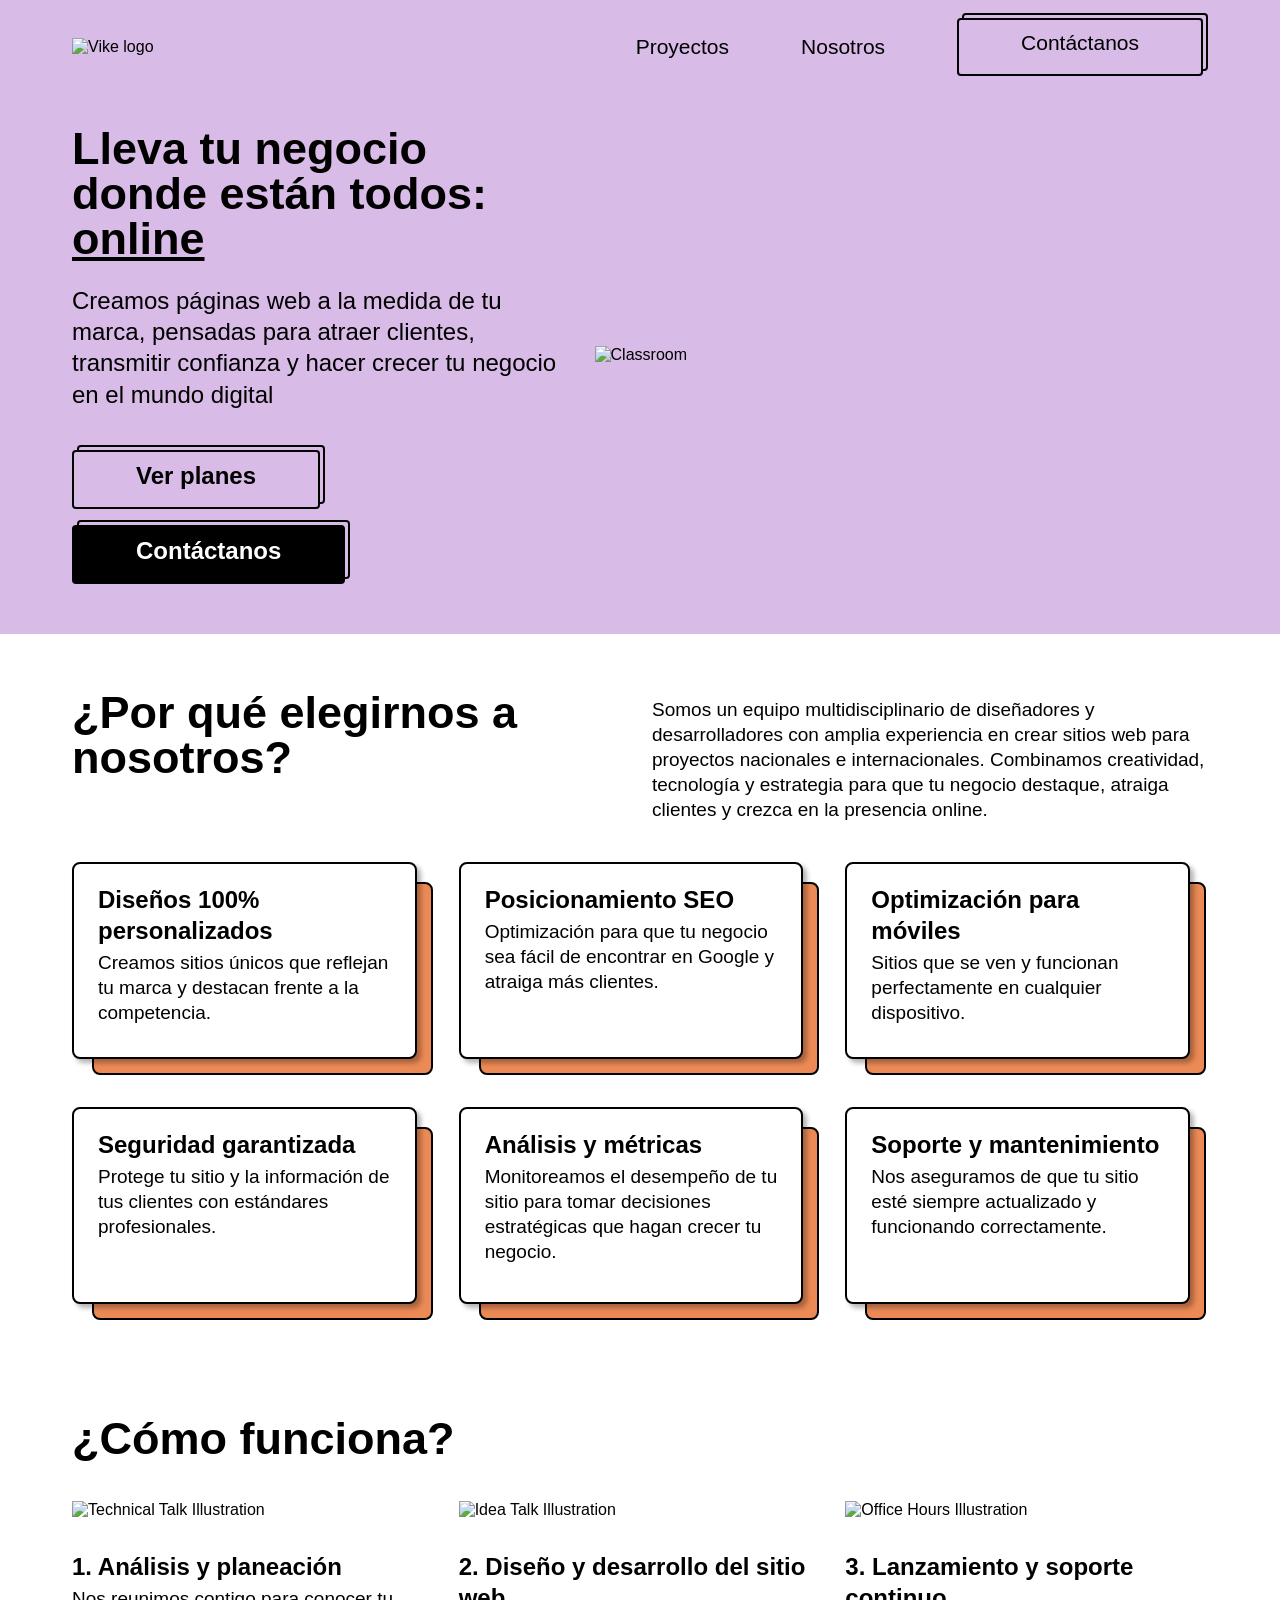
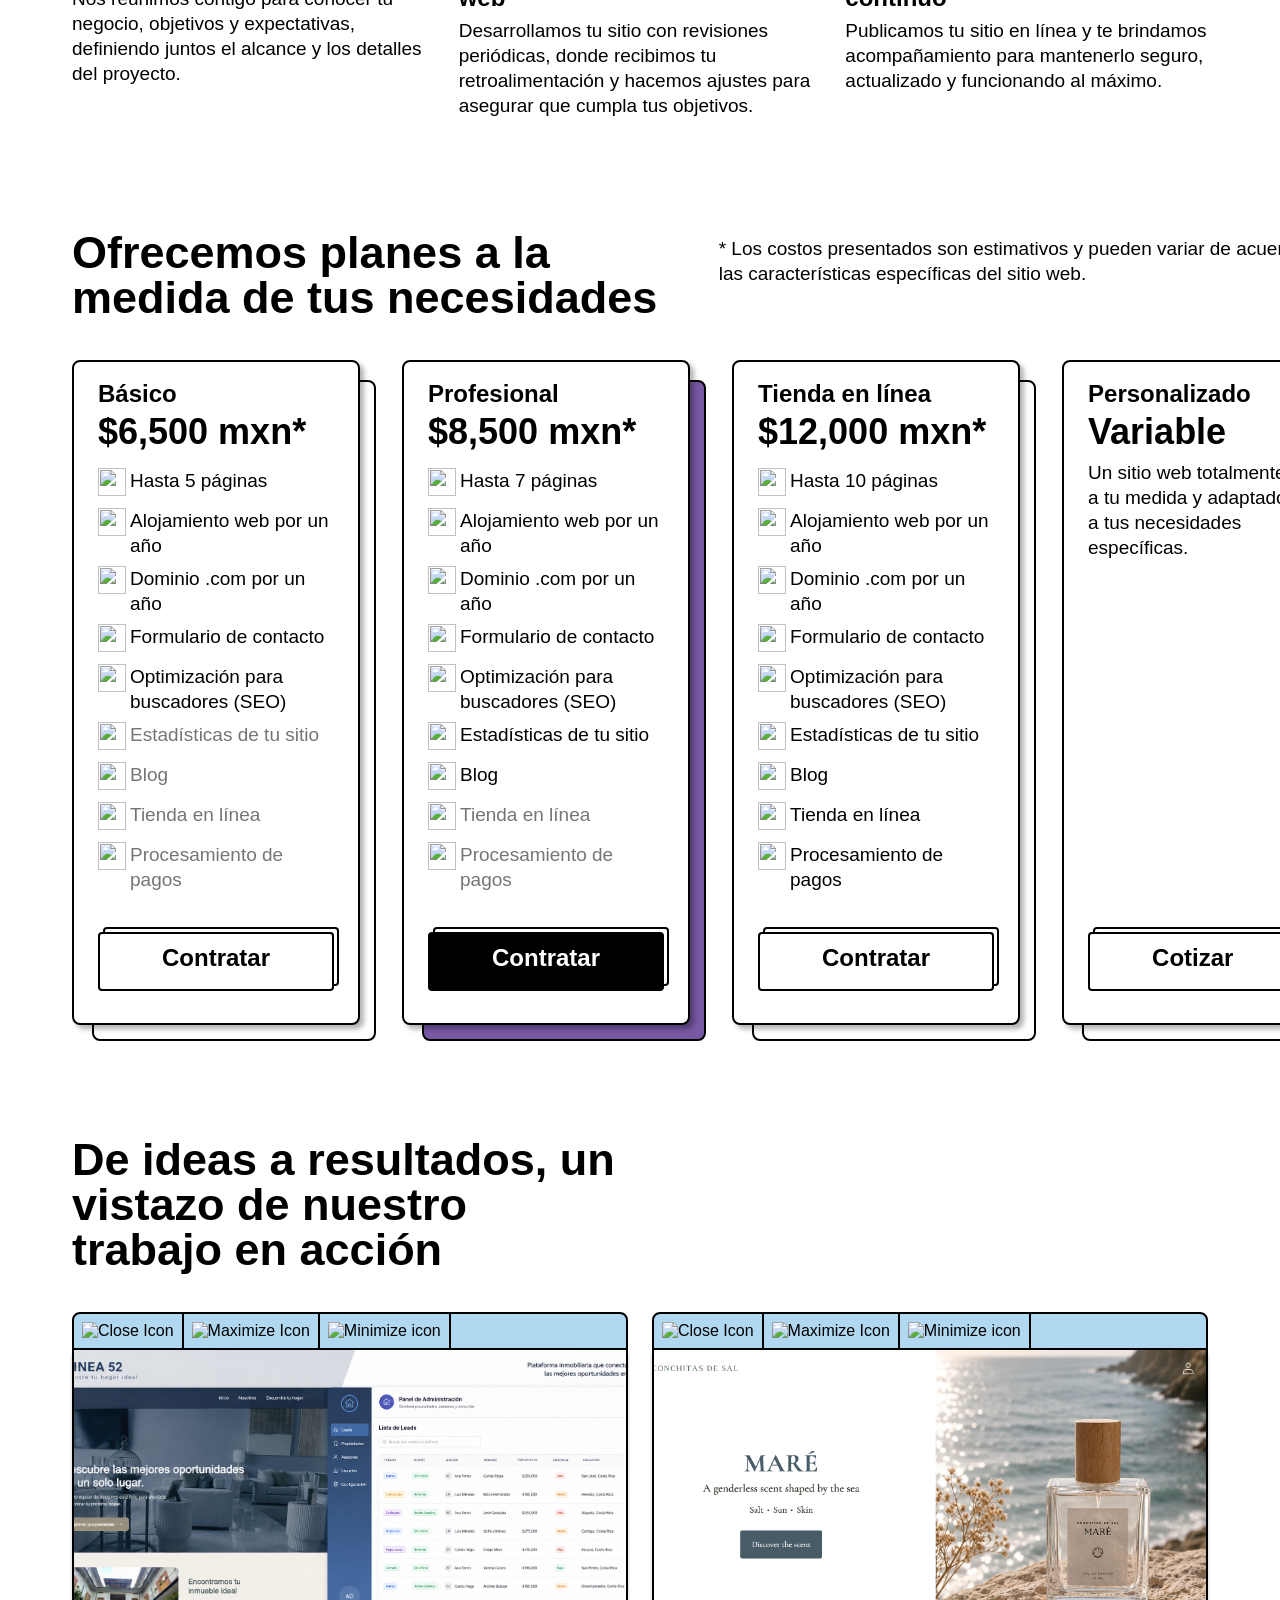
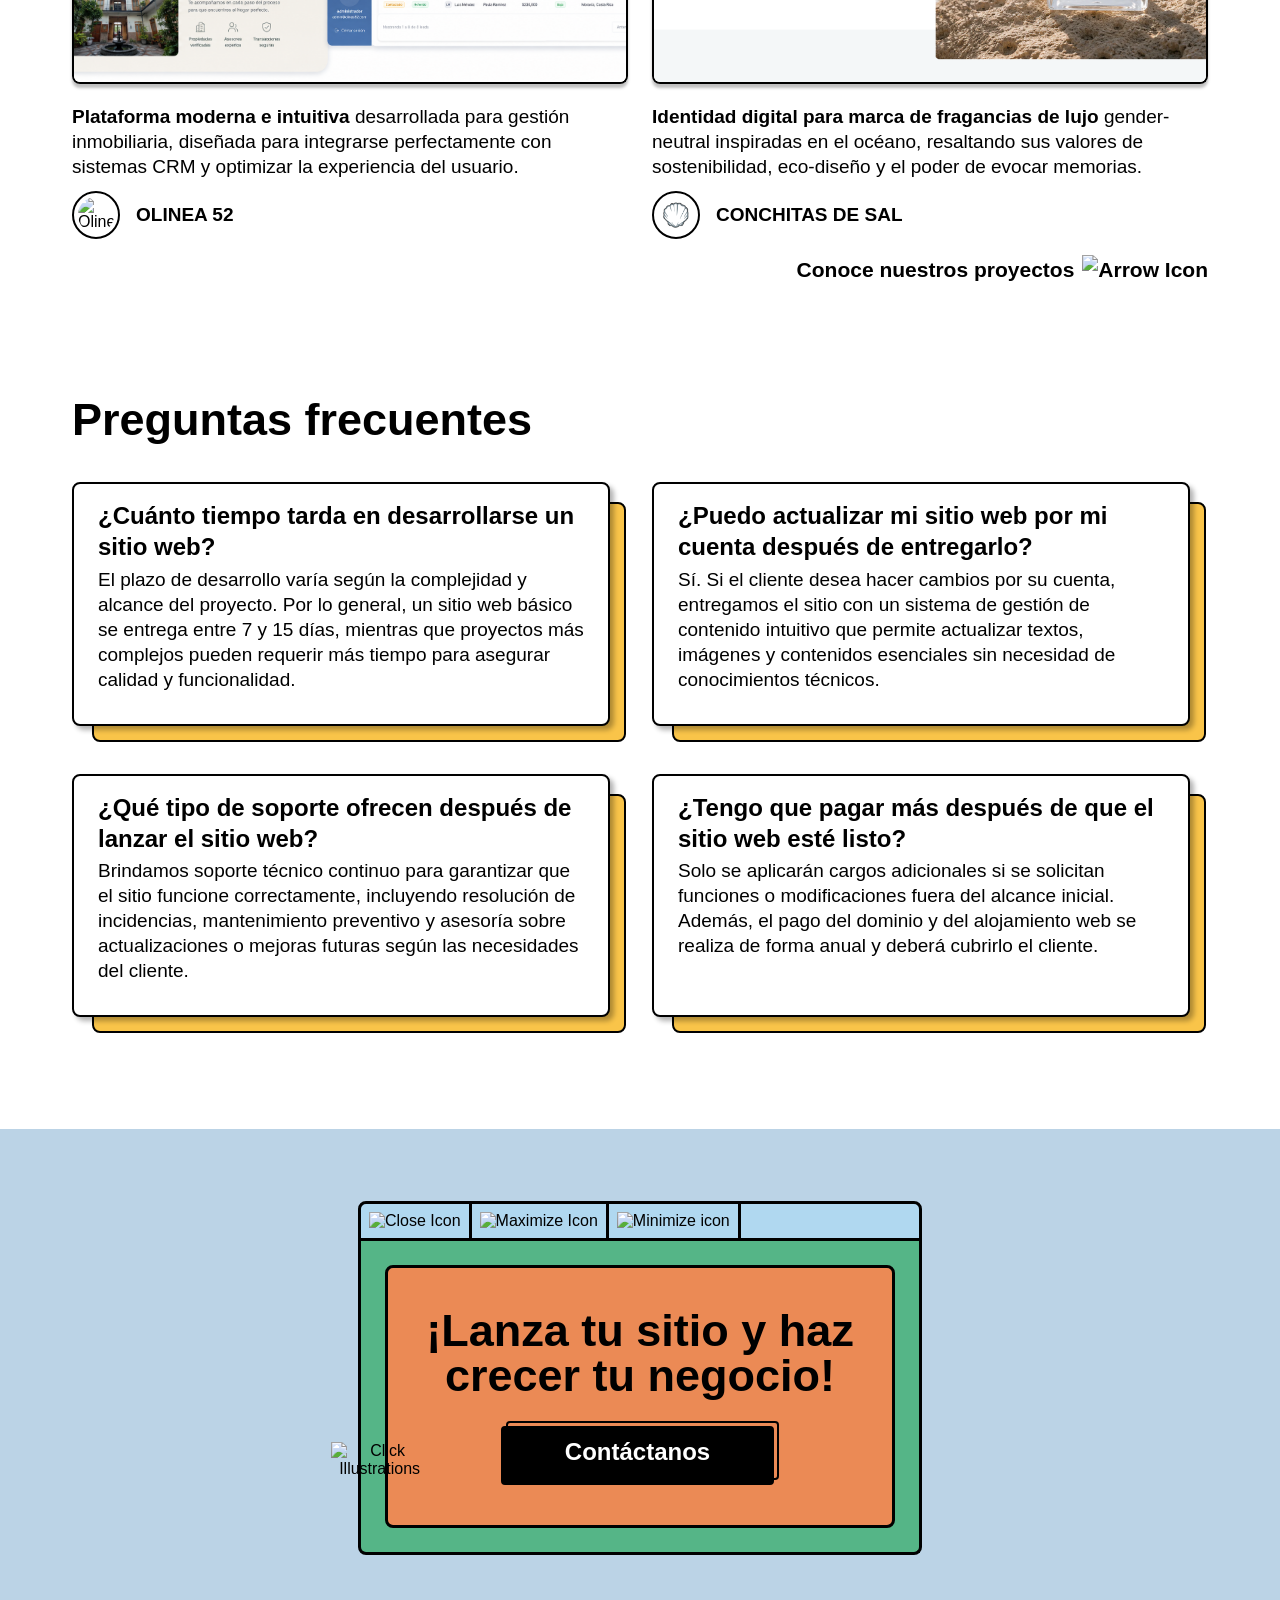
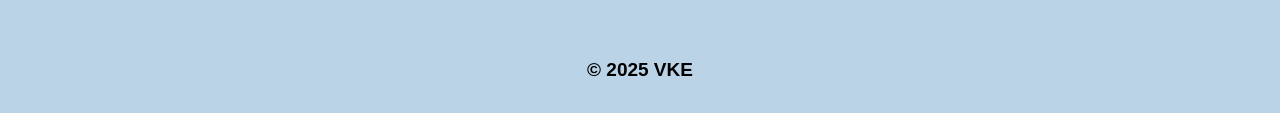
==== index.html @ 23499896 "Correccion landing" ====
<!DOCTYPE html>
<html lang="en">
<head>
    <meta charset="UTF-8">
    <meta http-equiv="X-UA-Compatible" content="IE=edge">
    <meta name="viewport" content="width=device-width, initial-scale=1.0">

        <!-- SEO -->
        <title>Inicio | VKE</title>
        <meta name="description" content="Sitios web personalizados que impulsan tu negocio y conectan con clientes potenciales."/>
        <meta name=" author" content="Victor Molina" />
        <meta name="robots" content="index,follow" />
        <meta name="keywords" content="diseño web a medida, desarrollo de sitios web, creación de páginas web, diseño web profesional, agencia de diseño web, diseño web para empresas, sitios web optimizados para SEO, desarrollo web responsive, mantenimiento de sitios web, soporte para sitios web, posicionamiento web, integración de ecommerce">        
        
        <!--  Social -->
        <meta property="og:title" content="VKE" />
        <meta property="og:description" content="Sitios web personalizados que impulsan tu negocio y conectan con clientes potenciales." />
        <meta property="og:image" content="/img/SN-Thumbnail/Thumbnail.png" />
        <meta property="og:url" content="https://www.vike.com.mx" />
        <meta property="og:type" content="website" />
        <meta property="twitter:title" content="VKE" />
        <meta property="twitter:description" content="Sitios web personalizados que impulsan tu negocio y conectan con clientes potenciales." />
        <meta property="twitter:creator" content="@victor_molina98" />
        <meta name="twitter:card" content="summary_large_image">
        <meta name="twitter:creator" content="@victor_molina98">
        <meta name="twitter:title" content="VKE">
        <meta name="twitter:description" content="Sitios web personalizados que impulsan tu negocio y conectan con clientes potenciales.">
        <meta name="twitter:image" content="/img/SN-Thumbnail/Thumbnail.png">

    <!--  Icon -->
    <link rel="icon" type="image/png" href="favicon/favicon-96x96.png" sizes="96x96" />
    <link rel="icon" type="image/svg+xml" href="favicon/favicon.svg" />
    <link rel="shortcut icon" href="favicon/favicon.ico" />
    <link rel="apple-touch-icon" sizes="180x180" href="favicon/apple-touch-icon.png" />
    <meta name="apple-mobile-web-app-title" content="VKE" />
    <link rel="manifest" href="favicon/site.webmanifest" />

    <!-- Stylesheet -->
    <link rel="stylesheet" href="https://use.typekit.net/waw2toq.css">
    <link rel="stylesheet" href="css/style.css">
</head>
<body>
    <header>
        <nav>
            <div class="navbar max-width-2000">
                <a href="/"><img src="img/Logos/Logo.svg" alt="Vike logo" class="logo"></a>
                <ul class="nav-links">
                    <li class="medium-21 link"><a href="Proyectos/">Proyectos</a></li>
                    <li class="medium-21 link"><a href="Nosotros/">Nosotros</a></li>
                    <li class="medium-21 link"><a href="Formulario/" class="secondary-btn bg-yellow">Contáctanos</a></li>
                </ul>
            </div>
        </nav>
    </header>
    <section class="bg-yellow">
        <div class="hero max-width-2000">
                <div class="hero-info">
                        <h1 class="semibold-45">Lleva tu negocio donde están todos: <span style="text-decoration: underline;">online</span></h1>
                        <h3 class="medium-24">Creamos páginas web a la medida de tu marca, pensadas para atraer clientes, transmitir confianza y hacer crecer tu negocio en el mundo digital</h3>
                        <div class="ctas" style="display: flex; flex-direction: row; flex-wrap: wrap; gap: 1rem;">
                            <div class="cta">
                            <a href="#planes" class="secondary-btn semibold-24  bg-yellow">Ver planes</a>
                        </div>
                        <div class="cta">
                                <a href="Formulario/" class="primary-btn semibold-24  bg-yellow">Contáctanos</a>
                        </div>
                        </div>
                </div>
                <div class="hero-img">
                        <img  src="img/Illustrations/Classroom.svg" alt="Classroom">
                </div>
        </div>
    </section>
    <section class=" max-width-2000 padding-88">
        <div class="grid-50 no-grid-mobile">
            <div class="title ">
                <h2 class="semibold-45">¿Por qué elegirnos a nosotros?</h2>
            </div>
            <div class="desc ">
                <p class="regular-19">
                    Somos un equipo multidisciplinario de diseñadores y desarrolladores con amplia experiencia en crear sitios web para proyectos nacionales e internacionales. Combinamos creatividad, tecnología y estrategia para que tu negocio destaque, atraiga clientes y crezca en la presencia online.
                </p>
            </div>
        </div>
        <div class="top-60">
                <div class="three-column-grid">
                    <!-- Proyectos Week Template -->
                    <!--
                        <div class="colored-cards">
                        <div class="card-background red"></div>
                        <div class="card-content">
                        <img src="img/Icons/design.svg" alt="Cube">
                        <h3 class="medium-24 card-title">Title</h3>
                        <p class="regular-19 card-description">Text</p>
                        </div>
                    </div>
                    -->
                    <div class="colored-cards">
                        <div class="card-background red"></div>
                        <div class="card-content">
                        <img src="img/Icons/design.svg" alt="">
                        <h3 class="semibold-24 card-title">Diseños 100% personalizados</h3>
                        <p class="regular-19 card-description">Creamos sitios únicos que reflejan tu marca y destacan frente a la competencia.</p>
                        </div>
                    </div>
                    <div class="colored-cards">
                        <div class="card-background red"></div>
                        <div class="card-content">
                        <img src="img/Icons/find.svg" alt="">
                        <h3 class="semibold-24 card-title">Posicionamiento SEO</h3>
                        <p class="regular-19 card-description">Optimización para que tu negocio sea fácil de encontrar en Google y atraiga más clientes.</p>
                        </div>
                    </div>
                    <div class="colored-cards">
                        <div class="card-background red"></div>
                        <div class="card-content">
                        <img src="img/Icons/devices.svg" alt="">
                        <h3 class="semibold-24 card-title">Optimización para móviles</h3>
                        <p class="regular-19 card-description">Sitios que se ven y funcionan perfectamente en cualquier dispositivo.</p>
                        </div>
                    </div>
                    <div class="colored-cards">
                        <div class="card-background red"></div>
                        <div class="card-content">
                        <img src="img/Icons/security.svg" alt="">
                        <h3 class="semibold-24 card-title">Seguridad garantizada</h3>
                        <p class="regular-19 card-description">Protege tu sitio y la información de tus clientes con estándares profesionales.</p>
                        </div>
                    </div>
                    <div class="colored-cards">
                        <div class="card-background red"></div>
                        <div class="card-content">
                        <img src="img/Icons/chart.svg" alt="">
                        <h3 class="semibold-24 card-title">Análisis y métricas</h3>
                        <p class="regular-19 card-description">Monitoreamos el desempeño de tu sitio para tomar decisiones estratégicas que hagan crecer tu negocio.</p>
                        </div>
                    </div>
                    <div class="colored-cards">
                        <div class="card-background red"></div>
                        <div class="card-content">
                        <img src="img/Icons/gear.svg" alt="">
                        <h3 class="semibold-24 card-title">Soporte y mantenimiento</h3>
                        <p class="regular-19 card-description">Nos aseguramos de que tu sitio esté siempre actualizado y funcionando correctamente.</p>
                        </div>
                    </div>
                </div>
        </div>
    </section>
    <section class="max-width-2000 padding-88">
        <div class="grid-50 no-grid-mobile">
            <div class="title">
                <h2 class="semibold-45">¿Cómo funciona?</h2>
            </div>
        </div>
        <div class="top-60">
            <div class="three-column-grid">
                <div class="step-container">
                    <div class="step-img">
                        <img src="img/Illustrations/IdeaTalk.svg" alt="Technical Talk Illustration">
                    </div>
                    <div class="step-desc">
                        <h3 class="semibold-24">1. Análisis y planeación</h3>
                        <p class="regular-19 step-text">Nos reunimos contigo para conocer tu negocio, objetivos y expectativas, definiendo juntos el alcance y los detalles del proyecto.</p>
                    </div>
                </div>
                <div class="step-container">
                    <div class="step-img">
                        <img src="img/Illustrations/OfficeHours.svg" alt="Idea Talk Illustration">
                    </div>
                    <div class="step-desc">
                        <h3 class="semibold-24">2. Diseño y desarrollo del sitio web</h3>
                        <p class="regular-19 step-text">Desarrollamos tu sitio con revisiones periódicas, donde recibimos tu retroalimentación y hacemos ajustes para asegurar que cumpla tus objetivos.</p>
                    </div>
                </div>
                <div class="step-container">
                    <div class="step-img">
                        <img src="img/Illustrations/TechnicalTalk.svg" alt="Office Hours Illustration">
                    </div>
                    <div class="step-desc">
                        <h3 class="semibold-24">3. Lanzamiento y soporte continuo</h3>
                        <p class="regular-19 step-text">Publicamos tu sitio en línea y te brindamos acompañamiento para mantenerlo seguro, actualizado y funcionando al máximo.</p>
                    </div>
                </div>
            </div>
        </div>
    </section>
    <section class=" max-width-2000 padding-88" id="planes">
        <div class="grid-50 no-grid-mobile">
            <div class="title ">
                <h2 class="semibold-45">Ofrecemos planes a la medida de tus necesidades</h2>
            </div>
            <div class="desc ">
                <p class="regular-19">
                    * Los costos presentados son estimativos y pueden variar de acuerdo con las características específicas del sitio web.                </p>
            </div>
        </div>
        <div class="top-60">
            <div class="four-column-grid">
                <div class="colored-cards">
                    <div class="card-background white"></div>
                    <div class="card-content">
                        <h3 class="semibold-24 card-title">Básico</h3>
                        <h4 class="semibold-36">$6,500 mxn*</h4>
                        <div class="regular-19 card-description"> 
                            <ul class="plan-list">
                                <li class="regular-19"><img src="img/Icons/check.svg" alt="" class="bullet">Hasta 5 páginas</li>
                                <li class="regular-19"><img src="img/Icons/check.svg" alt="" class="bullet">Alojamiento web por un año</li>
                                <li class="regular-19"><img src="img/Icons/check.svg" alt="" class="bullet">Dominio .com por un año</li>
                                <li class="regular-19"><img src="img/Icons/check.svg" alt="" class="bullet">Formulario de contacto</li>
                                <li class="regular-19"><img src="img/Icons/check.svg" alt="" class="bullet">Optimización para buscadores (SEO)</li>
                                <li class="regular-19 dot"><img src="img/Icons/dot.svg" alt="" class="bullet">Estadísticas de tu sitio</li>
                                <li class="regular-19 dot"><img src="img/Icons/dot.svg" alt="" class="bullet">Blog</li>
                                <li class="regular-19 dot"><img src="img/Icons/dot.svg" alt="" class="bullet">Tienda en línea</li>
                                <li class="regular-19 dot"><img src="img/Icons/dot.svg" alt="" class="bullet">Procesamiento de pagos</li>
                            </ul>
                        </div>
                        <a href="Formulario/" class="secondary-btn semibold-24">Contratar</a>
                    </div>
                </div>
                <div class="colored-cards">
                    <div class="card-background purple"></div>
                    <div class="card-content">
                        <h3 class="semibold-24 card-title">Profesional</h3>
                        <h4 class="semibold-36">$8,500 mxn*</h4>
                        <div class="regular-19 card-description"> 
                            <ul class="plan-list">
                                <li class="regular-19"><img src="img/Icons/check.svg" alt="" class="bullet">Hasta 7 páginas</li>
                                <li class="regular-19"><img src="img/Icons/check.svg" alt="" class="bullet">Alojamiento web por un año</li>
                                <li class="regular-19"><img src="img/Icons/check.svg" alt="" class="bullet">Dominio .com por un año</li>
                                <li class="regular-19"><img src="img/Icons/check.svg" alt="" class="bullet">Formulario de contacto</li>
                                <li class="regular-19"><img src="img/Icons/check.svg" alt="" class="bullet">Optimización para buscadores (SEO)</li>
                                <li class="regular-19"><img src="img/Icons/check.svg" alt="" class="bullet">Estadísticas de tu sitio</li>
                                <li class="regular-19"><img src="img/Icons/check.svg" alt="" class="bullet">Blog</li>
                                <li class="regular-19 dot"><img src="img/Icons/dot.svg" alt="" class="bullet">Tienda en línea</li>
                                <li class="regular-19 dot"><img src="img/Icons/dot.svg" alt="" class="bullet">Procesamiento de pagos</li>
                            </ul>
                        </div>
                        <a href="Formulario/" class="primary-btn semibold-24">Contratar</a>
                    </div>
                </div>
                <div class="colored-cards">
                    <div class="card-background white"></div>
                    <div class="card-content">
                        <h3 class="semibold-24 card-title">Tienda en línea</h3>
                        <h4 class="semibold-36">$12,000 mxn*</h4>
                        <div class="regular-19 card-description"> 
                            <ul class="plan-list">
                                <li class="regular-19"><img src="img/Icons/check.svg" alt="" class="bullet">Hasta 10 páginas</li>
                                <li class="regular-19"><img src="img/Icons/check.svg" alt="" class="bullet">Alojamiento web por un año</li>
                                <li class="regular-19"><img src="img/Icons/check.svg" alt="" class="bullet">Dominio .com por un año</li>
                                <li class="regular-19"><img src="img/Icons/check.svg" alt="" class="bullet">Formulario de contacto</li>
                                <li class="regular-19"><img src="img/Icons/check.svg" alt="" class="bullet">Optimización para buscadores (SEO)</li>
                                <li class="regular-19"><img src="img/Icons/check.svg" alt="" class="bullet">Estadísticas de tu sitio</li>
                                <li class="regular-19"><img src="img/Icons/check.svg" alt="" class="bullet">Blog</li>
                                <li class="regular-19"><img src="img/Icons/check.svg" alt="" class="bullet">Tienda en línea</li>
                                <li class="regular-19"><img src="img/Icons/check.svg" alt="" class="bullet">Procesamiento de pagos</li>
                            </ul>
                        </div>
                        <a href="Formulario/" class="secondary-btn semibold-24">Contratar</a>
                    </div>
                </div>
                <div class="colored-cards">
                    <div class="card-background white"></div>
                    <div class="card-content">
                        <h3 class="semibold-24 card-title">Personalizado</h3>
                        <h4 class="semibold-36">Variable</h4>
                        <p class="regular-19 card-description"> Un sitio web totalmente a tu medida y adaptado a tus necesidades específicas.</p>
                        <a href="Formulario/"  class="secondary-btn semibold-24">Cotizar</a>
                    </div>
                </div>              
        </div>
    </section>
        <section class=" max-width-2000 padding-88">
        <div class="grid-50 no-grid-mobile">
            <div class="title ">
                <h2 class="semibold-45">De ideas a resultados, un vistazo de nuestro trabajo en acción</h2>
            </div>
        </div>
         <div class="top-60">
            <div class="grid-50">
                <div class="case-study">
                    <a href="https://demo-registro.movicasa52.com.mx/" target="_blank" class="window">
                        <div class="window-actions light-blue">
                            <div class="window-icon-wrapper">
                                <img lazy="loading" src="img/Icons/Close-wide.svg" alt="Close Icon">
                            </div>
                            <div class="window-icon-wrapper">
                                <img lazy="loading" src="img/Icons/Max-wide.svg" alt="Maximize Icon" class="width-21">
                            </div>
                            <div class="window-icon-wrapper ">
                                <img lazy="loading" src="img/Icons/Min-wide.svg" alt="Minimize icon" class="width-21">
                            </div>
                        </div>
                        <img lazy="loading" src="img/CaseStudies/olinea52.png" alt="Página inicial del sitio Olinea 52" width="1905" height="1146" class="case-study-thumbnail">
                    </a>
                    <div class="testimonial">
                        <p class="regular-19"><strong class="semibold-19">Plataforma moderna e intuitiva</strong> desarrollada para gestión inmobiliaria, diseñada para integrarse perfectamente con sistemas CRM y optimizar la experiencia del usuario.</p>
                        <div class="graduate">
                            <img lazy="loading" src="img/CaseStudies/olinea52-logo.svg" alt="Olinea 52 logo">
                            <p class="semibold-19">OLINEA 52</p>
                        </div>
                    </div>
                </div>
                <div class="case-study">
                    <a href="https://conchitasdesal.com/" target="_blank" class="window">
                        <div class="window-actions light-blue">
                            <div class="window-icon-wrapper">
                                <img lazy="loading" src="img/Icons/Close-wide.svg" alt="Close Icon">
                            </div>
                            <div class="window-icon-wrapper">
                                <img lazy="loading" src="img/Icons/Max-wide.svg" alt="Maximize Icon" class="width-21">
                            </div>
                            <div class="window-icon-wrapper ">
                                <img lazy="loading" src="img/Icons/Min-wide.svg" alt="Minimize icon" class="width-21">
                            </div>
                        </div>
                        <img lazy="loading" src="img/CaseStudies/conchitas_sal.png" alt="Página inicial del sitio Conchitas de Sal" width="1905" height="1146" class="case-study-thumbnail">
                    </a>
                    <div class="testimonial">
                        <p class="regular-19"><strong class="semibold-19">Identidad digital para marca de fragancias de lujo</strong> gender-neutral inspiradas en el océano, resaltando sus valores de sostenibilidad, eco-diseño y el poder de evocar memorias.</p>
                        <div class="graduate">
                            <img lazy="loading" src="img/CaseStudies/concha.png" alt="Conchitas de Sal logo">
                            <p class="semibold-19">CONCHITAS DE SAL</p>
                        </div>
                    </div>
                </div>
            </div>
        </div>
        <div class="cta-container">
                <a href="Proyectos/" class="semibold-21 see-more-wrapper">
                    Conoce nuestros proyectos
                    <img src="img/Icons/Arrow.svg" alt="Arrow Icon">
                </a>    
            </div>
    </section>

    <section class=" max-width-2000 padding-88">
        <div class="grid-50">
            <div class="title ">
                <h2 class="semibold-45">Preguntas frecuentes</h2>
            </div>
        </div>
        <div class="top-60">
            <div class="grid-50">
                <!-- Question Card Template -->
                <!--
                    <div class="colored-cards">
                    <div class="card-background yellow"></div>
                    <div class="card-content">
                        <h3 class="semibold-24 faq card-title">Question</h3>
                        <p class="medium-19 card-description">Answer</p>
                    </div>
                </div>
                -->
                <div class="colored-cards">
                    <div class="card-background yellow"></div>
                    <div class="card-content">
                        <h3 class="semibold-24 faq card-title">¿Cuánto tiempo tarda en desarrollarse un sitio&nbsp;web?</h3>
                        <p class="medium-19 card-description"> El plazo de desarrollo varía según la complejidad y alcance del proyecto. Por lo general, un sitio web básico se entrega entre 7 y 15 días, mientras que proyectos más complejos pueden requerir más tiempo para asegurar calidad y funcionalidad.</p>
                    </div>
                </div>
                <div class="colored-cards">
                    <div class="card-background yellow"></div>
                    <div class="card-content">
                        <h3 class="semibold-24 faq card-title">¿Puedo actualizar mi sitio web por mi cuenta después de&nbsp;entregarlo?</h3>
                        <p class="medium-19 card-description"> Sí. Si el cliente desea hacer cambios por su cuenta, entregamos el sitio con un sistema de gestión de contenido intuitivo que permite actualizar textos, imágenes y contenidos esenciales sin necesidad de conocimientos técnicos. </p>
                    </div>
                </div>
                <div class="colored-cards">
                    <div class="card-background yellow"></div>
                    <div class="card-content">
                        <h3 class="semibold-24 faq card-title">¿Qué tipo de soporte ofrecen después de lanzar el sitio&nbsp;web?</h3>
                        <p class="medium-19 card-description"> Brindamos soporte técnico continuo para garantizar que el sitio funcione correctamente, incluyendo resolución de incidencias, mantenimiento preventivo y asesoría sobre actualizaciones o mejoras futuras según las necesidades del cliente. </p>
                    </div>
                </div>
                <div class="colored-cards">
                    <div class="card-background yellow"></div>
                    <div class="card-content">
                        <h3 class="semibold-24 faq card-title">¿Tengo que pagar más después de que el sitio web esté&nbsp;listo?</h3>
                        <p class="medium-19 card-description">Solo se aplicarán cargos adicionales si se solicitan funciones o modificaciones fuera del alcance inicial. Además, el pago del dominio y del alojamiento web se realiza de forma anual y deberá cubrirlo el cliente.</p>
                    </div>
                </div>
            <!--
            
            <div class="cta-container">
                <a href="FAQ/" class="bold-21 see-more-wrapper padding-top-18">
                    <img src="img/Icons/Arrow.svg" alt="Arrow Icon">
                    More Questions
                </a>    
            </div>
            -->
        </div>
    </section>
    <div class="padding-88 no-bottom-space full-width">
        <div class="final-cta blue ">
            <div class="window width-50 center">
                <div class="window-actions light-blue wide-line">
                    <div class="window-icon-wrapper">
                        <img src="img/Icons/Close-wide.svg" alt="Close Icon">
                    </div>
                    <div class="window-icon-wrapper">
                        <img src="img/Icons/Max-wide.svg" alt="Maximize Icon" class="width-21">
                    </div>
                    <div class="window-icon-wrapper ">
                        <img src="img/Icons/Min-wide.svg" alt="Minimize icon" class="width-21">
                    </div>
                </div>
                <div class="outer-container">
                    <div class="inner-container">
                        <h2 class="semibold-45">¡Lanza tu sitio y haz crecer tu&nbsp;negocio!</h2>
                        <div class="cta">
                            <a href="Formulario/" class="primary-btn semibold-24 bg-orange">Contáctanos</a>
                            <img src="img/Illustrations/Click.svg" alt="Click Illustrations" class="click">
                        </div>
                    </div>
                </div>
            </div>
        </div>
    </div>
    <div class="mobile-nav">
        <div class="mobile-nav-options" id="mobile-options">
            <ul class="options">
                <li><a href="Proyectos/" class="medium-19">Proyectos</a></li>
                <li><a href="Nosotros/" class="medium-19">Nosotros</a></li>
                <li><a href="Formulario/" class="medium-19">Contáctanos</a></li>
            </ul>
        </div>
        <div class="floating-btn-container" id="floating-menu">
            <img src="img/Icons/menu.svg" alt="Hamburger menu icon" class="min-logo">
        </div>
    </div>
    <footer>
        <div class="copyright">
            <p class="semibold-19">&copy; 2025 VKE</p>
        </div>
      </footer>
      <script src="js/mobilemenu.js"></script>
</body>
</html>
---- css/style.css ----
body{font-family:degular,sans-serif;color:#000}.bold-30{font-weight:700;font-size:1.875rem;line-height:54px}.bold-24{font-weight:700;font-size:1.5rem;line-height:30px}.bold-23{font-weight:700;font-size:1.4375rem}.bold-21{font-weight:700;font-size:1.3125rem}.semibold-45{font-weight:600;font-size:2.8125rem;line-height:1}.semibold-36{font-weight:600;font-size:2.25rem;line-height:1.3}.semibold-30{font-weight:600;font-size:1.875rem;line-height:1}.semibold-24{font-weight:600;font-size:1.5rem;line-height:1.3}.semibold-21{font-weight:600;font-size:1.3125rem;line-height:30px}.semibold-19{font-weight:600;font-size:1.1875rem}.semibold-16{font-weight:600;font-size:1rem}.semibold-italic-30{font-weight:600;font-style:italic;font-size:1.875rem;line-height:36px}.medium-30{font-weight:500;font-size:1.875rem;line-height:36px}.medium-24{font-weight:500;font-size:1.5rem;line-height:1.3}.medium-23{font-weight:500;font-size:1.4375rem}.medium-21{font-weight:500;font-size:1.3125rem;line-height:30px}.medium-19{font-weight:500;font-size:1.1875rem;line-height:25px}.regular-24{font-weight:400;font-size:1.5rem}.regular-21{font-weight:400;font-size:1.3125rem}.regular-19{font-weight:400;font-size:1.1875rem;line-height:25px}.regular-18{font-weight:400;font-size:1.125rem}.regular-16{font-weight:400;font-size:1rem}.space-2px{letter-spacing:.2px}.lecturer-card .semibold-30,.lecturer-card .medium-24{line-height:26px}@media screen and (max-width: 480px){.semibold-45{font-size:2.25rem}.semibold-36{line-height:42px}}*{padding:0;margin:0;box-sizing:border-box}body{min-height:100vh;display:flex;flex-direction:column;position:relative}ul{list-style:none}a{display:inline-block;text-decoration:none;color:#000}a.underlined{text-decoration:underline}section{padding:0 1rem}button{border:none;background:none;cursor:pointer;width:100%}span.nowrap{white-space:nowrap}.full-width{padding:0;margin:0}.width-100{width:100%}.width-66{width:66%}.grid-50{display:grid;grid-template-columns:repeat(1, 1fr);grid-auto-rows:auto;gap:3rem 1rem;align-items:stretch}.grid-50 .event-img{width:100%;height:auto}.three-column-grid,.four-column-grid{display:grid;grid-template-columns:repeat(1, minmax(0, 1fr));grid-auto-rows:1fr;gap:2rem 1rem}.three-column-grid .margin-top-3{margin-top:3rem}.three-column-grid .step-container{width:100%}.three-column-grid .step-container .step-desc{margin-top:2rem}.three-column-grid .step-container .step-desc p{margin-top:.25rem}.step-img{width:100%;align-items:flex-start}.step-img img{width:50%}.see-more-wrapper{display:inline-block;margin-top:1rem;display:flex;justify-content:flex-end;align-items:center;flex-direction:row}.see-more-wrapper :first-child{margin-left:.5rem}.cta{position:relative}.title{display:flex;justify-content:flex-start;align-items:flex-start;flex-direction:row}.cube-wrapper{margin-right:2rem}.max-width-2000{max-width:2000px;margin:auto}.bg-yellow{background:#d8bbe6}.padding-88{padding-top:3.5rem;padding-bottom:3.5rem}.top-60{margin-top:2.5rem}.top-44{margin-top:2.75rem}.top-48{margin-top:3rem}.top-24{margin-top:1.5rem}.bottom-44{margin-bottom:2.75rem}.bottom-18{margin-bottom:18px}.padding-top-18{padding-top:2rem}.no-bottom-space{margin-bottom:0;padding-bottom:0}.primary-btn{margin-right:5px;padding:.5rem 3.875rem 1rem 3.875rem;background-color:#000;color:#fff;border-radius:4px;box-shadow:#fff 5px -5px 0px -2px,#000 5px -5px;border:2px solid #000}.primary-btn.bg-yellow{box-shadow:#d8bbe6 5px -5px 0px -2px,#000 5px -5px}.primary-btn.bg-orange{box-shadow:#eb8a55 5px -5px 0px -2px,#000 5px -5px}.primary-btn.bg-white{box-shadow:#fff 5px -5px 0px -2px,#000 5px -5px}.secondary-btn{margin-right:5px;padding:.5rem 3.875rem 1rem 3.875rem;background-color:rgba(0,0,0,0);color:#000;border-radius:4px;box-shadow:#fff 5px -5px 0px -2px,#000 5px -5px;border:2px solid #000;box-sizing:border-box}.secondary-btn.bg-yellow{box-shadow:#d8bbe6 5px -5px 0px -2px,#000 5px -5px}.btn{margin:.5rem 0;padding:1rem 3.75rem;background-color:#000;color:#fff;border-radius:4px}.btn.secondary{color:#000;background-color:#fff;border:3px solid #000}.download-link{margin-top:1rem}.btn-container.center{margin-top:2rem;text-align:center}.btn-container.flex-row{display:flex;justify-content:center;align-items:center;flex-direction:column}.cta-container{margin-top:.5rem;display:flex;justify-content:flex-start;align-items:center;flex-direction:row}@media screen and (max-width: 340px){.cube-wrapper{margin-right:1rem}.three-column-grid .step-container{width:100%}.three-column-grid .step-container img{width:15rem;height:auto}}@media screen and (min-width: 760px){section{padding:0 2rem}.grid-50{gap:3rem 1.5rem}.three-column-grid,.four-column-grid{grid-template-columns:repeat(2, 1fr);gap:3rem 1.5rem}.see-more-wrapper.margin-right{margin-left:2rem}.btn{padding:1rem 4.75rem}.btn-container.flex-row{display:flex;justify-content:flex-end;align-items:center;flex-direction:row}.desc{margin-top:.4rem}}@media screen and (max-width: 960px){.no-grid-mobile{display:initial}.no-grid-mobile .desc,.no-grid-mobile .bottom-44,.no-grid-mobile .top-48{margin-top:1.5rem}.no-grid-mobile .event-img{margin-top:3.75rem}.no-grid-mobile .see-more-wrapper{align-self:flex-end}}@media screen and (min-width: 960px){.grid-50{grid-template-columns:repeat(2, 1fr)}.cube-wrapper{margin-right:3.75rem}.cta-container{margin-top:0rem;display:flex;justify-content:flex-end;align-items:center;flex-direction:row}}@media screen and (min-width: 970px){.three-column-grid .step-container .step-desc{margin-top:2rem}.three-column-grid .step-container .step-img{width:100%;align-items:flex-start}.three-column-grid .step-container .step-img img{width:50%}}@media screen and (min-width: 1200px){section{padding:0 4.5rem}.three-column-grid{grid-template-columns:repeat(3, 1fr)}.four-column-grid{grid-template-columns:repeat(4, 1fr)}}@media screen and (min-width: 1300px){.three-column-grid .margin-top-3{margin-top:0}}header{position:relative;background-color:#d8bbe6}header .white{background-color:#fff}.navbar{padding:1.125rem 1rem;display:flex;justify-content:center;align-items:center;flex-direction:row}.sticky{position:sticky;top:0;box-shadow:0px 4px 4px rgba(0,0,0,.25);z-index:2}.nav-links{display:none}.logo{width:64px;height:auto}.min-logo{width:40px;height:auto}@media screen and (min-width: 760px){.navbar{padding:1.125rem 2rem}.navbar.bg-yellow{background-color:#d8bbe6}}@media screen and (min-width: 1200px){.navbar{padding:1.125rem 4.5rem;display:flex;justify-content:space-between;align-items:center;flex-direction:row}.nav-links{display:flex;justify-content:space-between;align-items:center;flex-direction:row}.nav-links .link{margin:0 2.25rem}.nav-links .link:first-child{margin-left:0}.nav-links .link:last-child{margin-right:0}}footer{margin-top:auto}footer .footer-options-container{display:flex;justify-content:space-between;align-items:flex-start;flex-direction:row;flex-wrap:wrap;background-color:#d8bbe6}footer .footer-options-container .footer-option{margin-right:2rem;margin-top:2rem}footer .footer-options-container li{margin:.5rem 0;list-style-type:none}footer .copyright{padding:2rem 1rem;text-align:center;background-color:#bbd3e6;color:#000}footer .copyright.white{background-color:#fff}@media screen and (min-width: 760px){footer .footer-options-container{padding:2rem}footer .copyright{padding:2rem}}@media screen and (min-width: 1200px){footer .footer-options-container{padding:2rem 4.5rem 2rem 4.5rem}footer .copyright{padding:2rem 4.5rem}}.hero{padding-top:2rem;padding-bottom:3.125rem;display:flex;justify-content:flex-end;align-items:center;flex-direction:column;flex-wrap:wrap}.hero .hero-info{flex:1 1 46%}.hero .hero-info h3{margin:1.5rem 0 2.5rem 0}.hero .hero-info .opening-date{width:14.56rem;text-align:center}.hero .hero-img{flex:1 1 54%}.hero .hero-img img{width:100%;height:auto;margin-top:3.5rem}.hero .partenrs{display:flex;justify-content:space-between;align-items:center;flex-direction:row;margin-top:2.5rem}.hero .partenrs img{margin:0 .5rem;max-height:1.875rem;width:auto}.hero .partenrs :first-child{margin-right:1rem}.hero .partenrs :last-child{margin-right:0}.title-desc{display:flex;justify-content:flex-start;align-items:flex-start;flex-direction:column}@media screen and (min-width: 760px){.hero .hero-info{padding-right:2rem}.hero .hero-info .opening-date{width:16.56rem}}@media screen and (min-width: 960px){.hero{display:flex;justify-content:flex-end;align-items:center;flex-direction:row}.hero .hero-img{flex:1 1 54%}.hero .hero-img img{margin-top:0}}@media screen and (min-width: 2010px){.hero{padding:0 4.5rem}}.colored-cards{position:relative;display:flex;border:2px solid #000;border-radius:8px;margin-right:18px;background-color:#fff;box-shadow:4px 4px 5px rgba(0,0,0,.3)}.colored-cards .card-content{padding:1rem 1rem;display:flex;flex-direction:column}.colored-cards .card-content img{margin-bottom:.25rem;width:48px}.colored-cards .card-content a{margin:1.5rem 0 1rem 0;width:fit-content}.colored-cards .card-description{margin:.25rem 0 1rem 0;height:100%}.colored-cards .card-background{position:absolute;top:18px;left:18px;width:100%;height:100%;z-index:-1;border-radius:8px;border:2px solid #000}.colored-cards .card-background.red{background-color:#eb8a55}.colored-cards .card-background.purple{background-color:#7758a3}.colored-cards .card-background.white{background-color:#fff}.colored-cards .card-background.yellow{background-color:#f9c449}.colored-cards .week-flex{display:flex;justify-content:flex-start;align-items:flex-start;flex-direction:column}.colored-cards .week-flex .no-margin-top{margin-top:-0.75rem}.plan-list li{display:flex;margin-top:.5rem}.plan-list li .bullet{width:28px;height:28px;margin-right:.25rem}.plan-list li.dot{color:#757575}.case-study .window .window-actions,.final-cta .window .window-actions{display:flex;justify-content:flex-start;align-items:baseline;flex-direction:row;border-bottom:2px solid #000;border-radius:8px 8px 0 0;border:2px solid #000}.case-study .window .window-actions.blue,.final-cta .window .window-actions.blue{background-color:#5bbfeb}.case-study .window .window-actions.light-blue,.final-cta .window .window-actions.light-blue{background-color:#b0d8f0}.case-study .window .window-actions.wide-line,.final-cta .window .window-actions.wide-line{border:3px solid #000}.case-study .window .window-actions.wide-line .window-icon-wrapper,.final-cta .window .window-actions.wide-line .window-icon-wrapper{border-right:3px solid #000}.case-study .window .window-actions .window-icon-wrapper,.final-cta .window .window-actions .window-icon-wrapper{padding:.5rem;border-right:2px solid #000}.case-study .window .window-actions .window-icon-wrapper img,.final-cta .window .window-actions .window-icon-wrapper img{width:1rem;height:auto}.case-study .window .window-actions .window-icon-wrapper img.width-21,.final-cta .window .window-actions .window-icon-wrapper img.width-21{width:1.375rem}.case-study{display:flex;flex-direction:column;height:100%}.case-study .window{display:block;width:100%}.case-study .case-study-thumbnail{width:100%;height:auto;aspect-ratio:1905/1146;object-fit:cover;border-radius:0 0 8px 8px;border:2px solid #000;border-top:none;box-shadow:0px 4px 3px rgba(0,0,0,.25)}.case-study .testimonial{flex:1;display:flex;flex-direction:column;justify-content:space-between}.case-study .testimonial q{margin-right:.5rem}.case-study .testimonial{margin-top:1rem}.case-study .testimonial .graduate{display:flex;justify-content:flex-start;align-items:center;flex-direction:row;margin-top:auto;padding-top:.75rem}.case-study .testimonial .graduate img{width:3rem;height:3rem;margin-right:1rem;padding:.25rem;border-radius:50%;border:2px solid #000;object-fit:contain}.case-study .testimonial .graduate .project{display:flex;justify-content:flex-start;align-items:flex-start;flex-direction:column}.case-study .testimonial .graduate .project p{margin-top:-0.75rem}.lecturer-speaker-small .lecturer-picture-wrapper{position:relative;border-radius:100px;margin-right:8px}.lecturer-speaker-small .lecturer-picture-wrapper .picture-wrapper-background{width:100%;height:100%;position:absolute;top:8px;left:8px;border-radius:8px;border:2px solid #000;z-index:-1}.lecturer-speaker-small .lecturer-picture-wrapper img{width:100%;height:auto;border-radius:8px;border:2px solid #000;box-shadow:0px 4px 3px rgba(0,0,0,.25)}.lecturer-speaker-small .lecturer-short-desc,.member .lecturer-short-desc{display:flex;justify-content:center;align-items:center;flex-direction:column;margin-top:1.375rem}.lecturer-speaker-small .lecturer-short-desc h5,.lecturer-speaker-small .lecturer-short-desc p,.member .lecturer-short-desc h5,.member .lecturer-short-desc p{text-align:center}.member img{width:100%;height:auto;border-radius:50%;border:2px solid #000;box-shadow:0px 4px 3px rgba(0,0,0,.25)}.final-cta{position:relative;padding:4.5rem 1rem}.final-cta.blue{background-color:#bbd3e6}.final-cta.purple{background-color:#7758a3}.final-cta.pink{background-color:#ef91bf}.final-cta .width-50.center{position:relative;margin:auto}.final-cta .outer-container{padding:1.5rem 1.5rem;border-radius:0 0 8px 8px;border:3px solid #000;border-top:none;background-color:#55b587}.final-cta .inner-container{padding:2.5rem 1rem;border-radius:8px;border:3px solid #000;background-color:#eb8a55;text-align:center}.final-cta .inner-container h2{margin-bottom:1.75rem}.final-cta .card-cta-container{position:relative;text-align:center;background-color:#eb8a55;border-radius:4px;border:3px solid #000;border-top:none}.final-cta .card-cta-container .qm{position:absolute}.final-cta .card-cta-container .qm.red{top:-1.5rem;left:30%}.final-cta .card-cta-container .qm.purple{top:.8rem}.final-cta .card-cta-container .qm.green{top:25%;left:-1.25rem}.final-cta .card-cta-container .qm.yellow{bottom:-3rem;right:-1.25rem}.final-cta .card-cta-container .card-cover{width:100%;margin-top:3px}.final-cta .card-cta-container .card-cover img{width:100%;height:7.5rem;margin-top:-0.3px;object-fit:cover}.final-cta .card-cta-container h2{margin:0rem 1rem 1.75rem 1rem}.final-cta .card-cta-container .cta{margin-bottom:3.5rem}.final-cta .multiple-card-cta-container-back,.final-cta .multiple-card-cta-container-front{width:61%;margin:auto;padding:1.75rem 1rem 3.5rem 1rem;background-color:#d8bbe6;text-align:center;border-radius:4px;border:3px solid #000}.final-cta .multiple-card-cta-container-back img,.final-cta .multiple-card-cta-container-front img{width:100%;height:auto;padding-left:1.5rem;padding-right:1.5rem}.final-cta .multiple-card-cta-container-back h2,.final-cta .multiple-card-cta-container-front h2{padding:3rem 1rem 1.75rem 1rem}.final-cta .multiple-card-cta-container-front{position:absolute;top:50%;left:50%;transform:translate(-50%, -50%);z-index:1}.final-cta .second-layer{position:absolute;width:85%;height:90%;left:50%;top:50%;transform:translate(-50%, -50%);background-color:#5bbfeb;border-radius:4px;border:3px solid #000}.final-cta .third-layer{position:absolute;width:100%;height:80%;left:50%;top:50%;transform:translate(-50%, -50%);background-color:#eb8a55;border-radius:4px;border:3px solid #000}.final-cta .down-lines{position:absolute;bottom:20%;left:-15%}.final-cta .up-lines{position:absolute;top:30%;right:-15%}.final-cta .click{position:absolute;top:2.5rem;transform:translateX(-18rem)}.lecturer-card{position:relative;background-color:#fff;margin-right:18px;display:flex;justify-content:flex-start;align-items:flex-start;flex-direction:row;padding:2rem;border-radius:8px;border:2px solid #000;box-shadow:4px 4px 5px rgba(0,0,0,.3)}.lecturer-card img{width:10rem;height:10rem;margin-right:1.5rem;border-radius:50%;border:2px solid #000}.lecturer-card .info-container{display:flex;justify-content:space-between;align-items:flex-start;flex-direction:column;height:100%}.lecturer-card .info-container .main-info .category .categories{display:flex;justify-content:flex-start;align-items:flex-start;flex-direction:row;flex-wrap:wrap}.lecturer-card .info-container .main-info .category .categories li{padding:.5rem 1.5rem;color:#fff;border-radius:4px;width:7.5rem;text-align:center;margin-bottom:.5rem}.lecturer-card .info-container .main-info .category .categories li:not(:last-child){margin-right:.5rem}.lecturer-card .info-container .main-info .category .categories li.guest-critic{background-color:#eb8a55}.lecturer-card .info-container .main-info .category .categories li.lecturer{background-color:#bbd3e6}.lecturer-card .info-container .main-info .category .categories li.speaker{background-color:#55b587}.lecturer-card .info-container .main-info .name-company{margin:.5rem 0 1rem 0}.lecturer-card .info-container .main-info .name-company h3{margin-bottom:.5rem}.lecturer-card .info-container .lecturer-links .links{display:flex;justify-content:flex-start;align-items:flex-start;flex-direction:row}.lecturer-card .info-container .lecturer-links .links :not(:last-child){padding-right:.5rem;border-right:2px solid #000}.lecturer-card .info-container .lecturer-links .links :not(:first-child){padding-left:.5rem}.lecturer-card .card-background{position:absolute;top:18px;left:18px;width:100%;height:100%;z-index:-1;border-radius:8px;border:2px solid #000}.accordion{display:flex;justify-content:space-between;align-items:center;flex-direction:row}.accordion img{padding:.5rem 0 .5rem .5rem;width:3.25rem;height:auto;transition:.2s cubic-bezier(0.445, 0.05, 0.55, 0.95)}.accordion.active img{transform:rotate(-180deg)}.accordion-container{width:100%;border:2px solid #000;border-radius:8px;box-shadow:0px 4px 3px rgba(0,0,0,.25);padding:2rem 1rem}.accordion-container .accordion-desc{display:none}.accordion-container .accordion-desc .desc{padding:2rem 0}.accordion-container .accordion-desc .desc .accordion-field .bold-19{margin-bottom:.5rem}@media screen and (max-width: 480px){.final-cta .multiple-card-cta-container-back,.final-cta .multiple-card-cta-container-front{width:70%}.final-cta .multiple-card-cta-container-back .card-cover img,.final-cta .multiple-card-cta-container-front .card-cover img{padding:0}.final-cta .multiple-card-cta-container-back .btn,.final-cta .multiple-card-cta-container-front .btn{padding:1rem 2.75rem}}@media screen and (max-width: 600px){.lecturer-card{display:flex;justify-content:flex-start;align-items:flex-start;flex-direction:column}.lecturer-card img{margin-bottom:1.5rem;margin-right:0}}@media screen and (min-width: 500px){.final-cta .card-cta-container .card-cover{width:101%;margin-left:-0.5%}.final-cta .card-cta-container .card-cover img{width:100%;height:auto;margin-top:-1px}}@media screen and (min-width: 600px){.final-cta .width-50{width:80%}.final-cta .width-50.center{margin:auto}}@media screen and (min-width: 760px){.colored-cards{position:relative;border:2px solid #000;border-radius:8px;margin-right:18px;background-color:#fff;box-shadow:4px 4px 5px rgba(0,0,0,.3)}.colored-cards .card-content{padding:1rem 1.5rem}.final-cta .card-background{position:absolute;top:12px;left:12px;width:100%;height:100%;background:rgba(0,0,0,0);border-radius:4px;border:3px solid #000}.final-cta .card-cta-container{margin-bottom:12px}.final-cta .card-cta-container .qm{position:absolute;display:initial}.final-cta .card-cta-container .qm.red{top:-1.5rem;left:37%}.final-cta .card-cta-container .qm.green{top:22%;left:-2.5rem}.final-cta .card-cta-container .qm.yellow{bottom:15%;right:-2rem}.final-cta .click{top:1rem;transform:translateX(-28rem)}.accordion{display:flex;justify-content:space-between;align-items:center;flex-direction:row}.accordion img{padding:.5rem 0 .5rem .5rem;width:3.25rem;height:auto;transition:.2s cubic-bezier(0.445, 0.05, 0.55, 0.95)}.accordion.active img{transform:rotate(-180deg)}.accordion-container{width:100%;border:2px solid #000;border-radius:8px;box-shadow:0px 4px 3px rgba(0,0,0,.25);padding:2rem 3.5rem 2rem 5rem}.accordion-container .accordion-desc{display:none}.accordion-container .accordion-desc .desc{padding:2rem 3.375rem 2rem 0}}@media screen and (max-width: 599px){.down-lines,.up-lines{display:none}}@media screen and (min-width: 830px){.final-cta{padding:4.5rem 4.75rem}}@media screen and (min-width: 960px){.final-cta .width-50{width:60%}.final-cta .width-50.center{margin:auto}.accordion-container{padding:2rem 3.5rem 2rem 6.875rem}}@media screen and (min-width: 1200px){.final-cta .width-50{width:50%}.final-cta .width-50.center{margin:auto}.final-cta .card-cta-container .card-cover img{margin-top:-0.3px}.accordion-container{padding:2rem 3.5rem 2rem 6.875rem}}@media screen and (min-width: 1500px){.final-cta .width-50{width:40%}}@media screen and (min-width: 960px)and (max-width: 1150px){.lecturer-card{display:flex;justify-content:flex-start;align-items:flex-start;flex-direction:column}.lecturer-card img{margin-bottom:1.5rem;margin-right:0}}@media screen and (min-width: 1200px){.final-cta .card-cta-container .card-cover img{margin-top:-1.3px}}.mobile-nav{position:fixed;bottom:1rem;right:1rem;z-index:2;display:flex;justify-content:flex-end;align-items:flex-end;flex-direction:column}.mobile-nav .floating-btn-container{display:flex;justify-content:center;align-items:center;flex-direction:row;width:5rem;height:5rem;background-color:#d8bbe6;border-radius:50%;box-shadow:0px 4px 3px rgba(0,0,0,.25);cursor:pointer;border:2px solid #000}.mobile-nav .mobile-nav-options{text-align:left;padding:1.5rem;background-color:#fff;margin-bottom:-2.5rem;border-radius:8px;border:1.5px solid #000;box-shadow:0px 4px 3px rgba(0,0,0,.25);display:none}.mobile-nav .mobile-nav-options .options li{padding:.75rem 0}.mobile-nav .mobile-nav-options .options li ::before{color:#d8bbe6;content:"-";margin-right:.5rem}.mobile-nav .mobile-nav-options .options:last-child{margin-bottom:2rem}@media screen and (min-width: 760px){.mobile-nav{right:2rem}}@media screen and (min-width: 1200px){.mobile-nav{display:none}}.contact-section{background-color:#fff}.contact-section .contact-content{text-align:center}.contact-section .contact-content p{font-size:1rem;color:#000;line-height:1.6;max-width:600px;margin:0 auto}.contact-section .contact-form{padding:2rem;border-radius:8px;box-shadow:0 4px 6px rgba(0,0,0,.1)}.contact-section .contact-form .form-group{margin-bottom:20px}.contact-section .contact-form .form-group label{display:block;margin-bottom:8px;font-weight:500;color:#000}.contact-section .contact-form .form-group input,.contact-section .contact-form .form-group textarea{width:100%;padding:12px;border:2px solid #e0e0e0;border-radius:5px;font-size:1rem;transition:border-color .3s ease}.contact-section .contact-form .form-group input:focus,.contact-section .contact-form .form-group textarea:focus{outline:none;border-color:#b461a2}.contact-section .contact-form .form-group textarea{resize:vertical;min-height:120px}.contact-section .contact-form .submit-button{background-color:#b461a2;color:#fff;padding:12px 30px;border:none;border-radius:5px;font-size:1rem;font-weight:500;cursor:pointer;transition:background-color .3s ease}.contact-section .contact-form .submit-button:hover{background-color:rgb(153.2532188841,72.7467811159,135.7939914163)}@media(max-width: 768px){.contact-section .contact-content h1{font-size:2rem}.contact-section .contact-form{padding:30px 20px}}.contact-section{min-height:calc(100vh - 200px);display:flex;align-items:center}.contact-section .grid-50{display:grid;grid-template-columns:1fr 1fr;gap:8rem;align-items:start;width:100%}@media(max-width: 768px){.contact-section .grid-50{grid-template-columns:1fr;gap:60px}}.contact-section .contact-info h1{margin-bottom:24px}.contact-section .contact-info p{margin-bottom:48px;color:#000;max-width:480px;line-height:1.5}.contact-section .contact-info .contact-details ul{display:flex;flex-direction:column;gap:24px}.contact-section .contact-info .contact-details ul li{display:flex;align-items:center;gap:16px;color:#000}.contact-section .contact-info .contact-details ul li .icon{width:24px;height:24px;opacity:.8}.contact-section .form-content-wrapper .window{background:#fff;border-radius:12px;overflow:hidden;border:2px solid #000;box-shadow:0px 4px 3px rgba(0,0,0,.25)}.contact-section .form-content-wrapper .window .window-icon-wrapper{padding:.5rem;border-right:2px solid #000}.contact-section .form-content-wrapper .window .window-actions{display:flex;background:#b0d8f0;border-bottom:2px solid #000}.contact-section .form-content-wrapper .window .window-content form{display:flex;flex-direction:column;gap:1.5rem}.contact-section .form-content-wrapper .window .window-content form .input-container{display:flex;flex-direction:column;gap:8px}.contact-section .form-content-wrapper .window .window-content form .input-container label{color:#000}.contact-section .form-content-wrapper .window .window-content form .input-container input,.contact-section .form-content-wrapper .window .window-content form .input-container textarea{width:100%;padding:14px 16px;border:2px solid #000;border-radius:8px;background:#fff;color:#000;transition:all .2s ease}.contact-section .form-content-wrapper .window .window-content form .input-container input::placeholder,.contact-section .form-content-wrapper .window .window-content form .input-container textarea::placeholder{color:rgba(0,0,0,.4)}.contact-section .form-content-wrapper .window .window-content form .input-container input:focus,.contact-section .form-content-wrapper .window .window-content form .input-container textarea:focus{outline:none;border-color:#eb8a55;box-shadow:0 0 0 3px rgba(235,138,85,.2)}.contact-section .form-content-wrapper .window .window-content form .input-container textarea{resize:vertical;min-height:140px}.contact-section .form-content-wrapper .window .window-content form button{width:100%;padding:16px;font-size:16px;font-weight:600;border:none;border-radius:8px;background:#000;color:#fff;cursor:pointer;transition:all .3s ease}.contact-section .form-content-wrapper .window .window-content form button:hover{background:#eb8a55;transform:translateY(-2px)}.contact-section .form-content-wrapper .window .window-content select{width:100%;padding:16px 20px;border:2px solid #000;border-radius:8px;background:#fff;font-size:16px;color:#000;transition:all .3s ease;cursor:pointer;appearance:none;background-image:url("data:image/svg+xml,%3csvg xmlns='http://www.w3.org/2000/svg' fill='none' viewBox='0 0 20 20'%3e%3cpath stroke='%236b7280' stroke-linecap='round' stroke-linejoin='round' stroke-width='1.5' d='M6 8l4 4 4-4'/%3e%3c/svg%3e");background-position:right 16px center;background-repeat:no-repeat;background-size:16px}.contact-section .form-content-wrapper .window .window-content select:focus{outline:none;border-color:#5bbfeb;box-shadow:0 0 0 3px rgba(91,191,235,.1)}.contact-section .form-content-wrapper .window .window-content select option{padding:12px}.contact-section .form-content-wrapper .window .window-content #status-message{padding:16px 20px;border-radius:12px;font-weight:500;text-align:center;margin-top:20px}.contact-section .form-content-wrapper .window .window-content #status-message.success{background:rgba(34,197,94,.1);color:#22c55e;border:1px solid rgba(34,197,94,.2)}.contact-section .form-content-wrapper .window .window-content #status-message.error{background:rgba(239,68,68,.1);color:#ef4444;border:1px solid rgba(239,68,68,.2)}.contact-section .form-content-wrapper .window .window-content #status-message.loading{background:rgba(59,130,246,.1);color:#3b82f6;border:1px solid rgba(59,130,246,.2)}.contact-section .form-content-wrapper .window .window-content #appointment-section,.contact-section .form-content-wrapper .window .window-content #time-section{transition:all .3s ease}.contact-section .form-content-wrapper .window .window-content #appointment-section[style*="display: none"],.contact-section .form-content-wrapper .window .window-content #time-section[style*="display: none"]{opacity:0;max-height:0;overflow:hidden}.contact-section .form-content-wrapper .window .window-content #appointment-section[style*="display: block"],.contact-section .form-content-wrapper .window .window-content #time-section[style*="display: block"]{opacity:1;max-height:200px}.contact-section .form-content-wrapper .window .window-content input[type=date]{position:relative}.contact-section .form-content-wrapper .window .window-content input[type=date]::-webkit-calendar-picker-indicator{background:url("data:image/svg+xml,%3csvg xmlns='http://www.w3.org/2000/svg' fill='none' viewBox='0 0 24 24' stroke='%236b7280'%3e%3cpath stroke-linecap='round' stroke-linejoin='round' stroke-width='2' d='M8 7V3m8 4V3m-9 8h10M5 21h14a2 2 0 002-2V7a2 2 0 00-2-2H5a2 2 0 00-2 2v12a2 2 0 002 2z'%3e%3c/path%3e%3c/svg%3e") no-repeat;background-size:20px;cursor:pointer;width:20px;height:20px}/*# sourceMappingURL=style.css.map */
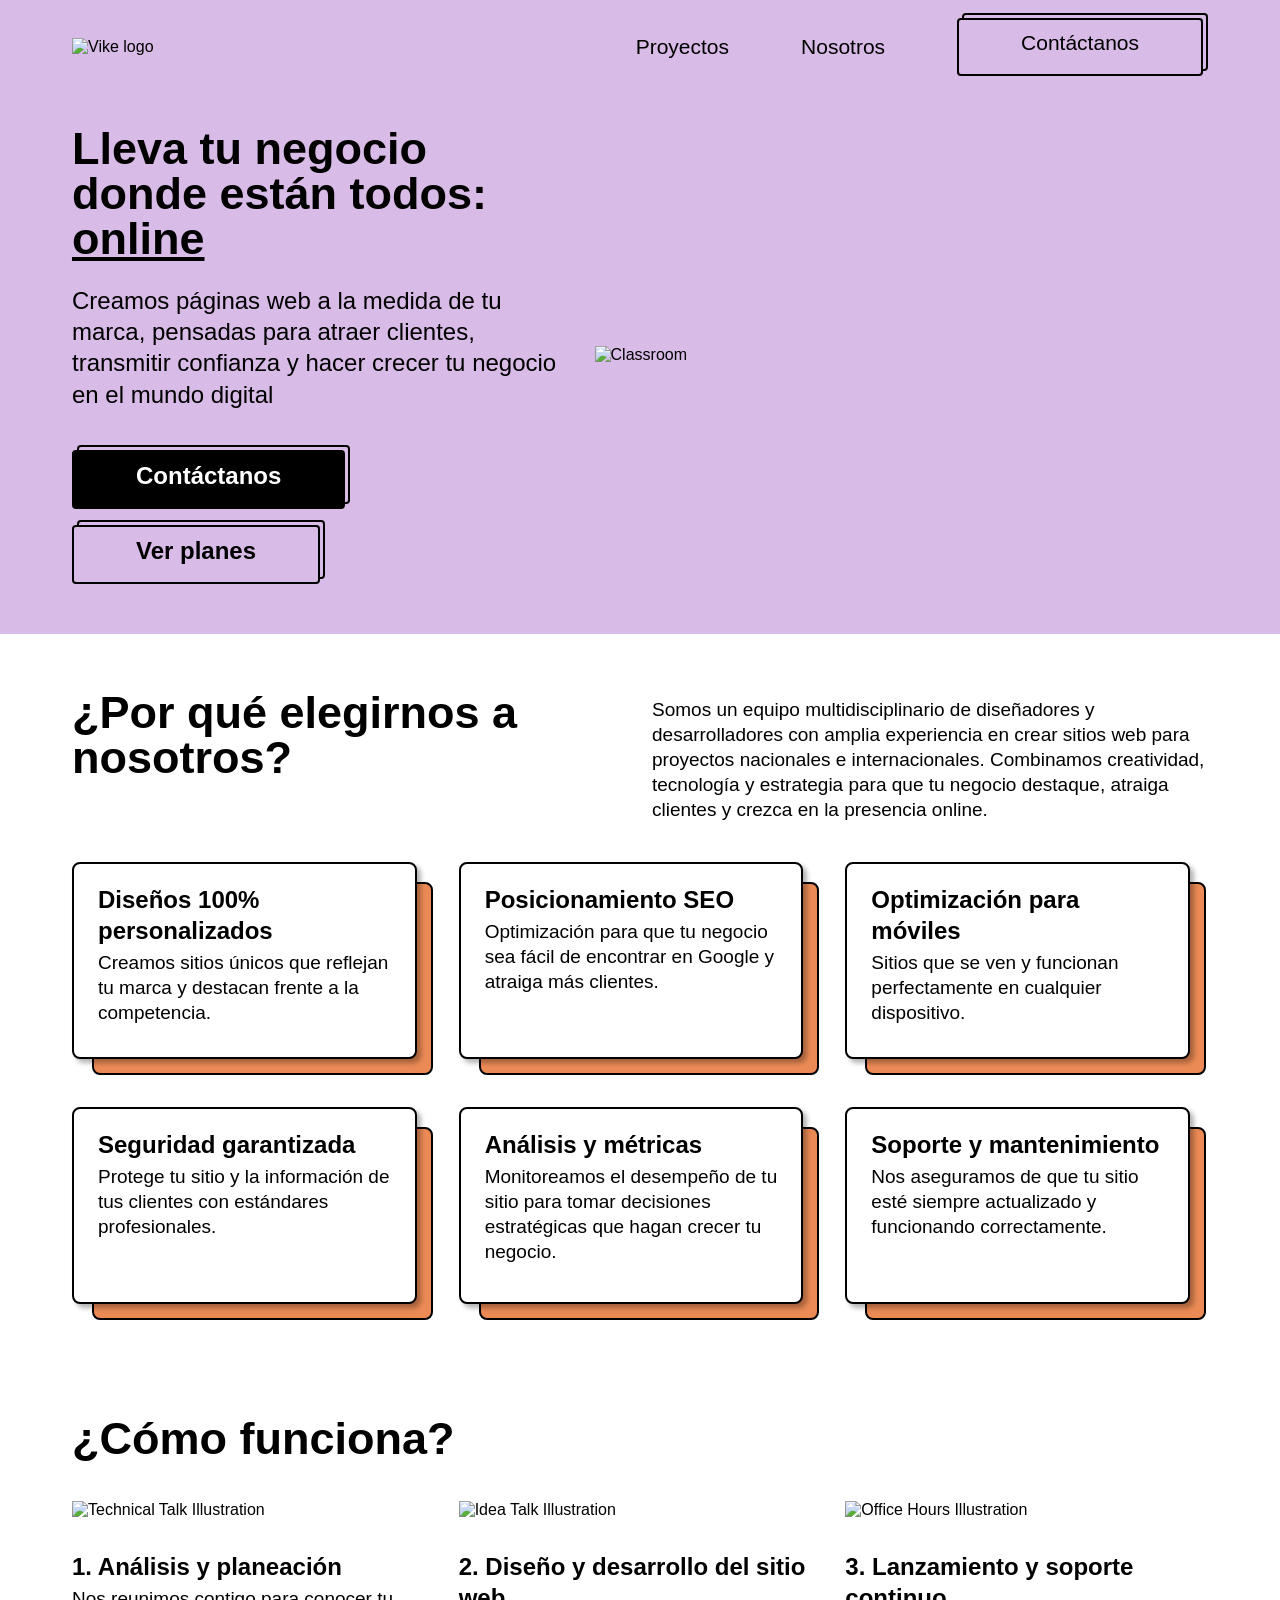
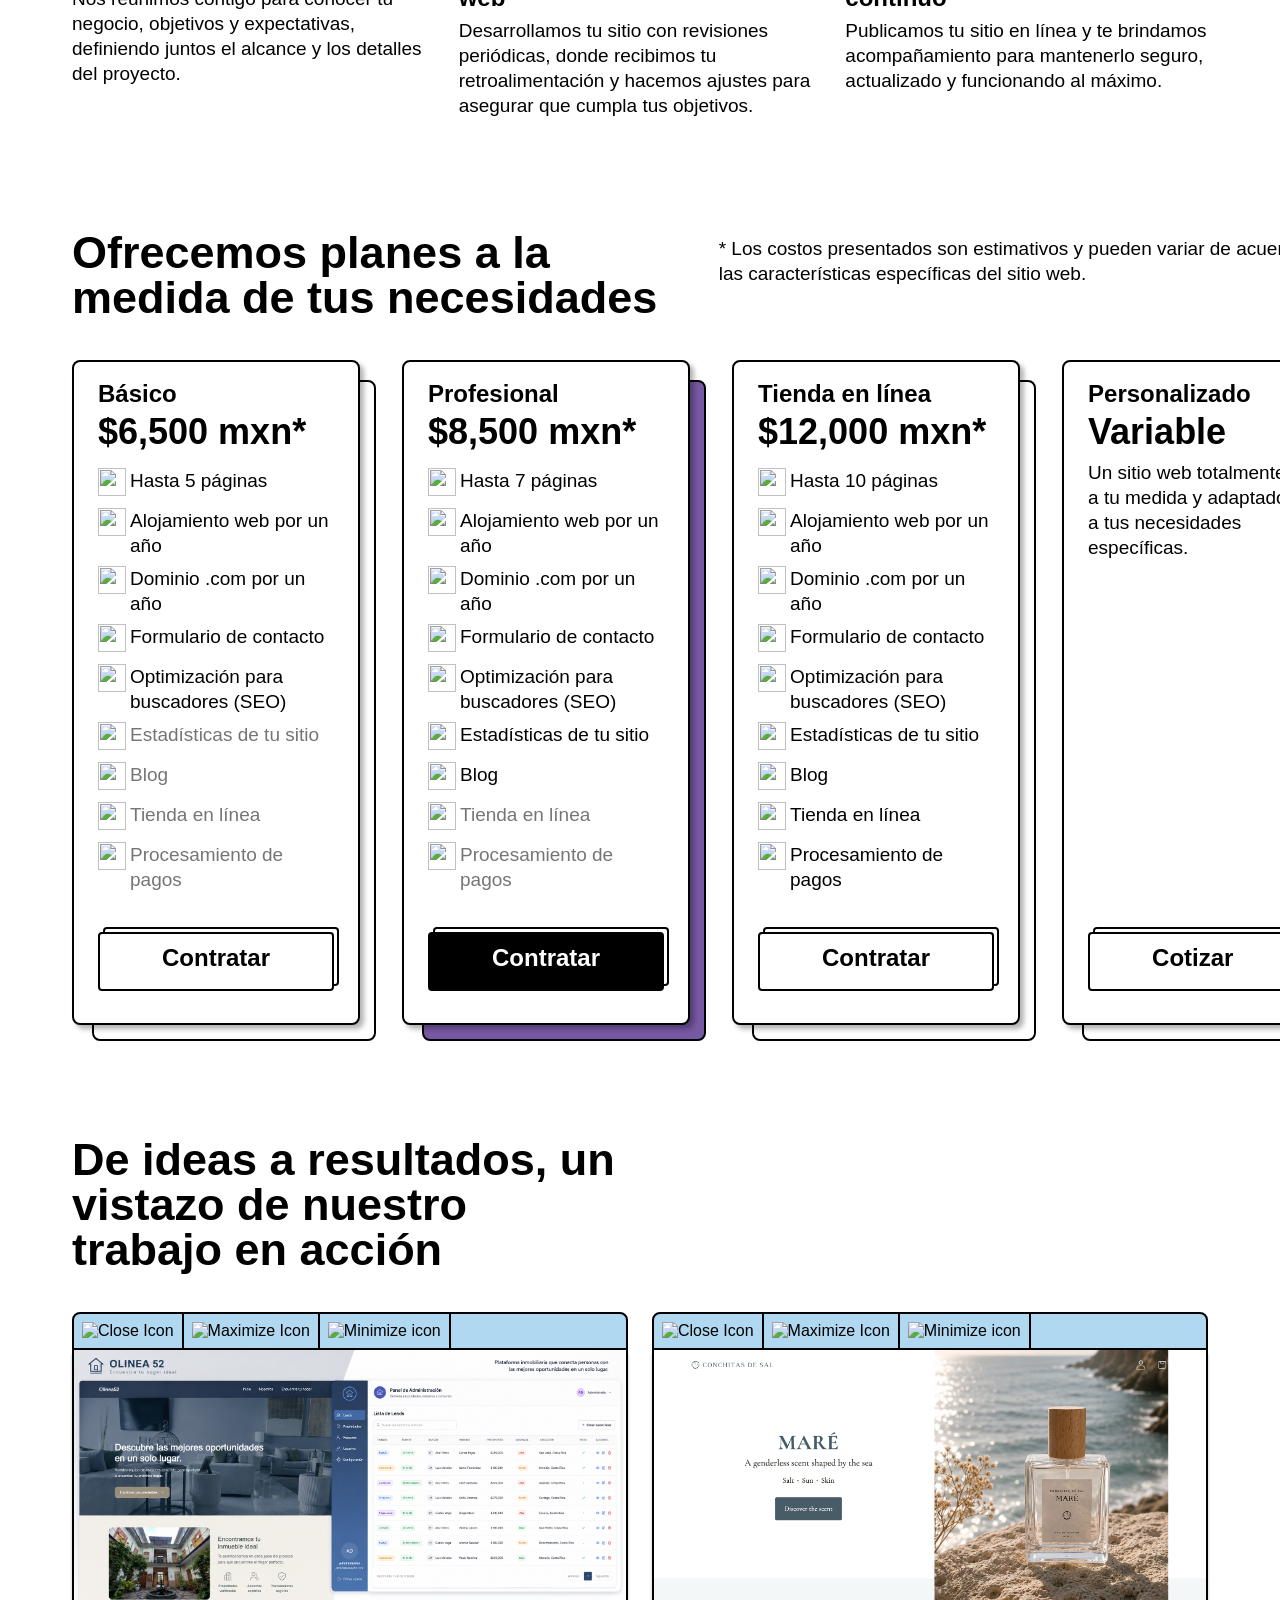
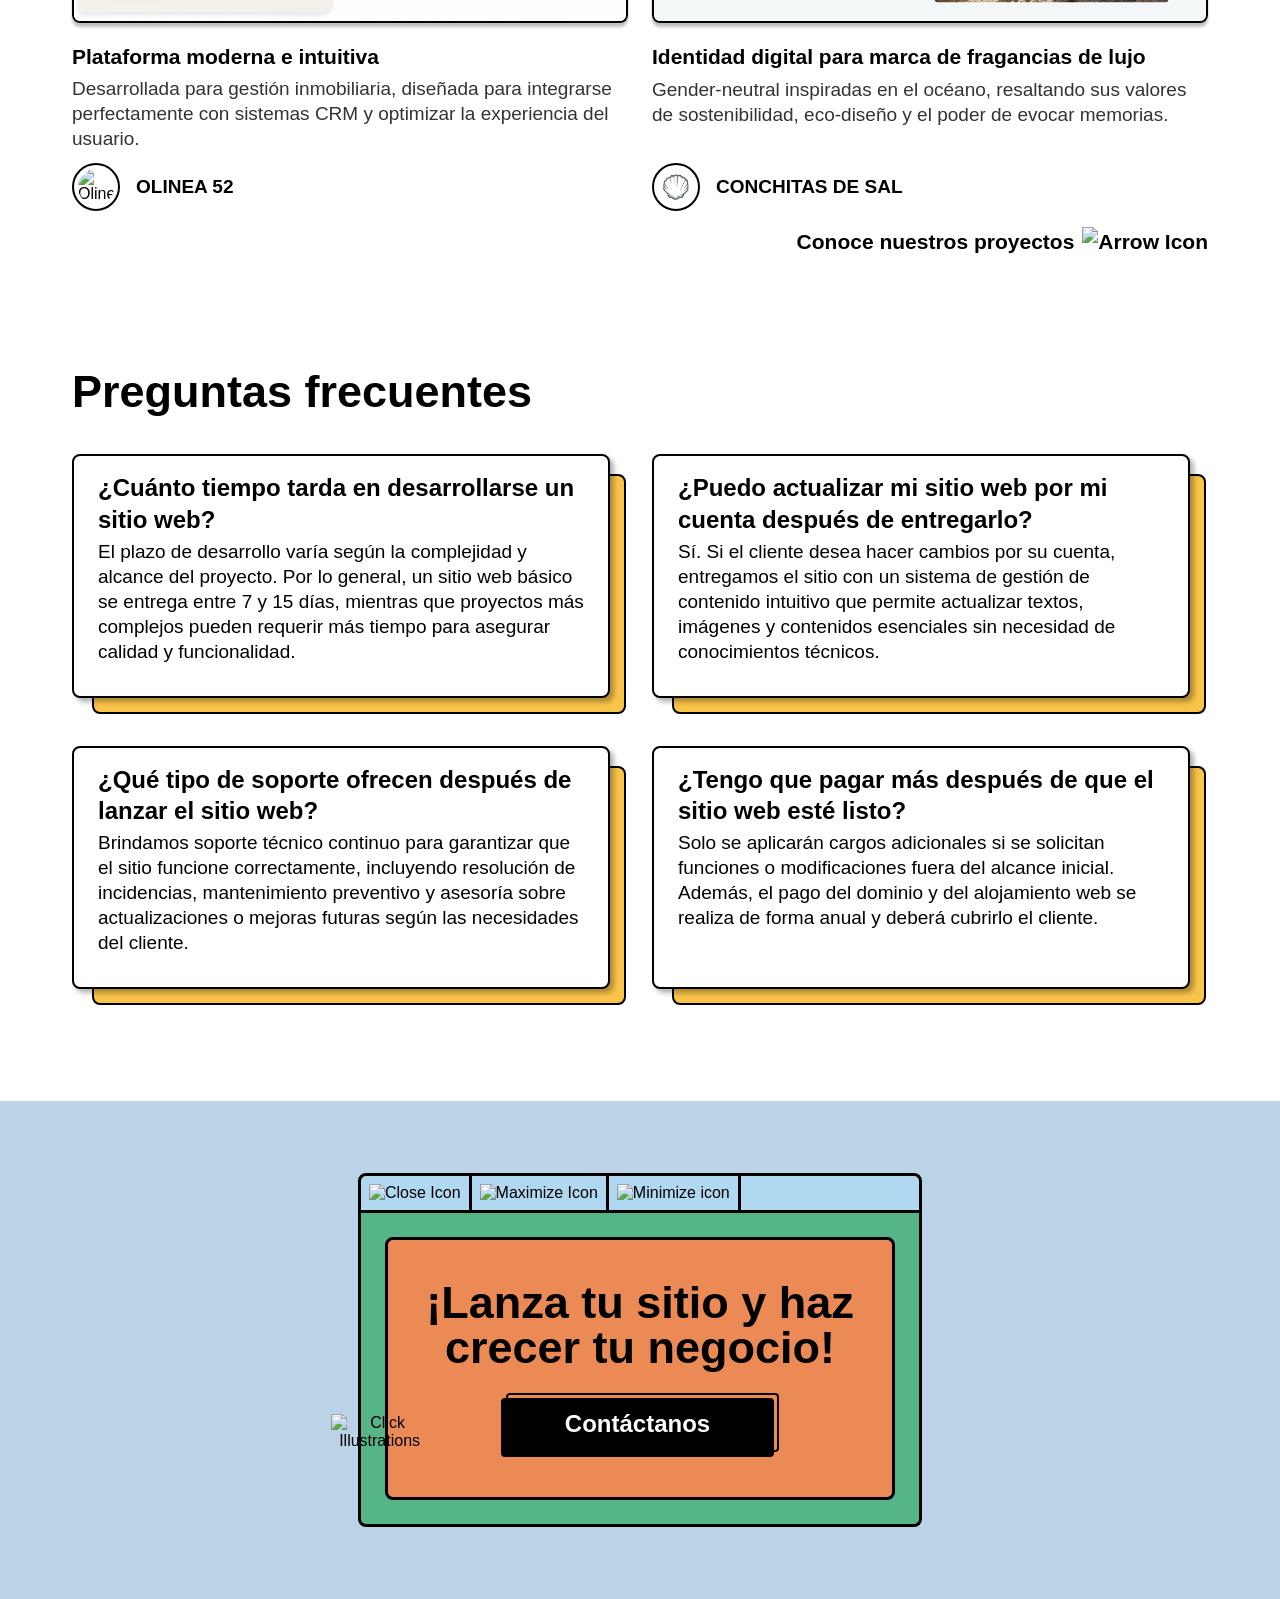
==== commit 2ac9c1c0: "Corrección estilos" ====
--- a/index.html
+++ b/index.html
@@ -59,11 +59,11 @@
                         <h3 class="medium-24">Creamos páginas web a la medida de tu marca, pensadas para atraer clientes, transmitir confianza y hacer crecer tu negocio en el mundo digital</h3>
                         <div class="ctas" style="display: flex; flex-direction: row; flex-wrap: wrap; gap: 1rem;">
                             <div class="cta">
-                            <a href="#planes" class="secondary-btn semibold-24  bg-yellow">Ver planes</a>
-                        </div>
-                        <div class="cta">
-                                <a href="Formulario/" class="primary-btn semibold-24  bg-yellow">Contáctanos</a>
-                        </div>
+                                <a href="Formulario/" class="primary-btn semibold-24 bg-yellow">Contáctanos</a>
+                            </div>
+                            <div class="cta">
+                                <a href="#planes" class="secondary-btn semibold-24 bg-yellow">Ver planes</a>
+                            </div>
                         </div>
                 </div>
                 <div class="hero-img">
@@ -282,21 +282,22 @@
                     <a href="https://demo-registro.movicasa52.com.mx/" target="_blank" class="window">
                         <div class="window-actions light-blue">
                             <div class="window-icon-wrapper">
-                                <img lazy="loading" src="img/Icons/Close-wide.svg" alt="Close Icon">
+                                <img loading="lazy" src="img/Icons/Close-wide.svg" alt="Close Icon">
                             </div>
                             <div class="window-icon-wrapper">
-                                <img lazy="loading" src="img/Icons/Max-wide.svg" alt="Maximize Icon" class="width-21">
+                                <img loading="lazy" src="img/Icons/Max-wide.svg" alt="Maximize Icon" class="width-21">
                             </div>
                             <div class="window-icon-wrapper ">
-                                <img lazy="loading" src="img/Icons/Min-wide.svg" alt="Minimize icon" class="width-21">
-                            </div>
-                        </div>
-                        <img lazy="loading" src="img/CaseStudies/olinea52.png" alt="Página inicial del sitio Olinea 52" width="1905" height="1146" class="case-study-thumbnail">
+                                <img loading="lazy" src="img/Icons/Min-wide.svg" alt="Minimize icon" class="width-21">
+                            </div>
+                        </div>
+                        <img loading="lazy" src="img/CaseStudies/olinea52.png" alt="Página inicial del sitio Olinea 52" width="1905" height="1146" class="case-study-thumbnail">
                     </a>
                     <div class="testimonial">
-                        <p class="regular-19"><strong class="semibold-19">Plataforma moderna e intuitiva</strong> desarrollada para gestión inmobiliaria, diseñada para integrarse perfectamente con sistemas CRM y optimizar la experiencia del usuario.</p>
+                        <p class="result">Plataforma moderna e intuitiva</p>
+                        <p class="regular-19 result-desc">Desarrollada para gestión inmobiliaria, diseñada para integrarse perfectamente con sistemas CRM y optimizar la experiencia del usuario.</p>
                         <div class="graduate">
-                            <img lazy="loading" src="img/CaseStudies/olinea52-logo.svg" alt="Olinea 52 logo">
+                            <img loading="lazy" src="img/CaseStudies/olinea52-logo.svg" alt="Olinea 52 logo">
                             <p class="semibold-19">OLINEA 52</p>
                         </div>
                     </div>
@@ -305,21 +306,22 @@
                     <a href="https://conchitasdesal.com/" target="_blank" class="window">
                         <div class="window-actions light-blue">
                             <div class="window-icon-wrapper">
-                                <img lazy="loading" src="img/Icons/Close-wide.svg" alt="Close Icon">
+                                <img loading="lazy" src="img/Icons/Close-wide.svg" alt="Close Icon">
                             </div>
                             <div class="window-icon-wrapper">
-                                <img lazy="loading" src="img/Icons/Max-wide.svg" alt="Maximize Icon" class="width-21">
+                                <img loading="lazy" src="img/Icons/Max-wide.svg" alt="Maximize Icon" class="width-21">
                             </div>
                             <div class="window-icon-wrapper ">
-                                <img lazy="loading" src="img/Icons/Min-wide.svg" alt="Minimize icon" class="width-21">
-                            </div>
-                        </div>
-                        <img lazy="loading" src="img/CaseStudies/conchitas_sal.png" alt="Página inicial del sitio Conchitas de Sal" width="1905" height="1146" class="case-study-thumbnail">
+                                <img loading="lazy" src="img/Icons/Min-wide.svg" alt="Minimize icon" class="width-21">
+                            </div>
+                        </div>
+                        <img loading="lazy" src="img/CaseStudies/conchitas_sal.png" alt="Página inicial del sitio Conchitas de Sal" width="1905" height="1146" class="case-study-thumbnail">
                     </a>
                     <div class="testimonial">
-                        <p class="regular-19"><strong class="semibold-19">Identidad digital para marca de fragancias de lujo</strong> gender-neutral inspiradas en el océano, resaltando sus valores de sostenibilidad, eco-diseño y el poder de evocar memorias.</p>
+                        <p class="result">Identidad digital para marca de fragancias de lujo</p>
+                        <p class="regular-19 result-desc">Gender-neutral inspiradas en el océano, resaltando sus valores de sostenibilidad, eco-diseño y el poder de evocar memorias.</p>
                         <div class="graduate">
-                            <img lazy="loading" src="img/CaseStudies/concha.png" alt="Conchitas de Sal logo">
+                            <img loading="lazy" src="img/CaseStudies/concha.png" alt="Conchitas de Sal logo">
                             <p class="semibold-19">CONCHITAS DE SAL</p>
                         </div>
                     </div>
@@ -429,11 +431,6 @@
             <img src="img/Icons/menu.svg" alt="Hamburger menu icon" class="min-logo">
         </div>
     </div>
-    <footer>
-        <div class="copyright">
-            <p class="semibold-19">&copy; 2025 VKE</p>
-        </div>
-      </footer>
       <script src="js/mobilemenu.js"></script>
 </body>
 </html>
--- a/css/style.css
+++ b/css/style.css
@@ -1 +1 @@
-body{font-family:degular,sans-serif;color:#000}.bold-30{font-weight:700;font-size:1.875rem;line-height:54px}.bold-24{font-weight:700;font-size:1.5rem;line-height:30px}.bold-23{font-weight:700;font-size:1.4375rem}.bold-21{font-weight:700;font-size:1.3125rem}.semibold-45{font-weight:600;font-size:2.8125rem;line-height:1}.semibold-36{font-weight:600;font-size:2.25rem;line-height:1.3}.semibold-30{font-weight:600;font-size:1.875rem;line-height:1}.semibold-24{font-weight:600;font-size:1.5rem;line-height:1.3}.semibold-21{font-weight:600;font-size:1.3125rem;line-height:30px}.semibold-19{font-weight:600;font-size:1.1875rem}.semibold-16{font-weight:600;font-size:1rem}.semibold-italic-30{font-weight:600;font-style:italic;font-size:1.875rem;line-height:36px}.medium-30{font-weight:500;font-size:1.875rem;line-height:36px}.medium-24{font-weight:500;font-size:1.5rem;line-height:1.3}.medium-23{font-weight:500;font-size:1.4375rem}.medium-21{font-weight:500;font-size:1.3125rem;line-height:30px}.medium-19{font-weight:500;font-size:1.1875rem;line-height:25px}.regular-24{font-weight:400;font-size:1.5rem}.regular-21{font-weight:400;font-size:1.3125rem}.regular-19{font-weight:400;font-size:1.1875rem;line-height:25px}.regular-18{font-weight:400;font-size:1.125rem}.regular-16{font-weight:400;font-size:1rem}.space-2px{letter-spacing:.2px}.lecturer-card .semibold-30,.lecturer-card .medium-24{line-height:26px}@media screen and (max-width: 480px){.semibold-45{font-size:2.25rem}.semibold-36{line-height:42px}}*{padding:0;margin:0;box-sizing:border-box}body{min-height:100vh;display:flex;flex-direction:column;position:relative}ul{list-style:none}a{display:inline-block;text-decoration:none;color:#000}a.underlined{text-decoration:underline}section{padding:0 1rem}button{border:none;background:none;cursor:pointer;width:100%}span.nowrap{white-space:nowrap}.full-width{padding:0;margin:0}.width-100{width:100%}.width-66{width:66%}.grid-50{display:grid;grid-template-columns:repeat(1, 1fr);grid-auto-rows:auto;gap:3rem 1rem;align-items:stretch}.grid-50 .event-img{width:100%;height:auto}.three-column-grid,.four-column-grid{display:grid;grid-template-columns:repeat(1, minmax(0, 1fr));grid-auto-rows:1fr;gap:2rem 1rem}.three-column-grid .margin-top-3{margin-top:3rem}.three-column-grid .step-container{width:100%}.three-column-grid .step-container .step-desc{margin-top:2rem}.three-column-grid .step-container .step-desc p{margin-top:.25rem}.step-img{width:100%;align-items:flex-start}.step-img img{width:50%}.see-more-wrapper{display:inline-block;margin-top:1rem;display:flex;justify-content:flex-end;align-items:center;flex-direction:row}.see-more-wrapper :first-child{margin-left:.5rem}.cta{position:relative}.title{display:flex;justify-content:flex-start;align-items:flex-start;flex-direction:row}.cube-wrapper{margin-right:2rem}.max-width-2000{max-width:2000px;margin:auto}.bg-yellow{background:#d8bbe6}.padding-88{padding-top:3.5rem;padding-bottom:3.5rem}.top-60{margin-top:2.5rem}.top-44{margin-top:2.75rem}.top-48{margin-top:3rem}.top-24{margin-top:1.5rem}.bottom-44{margin-bottom:2.75rem}.bottom-18{margin-bottom:18px}.padding-top-18{padding-top:2rem}.no-bottom-space{margin-bottom:0;padding-bottom:0}.primary-btn{margin-right:5px;padding:.5rem 3.875rem 1rem 3.875rem;background-color:#000;color:#fff;border-radius:4px;box-shadow:#fff 5px -5px 0px -2px,#000 5px -5px;border:2px solid #000}.primary-btn.bg-yellow{box-shadow:#d8bbe6 5px -5px 0px -2px,#000 5px -5px}.primary-btn.bg-orange{box-shadow:#eb8a55 5px -5px 0px -2px,#000 5px -5px}.primary-btn.bg-white{box-shadow:#fff 5px -5px 0px -2px,#000 5px -5px}.secondary-btn{margin-right:5px;padding:.5rem 3.875rem 1rem 3.875rem;background-color:rgba(0,0,0,0);color:#000;border-radius:4px;box-shadow:#fff 5px -5px 0px -2px,#000 5px -5px;border:2px solid #000;box-sizing:border-box}.secondary-btn.bg-yellow{box-shadow:#d8bbe6 5px -5px 0px -2px,#000 5px -5px}.btn{margin:.5rem 0;padding:1rem 3.75rem;background-color:#000;color:#fff;border-radius:4px}.btn.secondary{color:#000;background-color:#fff;border:3px solid #000}.download-link{margin-top:1rem}.btn-container.center{margin-top:2rem;text-align:center}.btn-container.flex-row{display:flex;justify-content:center;align-items:center;flex-direction:column}.cta-container{margin-top:.5rem;display:flex;justify-content:flex-start;align-items:center;flex-direction:row}@media screen and (max-width: 340px){.cube-wrapper{margin-right:1rem}.three-column-grid .step-container{width:100%}.three-column-grid .step-container img{width:15rem;height:auto}}@media screen and (min-width: 760px){section{padding:0 2rem}.grid-50{gap:3rem 1.5rem}.three-column-grid,.four-column-grid{grid-template-columns:repeat(2, 1fr);gap:3rem 1.5rem}.see-more-wrapper.margin-right{margin-left:2rem}.btn{padding:1rem 4.75rem}.btn-container.flex-row{display:flex;justify-content:flex-end;align-items:center;flex-direction:row}.desc{margin-top:.4rem}}@media screen and (max-width: 960px){.no-grid-mobile{display:initial}.no-grid-mobile .desc,.no-grid-mobile .bottom-44,.no-grid-mobile .top-48{margin-top:1.5rem}.no-grid-mobile .event-img{margin-top:3.75rem}.no-grid-mobile .see-more-wrapper{align-self:flex-end}}@media screen and (min-width: 960px){.grid-50{grid-template-columns:repeat(2, 1fr)}.cube-wrapper{margin-right:3.75rem}.cta-container{margin-top:0rem;display:flex;justify-content:flex-end;align-items:center;flex-direction:row}}@media screen and (min-width: 970px){.three-column-grid .step-container .step-desc{margin-top:2rem}.three-column-grid .step-container .step-img{width:100%;align-items:flex-start}.three-column-grid .step-container .step-img img{width:50%}}@media screen and (min-width: 1200px){section{padding:0 4.5rem}.three-column-grid{grid-template-columns:repeat(3, 1fr)}.four-column-grid{grid-template-columns:repeat(4, 1fr)}}@media screen and (min-width: 1300px){.three-column-grid .margin-top-3{margin-top:0}}header{position:relative;background-color:#d8bbe6}header .white{background-color:#fff}.navbar{padding:1.125rem 1rem;display:flex;justify-content:center;align-items:center;flex-direction:row}.sticky{position:sticky;top:0;box-shadow:0px 4px 4px rgba(0,0,0,.25);z-index:2}.nav-links{display:none}.logo{width:64px;height:auto}.min-logo{width:40px;height:auto}@media screen and (min-width: 760px){.navbar{padding:1.125rem 2rem}.navbar.bg-yellow{background-color:#d8bbe6}}@media screen and (min-width: 1200px){.navbar{padding:1.125rem 4.5rem;display:flex;justify-content:space-between;align-items:center;flex-direction:row}.nav-links{display:flex;justify-content:space-between;align-items:center;flex-direction:row}.nav-links .link{margin:0 2.25rem}.nav-links .link:first-child{margin-left:0}.nav-links .link:last-child{margin-right:0}}footer{margin-top:auto}footer .footer-options-container{display:flex;justify-content:space-between;align-items:flex-start;flex-direction:row;flex-wrap:wrap;background-color:#d8bbe6}footer .footer-options-container .footer-option{margin-right:2rem;margin-top:2rem}footer .footer-options-container li{margin:.5rem 0;list-style-type:none}footer .copyright{padding:2rem 1rem;text-align:center;background-color:#bbd3e6;color:#000}footer .copyright.white{background-color:#fff}@media screen and (min-width: 760px){footer .footer-options-container{padding:2rem}footer .copyright{padding:2rem}}@media screen and (min-width: 1200px){footer .footer-options-container{padding:2rem 4.5rem 2rem 4.5rem}footer .copyright{padding:2rem 4.5rem}}.hero{padding-top:2rem;padding-bottom:3.125rem;display:flex;justify-content:flex-end;align-items:center;flex-direction:column;flex-wrap:wrap}.hero .hero-info{flex:1 1 46%}.hero .hero-info h3{margin:1.5rem 0 2.5rem 0}.hero .hero-info .opening-date{width:14.56rem;text-align:center}.hero .hero-img{flex:1 1 54%}.hero .hero-img img{width:100%;height:auto;margin-top:3.5rem}.hero .partenrs{display:flex;justify-content:space-between;align-items:center;flex-direction:row;margin-top:2.5rem}.hero .partenrs img{margin:0 .5rem;max-height:1.875rem;width:auto}.hero .partenrs :first-child{margin-right:1rem}.hero .partenrs :last-child{margin-right:0}.title-desc{display:flex;justify-content:flex-start;align-items:flex-start;flex-direction:column}@media screen and (min-width: 760px){.hero .hero-info{padding-right:2rem}.hero .hero-info .opening-date{width:16.56rem}}@media screen and (min-width: 960px){.hero{display:flex;justify-content:flex-end;align-items:center;flex-direction:row}.hero .hero-img{flex:1 1 54%}.hero .hero-img img{margin-top:0}}@media screen and (min-width: 2010px){.hero{padding:0 4.5rem}}.colored-cards{position:relative;display:flex;border:2px solid #000;border-radius:8px;margin-right:18px;background-color:#fff;box-shadow:4px 4px 5px rgba(0,0,0,.3)}.colored-cards .card-content{padding:1rem 1rem;display:flex;flex-direction:column}.colored-cards .card-content img{margin-bottom:.25rem;width:48px}.colored-cards .card-content a{margin:1.5rem 0 1rem 0;width:fit-content}.colored-cards .card-description{margin:.25rem 0 1rem 0;height:100%}.colored-cards .card-background{position:absolute;top:18px;left:18px;width:100%;height:100%;z-index:-1;border-radius:8px;border:2px solid #000}.colored-cards .card-background.red{background-color:#eb8a55}.colored-cards .card-background.purple{background-color:#7758a3}.colored-cards .card-background.white{background-color:#fff}.colored-cards .card-background.yellow{background-color:#f9c449}.colored-cards .week-flex{display:flex;justify-content:flex-start;align-items:flex-start;flex-direction:column}.colored-cards .week-flex .no-margin-top{margin-top:-0.75rem}.plan-list li{display:flex;margin-top:.5rem}.plan-list li .bullet{width:28px;height:28px;margin-right:.25rem}.plan-list li.dot{color:#757575}.case-study .window .window-actions,.final-cta .window .window-actions{display:flex;justify-content:flex-start;align-items:baseline;flex-direction:row;border-bottom:2px solid #000;border-radius:8px 8px 0 0;border:2px solid #000}.case-study .window .window-actions.blue,.final-cta .window .window-actions.blue{background-color:#5bbfeb}.case-study .window .window-actions.light-blue,.final-cta .window .window-actions.light-blue{background-color:#b0d8f0}.case-study .window .window-actions.wide-line,.final-cta .window .window-actions.wide-line{border:3px solid #000}.case-study .window .window-actions.wide-line .window-icon-wrapper,.final-cta .window .window-actions.wide-line .window-icon-wrapper{border-right:3px solid #000}.case-study .window .window-actions .window-icon-wrapper,.final-cta .window .window-actions .window-icon-wrapper{padding:.5rem;border-right:2px solid #000}.case-study .window .window-actions .window-icon-wrapper img,.final-cta .window .window-actions .window-icon-wrapper img{width:1rem;height:auto}.case-study .window .window-actions .window-icon-wrapper img.width-21,.final-cta .window .window-actions .window-icon-wrapper img.width-21{width:1.375rem}.case-study{display:flex;flex-direction:column;height:100%}.case-study .window{display:block;width:100%}.case-study .case-study-thumbnail{width:100%;height:auto;aspect-ratio:1905/1146;object-fit:cover;border-radius:0 0 8px 8px;border:2px solid #000;border-top:none;box-shadow:0px 4px 3px rgba(0,0,0,.25)}.case-study .testimonial{flex:1;display:flex;flex-direction:column;justify-content:space-between}.case-study .testimonial q{margin-right:.5rem}.case-study .testimonial{margin-top:1rem}.case-study .testimonial .graduate{display:flex;justify-content:flex-start;align-items:center;flex-direction:row;margin-top:auto;padding-top:.75rem}.case-study .testimonial .graduate img{width:3rem;height:3rem;margin-right:1rem;padding:.25rem;border-radius:50%;border:2px solid #000;object-fit:contain}.case-study .testimonial .graduate .project{display:flex;justify-content:flex-start;align-items:flex-start;flex-direction:column}.case-study .testimonial .graduate .project p{margin-top:-0.75rem}.lecturer-speaker-small .lecturer-picture-wrapper{position:relative;border-radius:100px;margin-right:8px}.lecturer-speaker-small .lecturer-picture-wrapper .picture-wrapper-background{width:100%;height:100%;position:absolute;top:8px;left:8px;border-radius:8px;border:2px solid #000;z-index:-1}.lecturer-speaker-small .lecturer-picture-wrapper img{width:100%;height:auto;border-radius:8px;border:2px solid #000;box-shadow:0px 4px 3px rgba(0,0,0,.25)}.lecturer-speaker-small .lecturer-short-desc,.member .lecturer-short-desc{display:flex;justify-content:center;align-items:center;flex-direction:column;margin-top:1.375rem}.lecturer-speaker-small .lecturer-short-desc h5,.lecturer-speaker-small .lecturer-short-desc p,.member .lecturer-short-desc h5,.member .lecturer-short-desc p{text-align:center}.member img{width:100%;height:auto;border-radius:50%;border:2px solid #000;box-shadow:0px 4px 3px rgba(0,0,0,.25)}.final-cta{position:relative;padding:4.5rem 1rem}.final-cta.blue{background-color:#bbd3e6}.final-cta.purple{background-color:#7758a3}.final-cta.pink{background-color:#ef91bf}.final-cta .width-50.center{position:relative;margin:auto}.final-cta .outer-container{padding:1.5rem 1.5rem;border-radius:0 0 8px 8px;border:3px solid #000;border-top:none;background-color:#55b587}.final-cta .inner-container{padding:2.5rem 1rem;border-radius:8px;border:3px solid #000;background-color:#eb8a55;text-align:center}.final-cta .inner-container h2{margin-bottom:1.75rem}.final-cta .card-cta-container{position:relative;text-align:center;background-color:#eb8a55;border-radius:4px;border:3px solid #000;border-top:none}.final-cta .card-cta-container .qm{position:absolute}.final-cta .card-cta-container .qm.red{top:-1.5rem;left:30%}.final-cta .card-cta-container .qm.purple{top:.8rem}.final-cta .card-cta-container .qm.green{top:25%;left:-1.25rem}.final-cta .card-cta-container .qm.yellow{bottom:-3rem;right:-1.25rem}.final-cta .card-cta-container .card-cover{width:100%;margin-top:3px}.final-cta .card-cta-container .card-cover img{width:100%;height:7.5rem;margin-top:-0.3px;object-fit:cover}.final-cta .card-cta-container h2{margin:0rem 1rem 1.75rem 1rem}.final-cta .card-cta-container .cta{margin-bottom:3.5rem}.final-cta .multiple-card-cta-container-back,.final-cta .multiple-card-cta-container-front{width:61%;margin:auto;padding:1.75rem 1rem 3.5rem 1rem;background-color:#d8bbe6;text-align:center;border-radius:4px;border:3px solid #000}.final-cta .multiple-card-cta-container-back img,.final-cta .multiple-card-cta-container-front img{width:100%;height:auto;padding-left:1.5rem;padding-right:1.5rem}.final-cta .multiple-card-cta-container-back h2,.final-cta .multiple-card-cta-container-front h2{padding:3rem 1rem 1.75rem 1rem}.final-cta .multiple-card-cta-container-front{position:absolute;top:50%;left:50%;transform:translate(-50%, -50%);z-index:1}.final-cta .second-layer{position:absolute;width:85%;height:90%;left:50%;top:50%;transform:translate(-50%, -50%);background-color:#5bbfeb;border-radius:4px;border:3px solid #000}.final-cta .third-layer{position:absolute;width:100%;height:80%;left:50%;top:50%;transform:translate(-50%, -50%);background-color:#eb8a55;border-radius:4px;border:3px solid #000}.final-cta .down-lines{position:absolute;bottom:20%;left:-15%}.final-cta .up-lines{position:absolute;top:30%;right:-15%}.final-cta .click{position:absolute;top:2.5rem;transform:translateX(-18rem)}.lecturer-card{position:relative;background-color:#fff;margin-right:18px;display:flex;justify-content:flex-start;align-items:flex-start;flex-direction:row;padding:2rem;border-radius:8px;border:2px solid #000;box-shadow:4px 4px 5px rgba(0,0,0,.3)}.lecturer-card img{width:10rem;height:10rem;margin-right:1.5rem;border-radius:50%;border:2px solid #000}.lecturer-card .info-container{display:flex;justify-content:space-between;align-items:flex-start;flex-direction:column;height:100%}.lecturer-card .info-container .main-info .category .categories{display:flex;justify-content:flex-start;align-items:flex-start;flex-direction:row;flex-wrap:wrap}.lecturer-card .info-container .main-info .category .categories li{padding:.5rem 1.5rem;color:#fff;border-radius:4px;width:7.5rem;text-align:center;margin-bottom:.5rem}.lecturer-card .info-container .main-info .category .categories li:not(:last-child){margin-right:.5rem}.lecturer-card .info-container .main-info .category .categories li.guest-critic{background-color:#eb8a55}.lecturer-card .info-container .main-info .category .categories li.lecturer{background-color:#bbd3e6}.lecturer-card .info-container .main-info .category .categories li.speaker{background-color:#55b587}.lecturer-card .info-container .main-info .name-company{margin:.5rem 0 1rem 0}.lecturer-card .info-container .main-info .name-company h3{margin-bottom:.5rem}.lecturer-card .info-container .lecturer-links .links{display:flex;justify-content:flex-start;align-items:flex-start;flex-direction:row}.lecturer-card .info-container .lecturer-links .links :not(:last-child){padding-right:.5rem;border-right:2px solid #000}.lecturer-card .info-container .lecturer-links .links :not(:first-child){padding-left:.5rem}.lecturer-card .card-background{position:absolute;top:18px;left:18px;width:100%;height:100%;z-index:-1;border-radius:8px;border:2px solid #000}.accordion{display:flex;justify-content:space-between;align-items:center;flex-direction:row}.accordion img{padding:.5rem 0 .5rem .5rem;width:3.25rem;height:auto;transition:.2s cubic-bezier(0.445, 0.05, 0.55, 0.95)}.accordion.active img{transform:rotate(-180deg)}.accordion-container{width:100%;border:2px solid #000;border-radius:8px;box-shadow:0px 4px 3px rgba(0,0,0,.25);padding:2rem 1rem}.accordion-container .accordion-desc{display:none}.accordion-container .accordion-desc .desc{padding:2rem 0}.accordion-container .accordion-desc .desc .accordion-field .bold-19{margin-bottom:.5rem}@media screen and (max-width: 480px){.final-cta .multiple-card-cta-container-back,.final-cta .multiple-card-cta-container-front{width:70%}.final-cta .multiple-card-cta-container-back .card-cover img,.final-cta .multiple-card-cta-container-front .card-cover img{padding:0}.final-cta .multiple-card-cta-container-back .btn,.final-cta .multiple-card-cta-container-front .btn{padding:1rem 2.75rem}}@media screen and (max-width: 600px){.lecturer-card{display:flex;justify-content:flex-start;align-items:flex-start;flex-direction:column}.lecturer-card img{margin-bottom:1.5rem;margin-right:0}}@media screen and (min-width: 500px){.final-cta .card-cta-container .card-cover{width:101%;margin-left:-0.5%}.final-cta .card-cta-container .card-cover img{width:100%;height:auto;margin-top:-1px}}@media screen and (min-width: 600px){.final-cta .width-50{width:80%}.final-cta .width-50.center{margin:auto}}@media screen and (min-width: 760px){.colored-cards{position:relative;border:2px solid #000;border-radius:8px;margin-right:18px;background-color:#fff;box-shadow:4px 4px 5px rgba(0,0,0,.3)}.colored-cards .card-content{padding:1rem 1.5rem}.final-cta .card-background{position:absolute;top:12px;left:12px;width:100%;height:100%;background:rgba(0,0,0,0);border-radius:4px;border:3px solid #000}.final-cta .card-cta-container{margin-bottom:12px}.final-cta .card-cta-container .qm{position:absolute;display:initial}.final-cta .card-cta-container .qm.red{top:-1.5rem;left:37%}.final-cta .card-cta-container .qm.green{top:22%;left:-2.5rem}.final-cta .card-cta-container .qm.yellow{bottom:15%;right:-2rem}.final-cta .click{top:1rem;transform:translateX(-28rem)}.accordion{display:flex;justify-content:space-between;align-items:center;flex-direction:row}.accordion img{padding:.5rem 0 .5rem .5rem;width:3.25rem;height:auto;transition:.2s cubic-bezier(0.445, 0.05, 0.55, 0.95)}.accordion.active img{transform:rotate(-180deg)}.accordion-container{width:100%;border:2px solid #000;border-radius:8px;box-shadow:0px 4px 3px rgba(0,0,0,.25);padding:2rem 3.5rem 2rem 5rem}.accordion-container .accordion-desc{display:none}.accordion-container .accordion-desc .desc{padding:2rem 3.375rem 2rem 0}}@media screen and (max-width: 599px){.down-lines,.up-lines{display:none}}@media screen and (min-width: 830px){.final-cta{padding:4.5rem 4.75rem}}@media screen and (min-width: 960px){.final-cta .width-50{width:60%}.final-cta .width-50.center{margin:auto}.accordion-container{padding:2rem 3.5rem 2rem 6.875rem}}@media screen and (min-width: 1200px){.final-cta .width-50{width:50%}.final-cta .width-50.center{margin:auto}.final-cta .card-cta-container .card-cover img{margin-top:-0.3px}.accordion-container{padding:2rem 3.5rem 2rem 6.875rem}}@media screen and (min-width: 1500px){.final-cta .width-50{width:40%}}@media screen and (min-width: 960px)and (max-width: 1150px){.lecturer-card{display:flex;justify-content:flex-start;align-items:flex-start;flex-direction:column}.lecturer-card img{margin-bottom:1.5rem;margin-right:0}}@media screen and (min-width: 1200px){.final-cta .card-cta-container .card-cover img{margin-top:-1.3px}}.mobile-nav{position:fixed;bottom:1rem;right:1rem;z-index:2;display:flex;justify-content:flex-end;align-items:flex-end;flex-direction:column}.mobile-nav .floating-btn-container{display:flex;justify-content:center;align-items:center;flex-direction:row;width:5rem;height:5rem;background-color:#d8bbe6;border-radius:50%;box-shadow:0px 4px 3px rgba(0,0,0,.25);cursor:pointer;border:2px solid #000}.mobile-nav .mobile-nav-options{text-align:left;padding:1.5rem;background-color:#fff;margin-bottom:-2.5rem;border-radius:8px;border:1.5px solid #000;box-shadow:0px 4px 3px rgba(0,0,0,.25);display:none}.mobile-nav .mobile-nav-options .options li{padding:.75rem 0}.mobile-nav .mobile-nav-options .options li ::before{color:#d8bbe6;content:"-";margin-right:.5rem}.mobile-nav .mobile-nav-options .options:last-child{margin-bottom:2rem}@media screen and (min-width: 760px){.mobile-nav{right:2rem}}@media screen and (min-width: 1200px){.mobile-nav{display:none}}.contact-section{background-color:#fff}.contact-section .contact-content{text-align:center}.contact-section .contact-content p{font-size:1rem;color:#000;line-height:1.6;max-width:600px;margin:0 auto}.contact-section .contact-form{padding:2rem;border-radius:8px;box-shadow:0 4px 6px rgba(0,0,0,.1)}.contact-section .contact-form .form-group{margin-bottom:20px}.contact-section .contact-form .form-group label{display:block;margin-bottom:8px;font-weight:500;color:#000}.contact-section .contact-form .form-group input,.contact-section .contact-form .form-group textarea{width:100%;padding:12px;border:2px solid #e0e0e0;border-radius:5px;font-size:1rem;transition:border-color .3s ease}.contact-section .contact-form .form-group input:focus,.contact-section .contact-form .form-group textarea:focus{outline:none;border-color:#b461a2}.contact-section .contact-form .form-group textarea{resize:vertical;min-height:120px}.contact-section .contact-form .submit-button{background-color:#b461a2;color:#fff;padding:12px 30px;border:none;border-radius:5px;font-size:1rem;font-weight:500;cursor:pointer;transition:background-color .3s ease}.contact-section .contact-form .submit-button:hover{background-color:rgb(153.2532188841,72.7467811159,135.7939914163)}@media(max-width: 768px){.contact-section .contact-content h1{font-size:2rem}.contact-section .contact-form{padding:30px 20px}}.contact-section{min-height:calc(100vh - 200px);display:flex;align-items:center}.contact-section .grid-50{display:grid;grid-template-columns:1fr 1fr;gap:8rem;align-items:start;width:100%}@media(max-width: 768px){.contact-section .grid-50{grid-template-columns:1fr;gap:60px}}.contact-section .contact-info h1{margin-bottom:24px}.contact-section .contact-info p{margin-bottom:48px;color:#000;max-width:480px;line-height:1.5}.contact-section .contact-info .contact-details ul{display:flex;flex-direction:column;gap:24px}.contact-section .contact-info .contact-details ul li{display:flex;align-items:center;gap:16px;color:#000}.contact-section .contact-info .contact-details ul li .icon{width:24px;height:24px;opacity:.8}.contact-section .form-content-wrapper .window{background:#fff;border-radius:12px;overflow:hidden;border:2px solid #000;box-shadow:0px 4px 3px rgba(0,0,0,.25)}.contact-section .form-content-wrapper .window .window-icon-wrapper{padding:.5rem;border-right:2px solid #000}.contact-section .form-content-wrapper .window .window-actions{display:flex;background:#b0d8f0;border-bottom:2px solid #000}.contact-section .form-content-wrapper .window .window-content form{display:flex;flex-direction:column;gap:1.5rem}.contact-section .form-content-wrapper .window .window-content form .input-container{display:flex;flex-direction:column;gap:8px}.contact-section .form-content-wrapper .window .window-content form .input-container label{color:#000}.contact-section .form-content-wrapper .window .window-content form .input-container input,.contact-section .form-content-wrapper .window .window-content form .input-container textarea{width:100%;padding:14px 16px;border:2px solid #000;border-radius:8px;background:#fff;color:#000;transition:all .2s ease}.contact-section .form-content-wrapper .window .window-content form .input-container input::placeholder,.contact-section .form-content-wrapper .window .window-content form .input-container textarea::placeholder{color:rgba(0,0,0,.4)}.contact-section .form-content-wrapper .window .window-content form .input-container input:focus,.contact-section .form-content-wrapper .window .window-content form .input-container textarea:focus{outline:none;border-color:#eb8a55;box-shadow:0 0 0 3px rgba(235,138,85,.2)}.contact-section .form-content-wrapper .window .window-content form .input-container textarea{resize:vertical;min-height:140px}.contact-section .form-content-wrapper .window .window-content form button{width:100%;padding:16px;font-size:16px;font-weight:600;border:none;border-radius:8px;background:#000;color:#fff;cursor:pointer;transition:all .3s ease}.contact-section .form-content-wrapper .window .window-content form button:hover{background:#eb8a55;transform:translateY(-2px)}.contact-section .form-content-wrapper .window .window-content select{width:100%;padding:16px 20px;border:2px solid #000;border-radius:8px;background:#fff;font-size:16px;color:#000;transition:all .3s ease;cursor:pointer;appearance:none;background-image:url("data:image/svg+xml,%3csvg xmlns='http://www.w3.org/2000/svg' fill='none' viewBox='0 0 20 20'%3e%3cpath stroke='%236b7280' stroke-linecap='round' stroke-linejoin='round' stroke-width='1.5' d='M6 8l4 4 4-4'/%3e%3c/svg%3e");background-position:right 16px center;background-repeat:no-repeat;background-size:16px}.contact-section .form-content-wrapper .window .window-content select:focus{outline:none;border-color:#5bbfeb;box-shadow:0 0 0 3px rgba(91,191,235,.1)}.contact-section .form-content-wrapper .window .window-content select option{padding:12px}.contact-section .form-content-wrapper .window .window-content #status-message{padding:16px 20px;border-radius:12px;font-weight:500;text-align:center;margin-top:20px}.contact-section .form-content-wrapper .window .window-content #status-message.success{background:rgba(34,197,94,.1);color:#22c55e;border:1px solid rgba(34,197,94,.2)}.contact-section .form-content-wrapper .window .window-content #status-message.error{background:rgba(239,68,68,.1);color:#ef4444;border:1px solid rgba(239,68,68,.2)}.contact-section .form-content-wrapper .window .window-content #status-message.loading{background:rgba(59,130,246,.1);color:#3b82f6;border:1px solid rgba(59,130,246,.2)}.contact-section .form-content-wrapper .window .window-content #appointment-section,.contact-section .form-content-wrapper .window .window-content #time-section{transition:all .3s ease}.contact-section .form-content-wrapper .window .window-content #appointment-section[style*="display: none"],.contact-section .form-content-wrapper .window .window-content #time-section[style*="display: none"]{opacity:0;max-height:0;overflow:hidden}.contact-section .form-content-wrapper .window .window-content #appointment-section[style*="display: block"],.contact-section .form-content-wrapper .window .window-content #time-section[style*="display: block"]{opacity:1;max-height:200px}.contact-section .form-content-wrapper .window .window-content input[type=date]{position:relative}.contact-section .form-content-wrapper .window .window-content input[type=date]::-webkit-calendar-picker-indicator{background:url("data:image/svg+xml,%3csvg xmlns='http://www.w3.org/2000/svg' fill='none' viewBox='0 0 24 24' stroke='%236b7280'%3e%3cpath stroke-linecap='round' stroke-linejoin='round' stroke-width='2' d='M8 7V3m8 4V3m-9 8h10M5 21h14a2 2 0 002-2V7a2 2 0 00-2-2H5a2 2 0 00-2 2v12a2 2 0 002 2z'%3e%3c/path%3e%3c/svg%3e") no-repeat;background-size:20px;cursor:pointer;width:20px;height:20px}/*# sourceMappingURL=style.css.map */
+body{font-family:degular,sans-serif;color:#000}.bold-30{font-weight:700;font-size:1.875rem;line-height:54px}.bold-24{font-weight:700;font-size:1.5rem;line-height:30px}.bold-23{font-weight:700;font-size:1.4375rem}.bold-21{font-weight:700;font-size:1.3125rem}.semibold-45{font-weight:600;font-size:2.8125rem;line-height:1}.semibold-36{font-weight:600;font-size:2.25rem;line-height:1.3}.semibold-30{font-weight:600;font-size:1.875rem;line-height:1}.semibold-24{font-weight:600;font-size:1.5rem;line-height:1.3}.semibold-21{font-weight:600;font-size:1.3125rem;line-height:30px}.semibold-19{font-weight:600;font-size:1.1875rem}.semibold-16{font-weight:600;font-size:1rem}.semibold-italic-30{font-weight:600;font-style:italic;font-size:1.875rem;line-height:36px}.medium-30{font-weight:500;font-size:1.875rem;line-height:36px}.medium-24{font-weight:500;font-size:1.5rem;line-height:1.3}.medium-23{font-weight:500;font-size:1.4375rem}.medium-21{font-weight:500;font-size:1.3125rem;line-height:30px}.medium-19{font-weight:500;font-size:1.1875rem;line-height:25px}.regular-24{font-weight:400;font-size:1.5rem}.regular-21{font-weight:400;font-size:1.3125rem}.regular-19{font-weight:400;font-size:1.1875rem;line-height:25px}.regular-18{font-weight:400;font-size:1.125rem}.regular-16{font-weight:400;font-size:1rem}.space-2px{letter-spacing:.2px}.lecturer-card .semibold-30,.lecturer-card .medium-24{line-height:26px}@media screen and (max-width: 480px){.semibold-45{font-size:2.25rem}.semibold-36{line-height:42px}}*{padding:0;margin:0;box-sizing:border-box}html{scroll-behavior:smooth}body{min-height:100vh;display:flex;flex-direction:column;position:relative}ul{list-style:none}a{display:inline-block;text-decoration:none;color:#000}a.underlined{text-decoration:underline}section{padding:0 1rem}button{border:none;background:none;cursor:pointer;width:100%}span.nowrap{white-space:nowrap}.full-width{padding:0;margin:0}.width-100{width:100%}.width-66{width:66%}.grid-50{display:grid;grid-template-columns:repeat(1, 1fr);grid-auto-rows:auto;gap:3rem 1rem;align-items:stretch}.grid-50 .event-img{width:100%;height:auto}.three-column-grid,.four-column-grid{display:grid;grid-template-columns:repeat(1, minmax(0, 1fr));grid-auto-rows:1fr;gap:2rem 1rem}.three-column-grid .margin-top-3{margin-top:3rem}.three-column-grid .step-container{width:100%}.three-column-grid .step-container .step-desc{margin-top:2rem}.three-column-grid .step-container .step-desc p{margin-top:.25rem}.step-img{width:100%;align-items:flex-start}.step-img img{width:50%}.see-more-wrapper{display:inline-block;margin-top:1rem;display:flex;justify-content:flex-end;align-items:center;flex-direction:row}.see-more-wrapper :first-child{margin-left:.5rem}.cta{position:relative}.title{display:flex;justify-content:flex-start;align-items:flex-start;flex-direction:row}.cube-wrapper{margin-right:2rem}.max-width-2000{max-width:2000px;margin:auto}.bg-yellow{background:#d8bbe6}.padding-88{padding-top:3.5rem;padding-bottom:3.5rem}.top-60{margin-top:2.5rem}.top-44{margin-top:2.75rem}.top-48{margin-top:3rem}.top-24{margin-top:1.5rem}.bottom-44{margin-bottom:2.75rem}.bottom-18{margin-bottom:18px}.padding-top-18{padding-top:2rem}.no-bottom-space{margin-bottom:0;padding-bottom:0}.primary-btn{margin-right:5px;padding:.5rem 3.875rem 1rem 3.875rem;background-color:#000;color:#fff;border-radius:4px;box-shadow:#fff 5px -5px 0px -2px,#000 5px -5px;border:2px solid #000}.primary-btn.bg-yellow{box-shadow:#d8bbe6 5px -5px 0px -2px,#000 5px -5px}.primary-btn.bg-orange{box-shadow:#eb8a55 5px -5px 0px -2px,#000 5px -5px}.primary-btn.bg-white{box-shadow:#fff 5px -5px 0px -2px,#000 5px -5px}.secondary-btn{margin-right:5px;padding:.5rem 3.875rem 1rem 3.875rem;background-color:rgba(0,0,0,0);color:#000;border-radius:4px;box-shadow:#fff 5px -5px 0px -2px,#000 5px -5px;border:2px solid #000;box-sizing:border-box}.secondary-btn.bg-yellow{box-shadow:#d8bbe6 5px -5px 0px -2px,#000 5px -5px}.btn{margin:.5rem 0;padding:1rem 3.75rem;background-color:#000;color:#fff;border-radius:4px}.btn.secondary{color:#000;background-color:#fff;border:3px solid #000}.download-link{margin-top:1rem}.btn-container.center{margin-top:2rem;text-align:center}.btn-container.flex-row{display:flex;justify-content:center;align-items:center;flex-direction:column}.cta-container{margin-top:.5rem;display:flex;justify-content:flex-start;align-items:center;flex-direction:row}@media screen and (max-width: 340px){.cube-wrapper{margin-right:1rem}.three-column-grid .step-container{width:100%}.three-column-grid .step-container img{width:15rem;height:auto}}@media screen and (min-width: 760px){section{padding:0 2rem}.grid-50{gap:3rem 1.5rem}.three-column-grid,.four-column-grid{grid-template-columns:repeat(2, 1fr);gap:3rem 1.5rem}.see-more-wrapper.margin-right{margin-left:2rem}.btn{padding:1rem 4.75rem}.btn-container.flex-row{display:flex;justify-content:flex-end;align-items:center;flex-direction:row}.desc{margin-top:.4rem}}@media screen and (max-width: 960px){.no-grid-mobile{display:initial}.no-grid-mobile .desc,.no-grid-mobile .bottom-44,.no-grid-mobile .top-48{margin-top:1.5rem}.no-grid-mobile .event-img{margin-top:3.75rem}.no-grid-mobile .see-more-wrapper{align-self:flex-end}}@media screen and (min-width: 960px){.grid-50{grid-template-columns:repeat(2, 1fr)}.cube-wrapper{margin-right:3.75rem}.cta-container{margin-top:0rem;display:flex;justify-content:flex-end;align-items:center;flex-direction:row}}@media screen and (min-width: 970px){.three-column-grid .step-container .step-desc{margin-top:2rem}.three-column-grid .step-container .step-img{width:100%;align-items:flex-start}.three-column-grid .step-container .step-img img{width:50%}}@media screen and (min-width: 1200px){section{padding:0 4.5rem}.three-column-grid{grid-template-columns:repeat(3, 1fr)}.four-column-grid{grid-template-columns:repeat(4, 1fr)}}@media screen and (min-width: 1300px){.three-column-grid .margin-top-3{margin-top:0}}header{position:relative;background-color:#d8bbe6}header .white{background-color:#fff}.navbar{padding:1.125rem 1rem;display:flex;justify-content:center;align-items:center;flex-direction:row}.sticky{position:sticky;top:0;box-shadow:0px 4px 4px rgba(0,0,0,.25);z-index:2}.nav-links{display:none}.logo{width:64px;height:auto}.min-logo{width:40px;height:auto}@media screen and (min-width: 760px){.navbar{padding:1.125rem 2rem}.navbar.bg-yellow{background-color:#d8bbe6}}@media screen and (min-width: 1200px){.navbar{padding:1.125rem 4.5rem;display:flex;justify-content:space-between;align-items:center;flex-direction:row}.nav-links{display:flex;justify-content:space-between;align-items:center;flex-direction:row}.nav-links .link{margin:0 2.25rem}.nav-links .link:first-child{margin-left:0}.nav-links .link:last-child{margin-right:0}}footer{margin-top:auto}footer .footer-options-container{display:flex;justify-content:space-between;align-items:flex-start;flex-direction:row;flex-wrap:wrap;background-color:#d8bbe6}footer .footer-options-container .footer-option{margin-right:2rem;margin-top:2rem}footer .footer-options-container li{margin:.5rem 0;list-style-type:none}footer .copyright{padding:2rem 1rem;text-align:center;background-color:#bbd3e6;color:#000}footer .copyright.white{background-color:#fff}@media screen and (min-width: 760px){footer .footer-options-container{padding:2rem}footer .copyright{padding:2rem}}@media screen and (min-width: 1200px){footer .footer-options-container{padding:2rem 4.5rem 2rem 4.5rem}footer .copyright{padding:2rem 4.5rem}}.hero{padding-top:2rem;padding-bottom:3.125rem;display:flex;justify-content:flex-end;align-items:center;flex-direction:column;flex-wrap:wrap}.hero .hero-info{flex:1 1 46%}.hero .hero-info h3{margin:1.5rem 0 2.5rem 0}.hero .hero-info .opening-date{width:14.56rem;text-align:center}.hero .hero-img{flex:1 1 54%}.hero .hero-img img{width:100%;height:auto;margin-top:3.5rem}.hero .partenrs{display:flex;justify-content:space-between;align-items:center;flex-direction:row;margin-top:2.5rem}.hero .partenrs img{margin:0 .5rem;max-height:1.875rem;width:auto}.hero .partenrs :first-child{margin-right:1rem}.hero .partenrs :last-child{margin-right:0}.title-desc{display:flex;justify-content:flex-start;align-items:flex-start;flex-direction:column}@media screen and (min-width: 760px){.hero .hero-info{padding-right:2rem}.hero .hero-info .opening-date{width:16.56rem}}@media screen and (min-width: 960px){.hero{display:flex;justify-content:flex-end;align-items:center;flex-direction:row}.hero .hero-img{flex:1 1 54%}.hero .hero-img img{margin-top:0}}@media screen and (min-width: 2010px){.hero{padding:0 4.5rem}}.colored-cards{position:relative;display:flex;border:2px solid #000;border-radius:8px;margin-right:18px;background-color:#fff;box-shadow:4px 4px 5px rgba(0,0,0,.3);transition:transform .2s ease,box-shadow .2s ease}.colored-cards:hover{transform:translateY(-4px);box-shadow:6px 10px 16px rgba(0,0,0,.18)}.colored-cards .card-content{padding:1rem 1rem;display:flex;flex-direction:column}.colored-cards .card-content img{margin-bottom:.25rem;width:48px}.colored-cards .card-content a{margin:1.5rem 0 1rem 0;width:fit-content}.colored-cards .card-description{margin:.25rem 0 1rem 0;height:100%}.colored-cards .card-background{position:absolute;top:18px;left:18px;width:100%;height:100%;z-index:-1;border-radius:8px;border:2px solid #000}.colored-cards .card-background.red{background-color:#eb8a55}.colored-cards .card-background.purple{background-color:#7758a3}.colored-cards .card-background.white{background-color:#fff}.colored-cards .card-background.yellow{background-color:#f9c449}.colored-cards .week-flex{display:flex;justify-content:flex-start;align-items:flex-start;flex-direction:column}.colored-cards .week-flex .no-margin-top{margin-top:-0.75rem}.plan-list li{display:flex;margin-top:.5rem}.plan-list li .bullet{width:28px;height:28px;margin-right:.25rem}.plan-list li.dot{color:#757575}.case-study .window .window-actions,.final-cta .window .window-actions{display:flex;justify-content:flex-start;align-items:baseline;flex-direction:row;border-bottom:2px solid #000;border-radius:8px 8px 0 0;border:2px solid #000}.case-study .window .window-actions.blue,.final-cta .window .window-actions.blue{background-color:#5bbfeb}.case-study .window .window-actions.light-blue,.final-cta .window .window-actions.light-blue{background-color:#b0d8f0}.case-study .window .window-actions.wide-line,.final-cta .window .window-actions.wide-line{border:3px solid #000}.case-study .window .window-actions.wide-line .window-icon-wrapper,.final-cta .window .window-actions.wide-line .window-icon-wrapper{border-right:3px solid #000}.case-study .window .window-actions .window-icon-wrapper,.final-cta .window .window-actions .window-icon-wrapper{padding:.5rem;border-right:2px solid #000}.case-study .window .window-actions .window-icon-wrapper img,.final-cta .window .window-actions .window-icon-wrapper img{width:1rem;height:auto}.case-study .window .window-actions .window-icon-wrapper img.width-21,.final-cta .window .window-actions .window-icon-wrapper img.width-21{width:1.375rem}.case-study{display:flex;flex-direction:column;height:100%}.case-study .window{display:block;width:100%;border-radius:8px;transition:transform .25s ease,box-shadow .25s ease}.case-study .window:hover{transform:translateY(-5px);box-shadow:0px 12px 24px rgba(0,0,0,.14)}.case-study .case-study-thumbnail{width:100%;height:auto;object-fit:contain;border-radius:0 0 8px 8px;border:2px solid #000;border-top:none;box-shadow:0px 4px 3px rgba(0,0,0,.25)}.case-study .testimonial{flex:1;display:flex;flex-direction:column;justify-content:space-between}.case-study .testimonial q{margin-right:.5rem}.case-study .testimonial{margin-top:1rem}.case-study .testimonial .result{font-weight:600;font-size:1.3125rem;line-height:1.3;margin-bottom:.375rem}.case-study .testimonial .result-desc{color:#333}.case-study .testimonial .graduate{display:flex;justify-content:flex-start;align-items:center;flex-direction:row;margin-top:auto;padding-top:.75rem}.case-study .testimonial .graduate img{width:3rem;height:3rem;margin-right:1rem;padding:.25rem;border-radius:50%;border:2px solid #000;object-fit:contain}.case-study .testimonial .graduate .project{display:flex;justify-content:flex-start;align-items:flex-start;flex-direction:column}.case-study .testimonial .graduate .project p{margin-top:-0.75rem}.lecturer-speaker-small .lecturer-picture-wrapper{position:relative;border-radius:100px;margin-right:8px}.lecturer-speaker-small .lecturer-picture-wrapper .picture-wrapper-background{width:100%;height:100%;position:absolute;top:8px;left:8px;border-radius:8px;border:2px solid #000;z-index:-1}.lecturer-speaker-small .lecturer-picture-wrapper img{width:100%;height:auto;border-radius:8px;border:2px solid #000;box-shadow:0px 4px 3px rgba(0,0,0,.25)}.lecturer-speaker-small .lecturer-short-desc,.member .lecturer-short-desc{display:flex;justify-content:center;align-items:center;flex-direction:column;margin-top:1.375rem}.lecturer-speaker-small .lecturer-short-desc h5,.lecturer-speaker-small .lecturer-short-desc p,.member .lecturer-short-desc h5,.member .lecturer-short-desc p{text-align:center}.member img{width:100%;height:auto;border-radius:50%;border:2px solid #000;box-shadow:0px 4px 3px rgba(0,0,0,.25)}.final-cta{position:relative;padding:4.5rem 1rem}.final-cta.blue{background-color:#bbd3e6}.final-cta.purple{background-color:#7758a3}.final-cta.pink{background-color:#ef91bf}.final-cta .width-50.center{position:relative;margin:auto}.final-cta .outer-container{padding:1.5rem 1.5rem;border-radius:0 0 8px 8px;border:3px solid #000;border-top:none;background-color:#55b587}.final-cta .inner-container{padding:2.5rem 1rem;border-radius:8px;border:3px solid #000;background-color:#eb8a55;text-align:center}.final-cta .inner-container h2{margin-bottom:1.75rem}.final-cta .card-cta-container{position:relative;text-align:center;background-color:#eb8a55;border-radius:4px;border:3px solid #000;border-top:none}.final-cta .card-cta-container .qm{position:absolute}.final-cta .card-cta-container .qm.red{top:-1.5rem;left:30%}.final-cta .card-cta-container .qm.purple{top:.8rem}.final-cta .card-cta-container .qm.green{top:25%;left:-1.25rem}.final-cta .card-cta-container .qm.yellow{bottom:-3rem;right:-1.25rem}.final-cta .card-cta-container .card-cover{width:100%;margin-top:3px}.final-cta .card-cta-container .card-cover img{width:100%;height:7.5rem;margin-top:-0.3px;object-fit:cover}.final-cta .card-cta-container h2{margin:0rem 1rem 1.75rem 1rem}.final-cta .card-cta-container .cta{margin-bottom:3.5rem}.final-cta .multiple-card-cta-container-back,.final-cta .multiple-card-cta-container-front{width:61%;margin:auto;padding:1.75rem 1rem 3.5rem 1rem;background-color:#d8bbe6;text-align:center;border-radius:4px;border:3px solid #000}.final-cta .multiple-card-cta-container-back img,.final-cta .multiple-card-cta-container-front img{width:100%;height:auto;padding-left:1.5rem;padding-right:1.5rem}.final-cta .multiple-card-cta-container-back h2,.final-cta .multiple-card-cta-container-front h2{padding:3rem 1rem 1.75rem 1rem}.final-cta .multiple-card-cta-container-front{position:absolute;top:50%;left:50%;transform:translate(-50%, -50%);z-index:1}.final-cta .second-layer{position:absolute;width:85%;height:90%;left:50%;top:50%;transform:translate(-50%, -50%);background-color:#5bbfeb;border-radius:4px;border:3px solid #000}.final-cta .third-layer{position:absolute;width:100%;height:80%;left:50%;top:50%;transform:translate(-50%, -50%);background-color:#eb8a55;border-radius:4px;border:3px solid #000}.final-cta .down-lines{position:absolute;bottom:20%;left:-15%}.final-cta .up-lines{position:absolute;top:30%;right:-15%}.final-cta .click{position:absolute;top:2.5rem;transform:translateX(-18rem)}.lecturer-card{position:relative;background-color:#fff;margin-right:18px;display:flex;justify-content:flex-start;align-items:flex-start;flex-direction:row;padding:2rem;border-radius:8px;border:2px solid #000;box-shadow:4px 4px 5px rgba(0,0,0,.3)}.lecturer-card img{width:10rem;height:10rem;margin-right:1.5rem;border-radius:50%;border:2px solid #000}.lecturer-card .info-container{display:flex;justify-content:space-between;align-items:flex-start;flex-direction:column;height:100%}.lecturer-card .info-container .main-info .category .categories{display:flex;justify-content:flex-start;align-items:flex-start;flex-direction:row;flex-wrap:wrap}.lecturer-card .info-container .main-info .category .categories li{padding:.5rem 1.5rem;color:#fff;border-radius:4px;width:7.5rem;text-align:center;margin-bottom:.5rem}.lecturer-card .info-container .main-info .category .categories li:not(:last-child){margin-right:.5rem}.lecturer-card .info-container .main-info .category .categories li.guest-critic{background-color:#eb8a55}.lecturer-card .info-container .main-info .category .categories li.lecturer{background-color:#bbd3e6}.lecturer-card .info-container .main-info .category .categories li.speaker{background-color:#55b587}.lecturer-card .info-container .main-info .name-company{margin:.5rem 0 1rem 0}.lecturer-card .info-container .main-info .name-company h3{margin-bottom:.5rem}.lecturer-card .info-container .lecturer-links .links{display:flex;justify-content:flex-start;align-items:flex-start;flex-direction:row}.lecturer-card .info-container .lecturer-links .links :not(:last-child){padding-right:.5rem;border-right:2px solid #000}.lecturer-card .info-container .lecturer-links .links :not(:first-child){padding-left:.5rem}.lecturer-card .card-background{position:absolute;top:18px;left:18px;width:100%;height:100%;z-index:-1;border-radius:8px;border:2px solid #000}.accordion{display:flex;justify-content:space-between;align-items:center;flex-direction:row}.accordion img{padding:.5rem 0 .5rem .5rem;width:3.25rem;height:auto;transition:.2s cubic-bezier(0.445, 0.05, 0.55, 0.95)}.accordion.active img{transform:rotate(-180deg)}.accordion-container{width:100%;border:2px solid #000;border-radius:8px;box-shadow:0px 4px 3px rgba(0,0,0,.25);padding:2rem 1rem}.accordion-container .accordion-desc{display:none}.accordion-container .accordion-desc .desc{padding:2rem 0}.accordion-container .accordion-desc .desc .accordion-field .bold-19{margin-bottom:.5rem}@media screen and (max-width: 480px){.final-cta .multiple-card-cta-container-back,.final-cta .multiple-card-cta-container-front{width:70%}.final-cta .multiple-card-cta-container-back .card-cover img,.final-cta .multiple-card-cta-container-front .card-cover img{padding:0}.final-cta .multiple-card-cta-container-back .btn,.final-cta .multiple-card-cta-container-front .btn{padding:1rem 2.75rem}}@media screen and (max-width: 600px){.lecturer-card{display:flex;justify-content:flex-start;align-items:flex-start;flex-direction:column}.lecturer-card img{margin-bottom:1.5rem;margin-right:0}}@media screen and (min-width: 500px){.final-cta .card-cta-container .card-cover{width:101%;margin-left:-0.5%}.final-cta .card-cta-container .card-cover img{width:100%;height:auto;margin-top:-1px}}@media screen and (min-width: 600px){.final-cta .width-50{width:80%}.final-cta .width-50.center{margin:auto}}@media screen and (min-width: 760px){.colored-cards{position:relative;border:2px solid #000;border-radius:8px;margin-right:18px;background-color:#fff;box-shadow:4px 4px 5px rgba(0,0,0,.3)}.colored-cards .card-content{padding:1rem 1.5rem}.final-cta .card-background{position:absolute;top:12px;left:12px;width:100%;height:100%;background:rgba(0,0,0,0);border-radius:4px;border:3px solid #000}.final-cta .card-cta-container{margin-bottom:12px}.final-cta .card-cta-container .qm{position:absolute;display:initial}.final-cta .card-cta-container .qm.red{top:-1.5rem;left:37%}.final-cta .card-cta-container .qm.green{top:22%;left:-2.5rem}.final-cta .card-cta-container .qm.yellow{bottom:15%;right:-2rem}.final-cta .click{top:1rem;transform:translateX(-28rem)}.accordion{display:flex;justify-content:space-between;align-items:center;flex-direction:row}.accordion img{padding:.5rem 0 .5rem .5rem;width:3.25rem;height:auto;transition:.2s cubic-bezier(0.445, 0.05, 0.55, 0.95)}.accordion.active img{transform:rotate(-180deg)}.accordion-container{width:100%;border:2px solid #000;border-radius:8px;box-shadow:0px 4px 3px rgba(0,0,0,.25);padding:2rem 3.5rem 2rem 5rem}.accordion-container .accordion-desc{display:none}.accordion-container .accordion-desc .desc{padding:2rem 3.375rem 2rem 0}}@media screen and (max-width: 599px){.down-lines,.up-lines{display:none}}@media screen and (min-width: 830px){.final-cta{padding:4.5rem 4.75rem}}@media screen and (min-width: 960px){.final-cta .width-50{width:60%}.final-cta .width-50.center{margin:auto}.accordion-container{padding:2rem 3.5rem 2rem 6.875rem}}@media screen and (min-width: 1200px){.final-cta .width-50{width:50%}.final-cta .width-50.center{margin:auto}.final-cta .card-cta-container .card-cover img{margin-top:-0.3px}.accordion-container{padding:2rem 3.5rem 2rem 6.875rem}}@media screen and (min-width: 1500px){.final-cta .width-50{width:40%}}@media screen and (min-width: 960px)and (max-width: 1150px){.lecturer-card{display:flex;justify-content:flex-start;align-items:flex-start;flex-direction:column}.lecturer-card img{margin-bottom:1.5rem;margin-right:0}}@media screen and (min-width: 1200px){.final-cta .card-cta-container .card-cover img{margin-top:-1.3px}}.mobile-nav{position:fixed;bottom:1rem;right:1rem;z-index:2;display:flex;justify-content:flex-end;align-items:flex-end;flex-direction:column}.mobile-nav .floating-btn-container{display:flex;justify-content:center;align-items:center;flex-direction:row;width:5rem;height:5rem;background-color:#d8bbe6;border-radius:50%;box-shadow:0px 4px 3px rgba(0,0,0,.25);cursor:pointer;border:2px solid #000}.mobile-nav .mobile-nav-options{text-align:left;padding:1.5rem;background-color:#fff;margin-bottom:-2.5rem;border-radius:8px;border:1.5px solid #000;box-shadow:0px 4px 3px rgba(0,0,0,.25);display:none}.mobile-nav .mobile-nav-options .options li{padding:.75rem 0}.mobile-nav .mobile-nav-options .options li ::before{color:#d8bbe6;content:"-";margin-right:.5rem}.mobile-nav .mobile-nav-options .options:last-child{margin-bottom:2rem}@media screen and (min-width: 760px){.mobile-nav{right:2rem}}@media screen and (min-width: 1200px){.mobile-nav{display:none}}.contact-section{background-color:#fff}.contact-section .contact-content{text-align:center}.contact-section .contact-content p{font-size:1rem;color:#000;line-height:1.6;max-width:600px;margin:0 auto}.contact-section .contact-form{padding:2rem;border-radius:8px;box-shadow:0 4px 6px rgba(0,0,0,.1)}.contact-section .contact-form .form-group{margin-bottom:20px}.contact-section .contact-form .form-group label{display:block;margin-bottom:8px;font-weight:500;color:#000}.contact-section .contact-form .form-group input,.contact-section .contact-form .form-group textarea{width:100%;padding:12px;border:2px solid #e0e0e0;border-radius:5px;font-size:1rem;transition:border-color .3s ease}.contact-section .contact-form .form-group input:focus,.contact-section .contact-form .form-group textarea:focus{outline:none;border-color:#b461a2}.contact-section .contact-form .form-group textarea{resize:vertical;min-height:120px}.contact-section .contact-form .submit-button{background-color:#b461a2;color:#fff;padding:12px 30px;border:none;border-radius:5px;font-size:1rem;font-weight:500;cursor:pointer;transition:background-color .3s ease}.contact-section .contact-form .submit-button:hover{background-color:rgb(153.2532188841,72.7467811159,135.7939914163)}@media(max-width: 768px){.contact-section .contact-content h1{font-size:2rem}.contact-section .contact-form{padding:30px 20px}}.contact-section{min-height:calc(100vh - 200px);display:flex;align-items:center}.contact-section .grid-50{display:grid;grid-template-columns:1fr 1fr;gap:8rem;align-items:start;width:100%}@media(max-width: 768px){.contact-section .grid-50{grid-template-columns:1fr;gap:60px}}.contact-section .contact-info h1{margin-bottom:24px}.contact-section .contact-info p{margin-bottom:48px;color:#000;max-width:480px;line-height:1.5}.contact-section .contact-info .contact-details ul{display:flex;flex-direction:column;gap:24px}.contact-section .contact-info .contact-details ul li{display:flex;align-items:center;gap:16px;color:#000}.contact-section .contact-info .contact-details ul li .icon{width:24px;height:24px;opacity:.8}.contact-section .form-content-wrapper .window{background:#fff;border-radius:12px;overflow:hidden;border:2px solid #000;box-shadow:0px 4px 3px rgba(0,0,0,.25)}.contact-section .form-content-wrapper .window .window-icon-wrapper{padding:.5rem;border-right:2px solid #000}.contact-section .form-content-wrapper .window .window-actions{display:flex;background:#b0d8f0;border-bottom:2px solid #000}.contact-section .form-content-wrapper .window .window-content form{display:flex;flex-direction:column;gap:1.5rem}.contact-section .form-content-wrapper .window .window-content form .input-container{display:flex;flex-direction:column;gap:8px}.contact-section .form-content-wrapper .window .window-content form .input-container label{color:#000}.contact-section .form-content-wrapper .window .window-content form .input-container input,.contact-section .form-content-wrapper .window .window-content form .input-container textarea{width:100%;padding:14px 16px;border:2px solid #000;border-radius:8px;background:#fff;color:#000;transition:all .2s ease}.contact-section .form-content-wrapper .window .window-content form .input-container input::placeholder,.contact-section .form-content-wrapper .window .window-content form .input-container textarea::placeholder{color:rgba(0,0,0,.4)}.contact-section .form-content-wrapper .window .window-content form .input-container input:focus,.contact-section .form-content-wrapper .window .window-content form .input-container textarea:focus{outline:none;border-color:#eb8a55;box-shadow:0 0 0 3px rgba(235,138,85,.2)}.contact-section .form-content-wrapper .window .window-content form .input-container textarea{resize:vertical;min-height:140px}.contact-section .form-content-wrapper .window .window-content form button{width:100%;padding:16px;font-size:16px;font-weight:600;border:none;border-radius:8px;background:#000;color:#fff;cursor:pointer;transition:all .3s ease}.contact-section .form-content-wrapper .window .window-content form button:hover{background:#eb8a55;transform:translateY(-2px)}.contact-section .form-content-wrapper .window .window-content select{width:100%;padding:16px 20px;border:2px solid #000;border-radius:8px;background:#fff;font-size:16px;color:#000;transition:all .3s ease;cursor:pointer;appearance:none;background-image:url("data:image/svg+xml,%3csvg xmlns='http://www.w3.org/2000/svg' fill='none' viewBox='0 0 20 20'%3e%3cpath stroke='%236b7280' stroke-linecap='round' stroke-linejoin='round' stroke-width='1.5' d='M6 8l4 4 4-4'/%3e%3c/svg%3e");background-position:right 16px center;background-repeat:no-repeat;background-size:16px}.contact-section .form-content-wrapper .window .window-content select:focus{outline:none;border-color:#5bbfeb;box-shadow:0 0 0 3px rgba(91,191,235,.1)}.contact-section .form-content-wrapper .window .window-content select option{padding:12px}.contact-section .form-content-wrapper .window .window-content #status-message{padding:16px 20px;border-radius:12px;font-weight:500;text-align:center;margin-top:20px}.contact-section .form-content-wrapper .window .window-content #status-message.success{background:rgba(34,197,94,.1);color:#22c55e;border:1px solid rgba(34,197,94,.2)}.contact-section .form-content-wrapper .window .window-content #status-message.error{background:rgba(239,68,68,.1);color:#ef4444;border:1px solid rgba(239,68,68,.2)}.contact-section .form-content-wrapper .window .window-content #status-message.loading{background:rgba(59,130,246,.1);color:#3b82f6;border:1px solid rgba(59,130,246,.2)}.contact-section .form-content-wrapper .window .window-content #appointment-section,.contact-section .form-content-wrapper .window .window-content #time-section{transition:all .3s ease}.contact-section .form-content-wrapper .window .window-content #appointment-section[style*="display: none"],.contact-section .form-content-wrapper .window .window-content #time-section[style*="display: none"]{opacity:0;max-height:0;overflow:hidden}.contact-section .form-content-wrapper .window .window-content #appointment-section[style*="display: block"],.contact-section .form-content-wrapper .window .window-content #time-section[style*="display: block"]{opacity:1;max-height:200px}.contact-section .form-content-wrapper .window .window-content input[type=date]{position:relative}.contact-section .form-content-wrapper .window .window-content input[type=date]::-webkit-calendar-picker-indicator{background:url("data:image/svg+xml,%3csvg xmlns='http://www.w3.org/2000/svg' fill='none' viewBox='0 0 24 24' stroke='%236b7280'%3e%3cpath stroke-linecap='round' stroke-linejoin='round' stroke-width='2' d='M8 7V3m8 4V3m-9 8h10M5 21h14a2 2 0 002-2V7a2 2 0 00-2-2H5a2 2 0 00-2 2v12a2 2 0 002 2z'%3e%3c/path%3e%3c/svg%3e") no-repeat;background-size:20px;cursor:pointer;width:20px;height:20px}/*# sourceMappingURL=style.css.map */
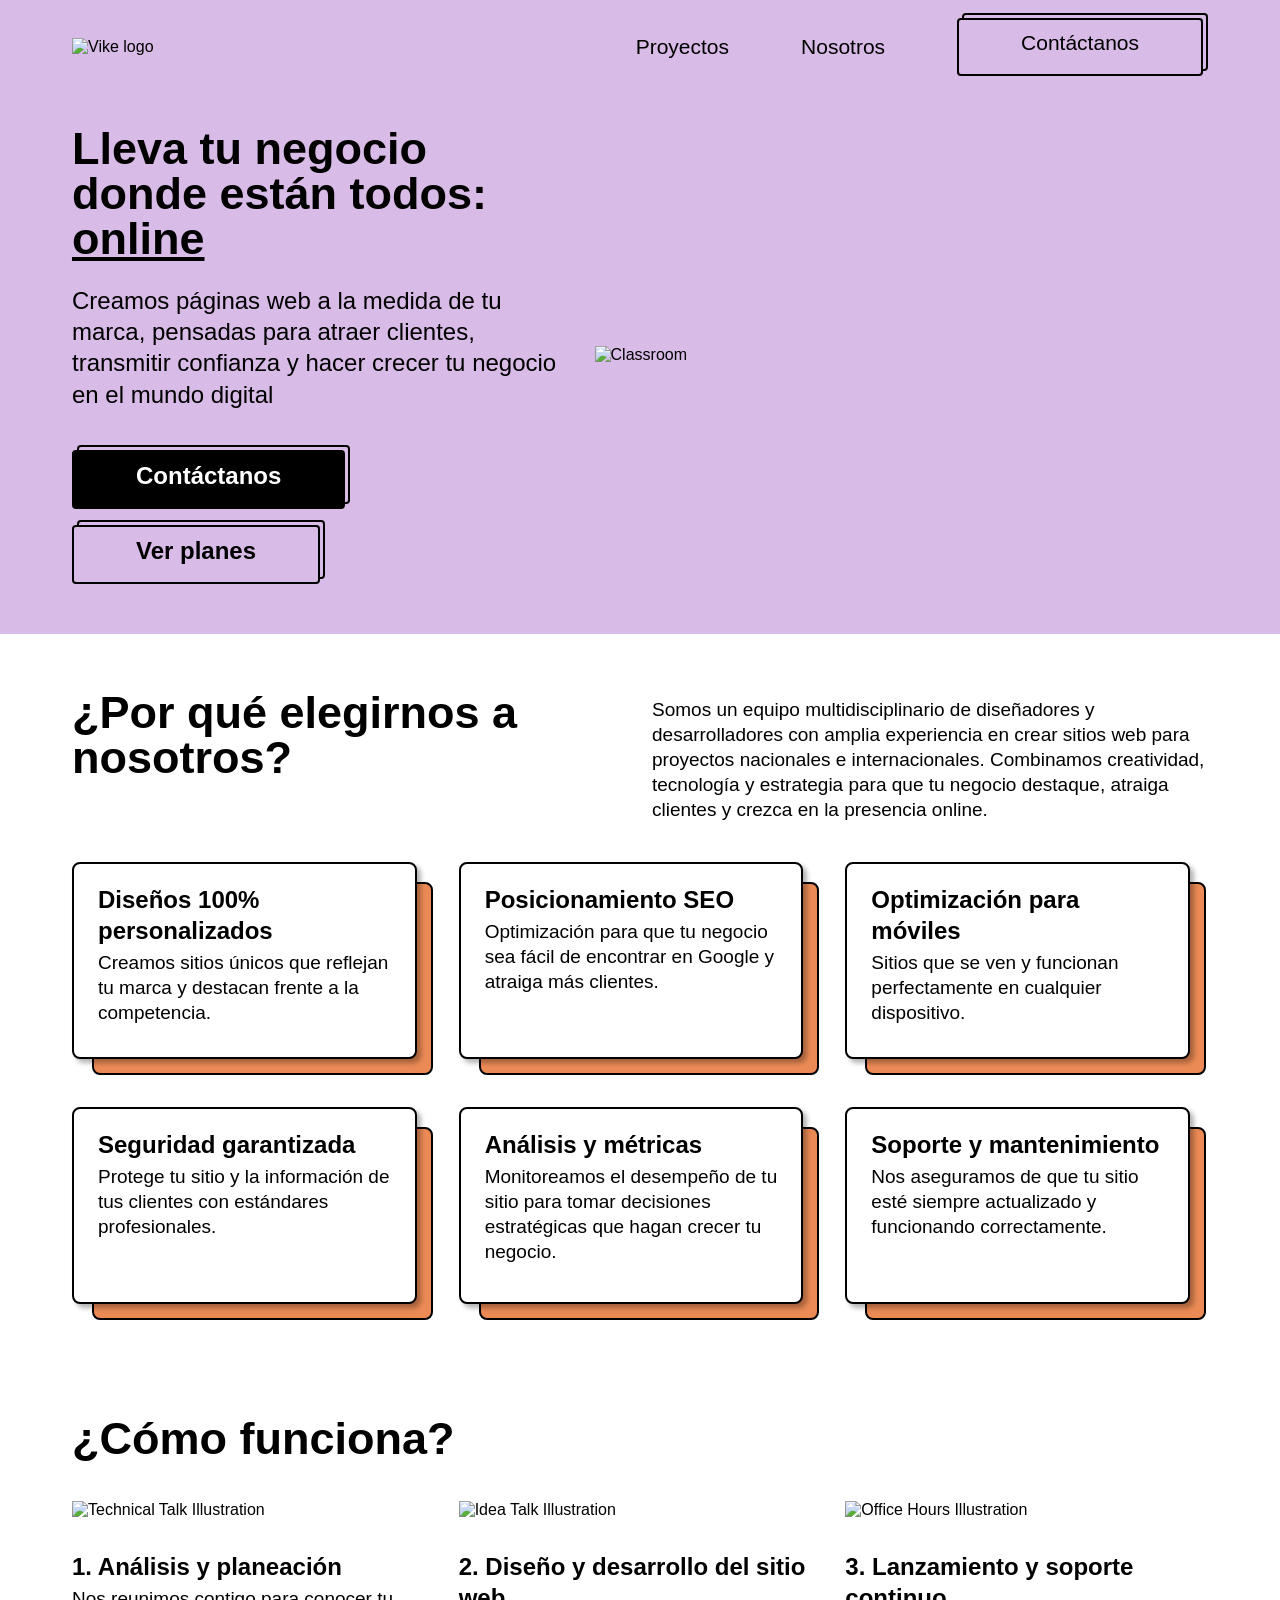
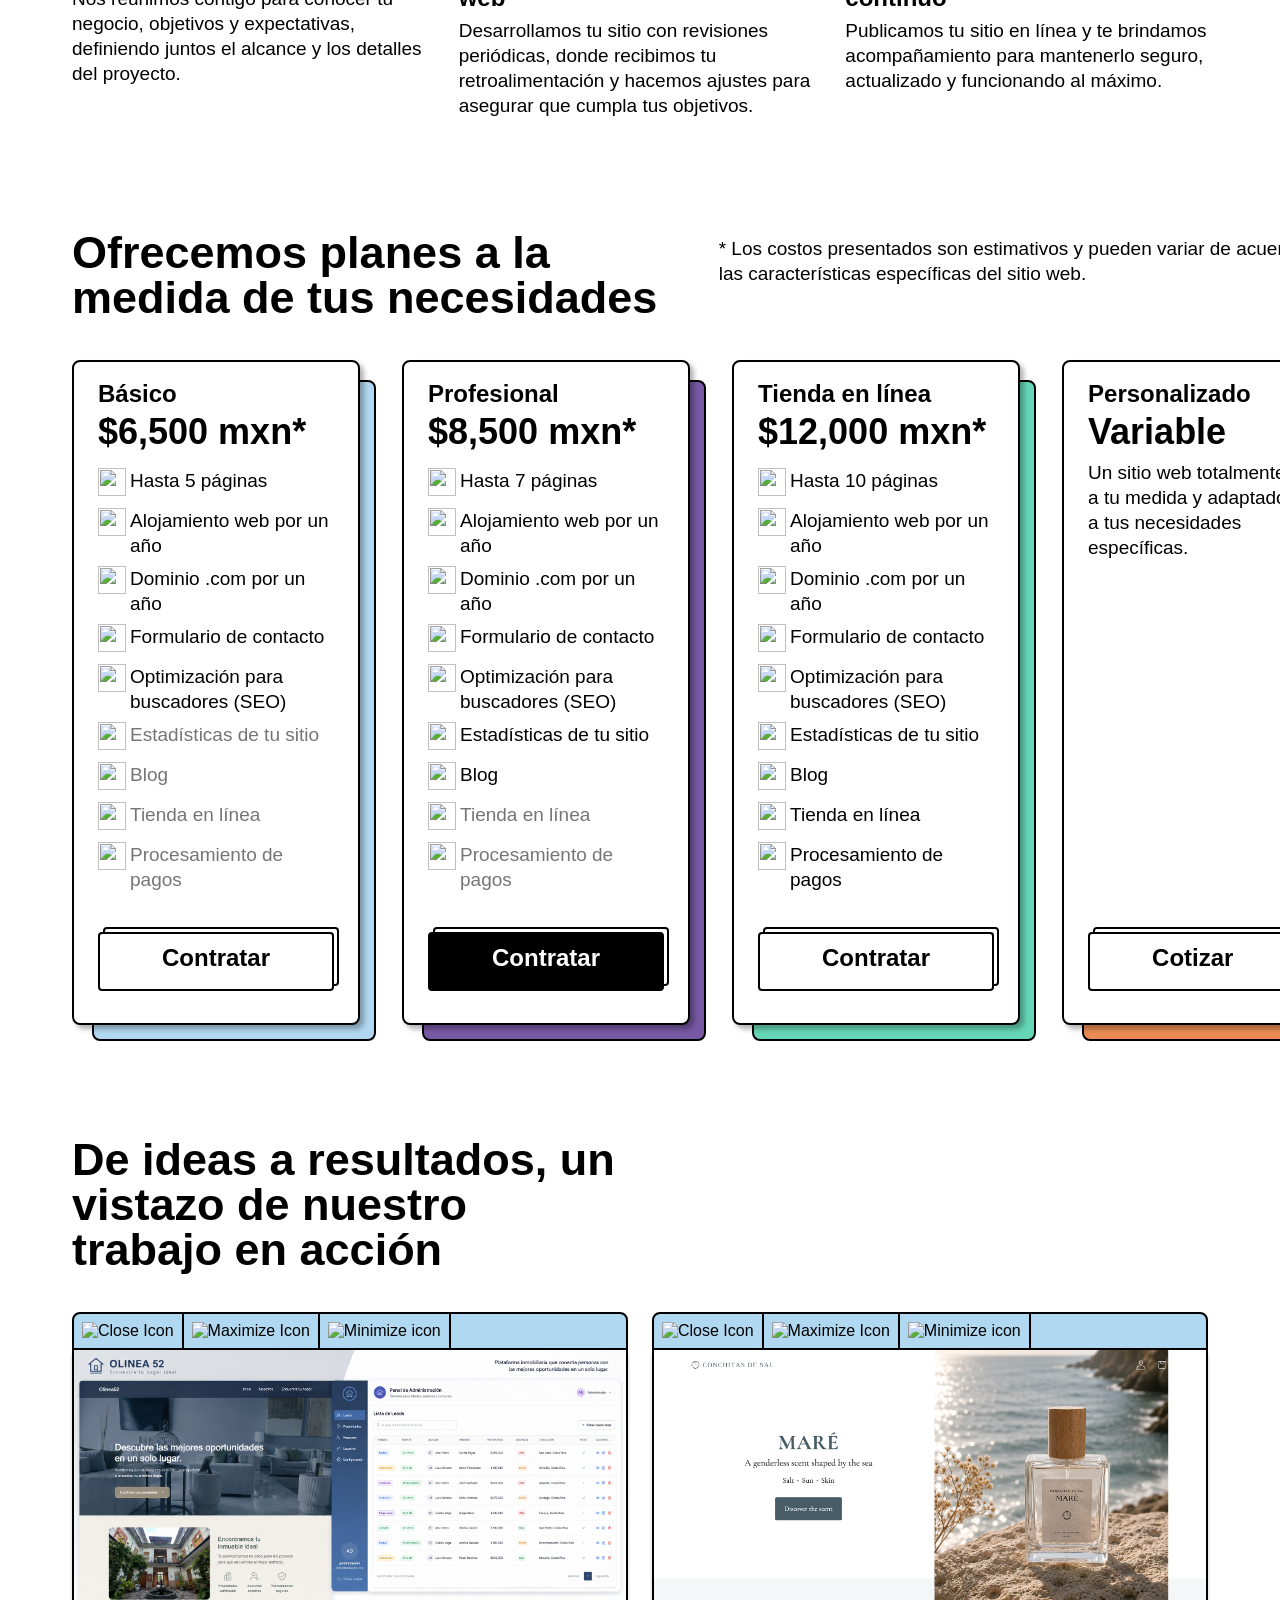
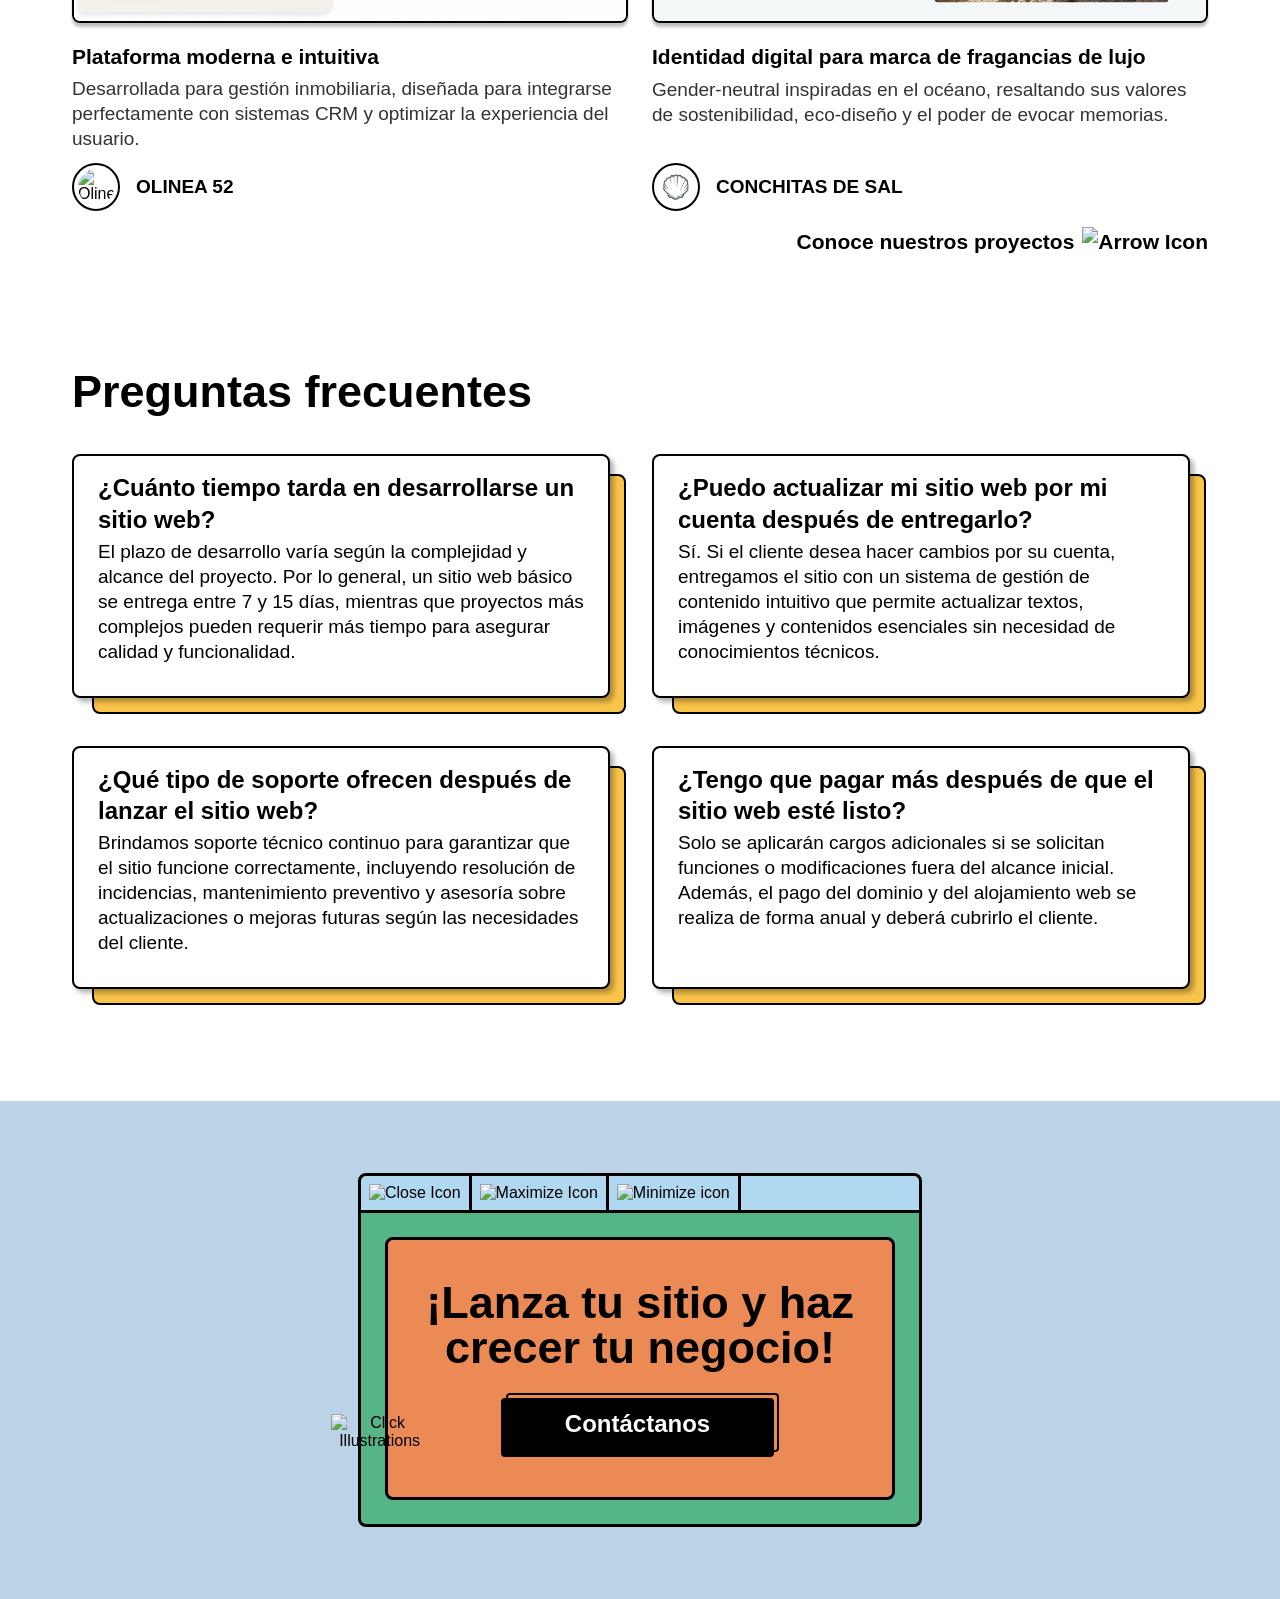
==== commit cab5579b: "Correccion tarjetas precio" ====
--- a/index.html
+++ b/index.html
@@ -197,7 +197,7 @@
         <div class="top-60">
             <div class="four-column-grid">
                 <div class="colored-cards">
-                    <div class="card-background white"></div>
+                    <div class="card-background lightblue"></div>
                     <div class="card-content">
                         <h3 class="semibold-24 card-title">Básico</h3>
                         <h4 class="semibold-36">$6,500 mxn*</h4>
@@ -239,7 +239,7 @@
                     </div>
                 </div>
                 <div class="colored-cards">
-                    <div class="card-background white"></div>
+                    <div class="card-background green"></div>
                     <div class="card-content">
                         <h3 class="semibold-24 card-title">Tienda en línea</h3>
                         <h4 class="semibold-36">$12,000 mxn*</h4>
@@ -260,7 +260,7 @@
                     </div>
                 </div>
                 <div class="colored-cards">
-                    <div class="card-background white"></div>
+                    <div class="card-background red"></div>
                     <div class="card-content">
                         <h3 class="semibold-24 card-title">Personalizado</h3>
                         <h4 class="semibold-36">Variable</h4>
--- a/css/style.css
+++ b/css/style.css
@@ -1 +1 @@
-body{font-family:degular,sans-serif;color:#000}.bold-30{font-weight:700;font-size:1.875rem;line-height:54px}.bold-24{font-weight:700;font-size:1.5rem;line-height:30px}.bold-23{font-weight:700;font-size:1.4375rem}.bold-21{font-weight:700;font-size:1.3125rem}.semibold-45{font-weight:600;font-size:2.8125rem;line-height:1}.semibold-36{font-weight:600;font-size:2.25rem;line-height:1.3}.semibold-30{font-weight:600;font-size:1.875rem;line-height:1}.semibold-24{font-weight:600;font-size:1.5rem;line-height:1.3}.semibold-21{font-weight:600;font-size:1.3125rem;line-height:30px}.semibold-19{font-weight:600;font-size:1.1875rem}.semibold-16{font-weight:600;font-size:1rem}.semibold-italic-30{font-weight:600;font-style:italic;font-size:1.875rem;line-height:36px}.medium-30{font-weight:500;font-size:1.875rem;line-height:36px}.medium-24{font-weight:500;font-size:1.5rem;line-height:1.3}.medium-23{font-weight:500;font-size:1.4375rem}.medium-21{font-weight:500;font-size:1.3125rem;line-height:30px}.medium-19{font-weight:500;font-size:1.1875rem;line-height:25px}.regular-24{font-weight:400;font-size:1.5rem}.regular-21{font-weight:400;font-size:1.3125rem}.regular-19{font-weight:400;font-size:1.1875rem;line-height:25px}.regular-18{font-weight:400;font-size:1.125rem}.regular-16{font-weight:400;font-size:1rem}.space-2px{letter-spacing:.2px}.lecturer-card .semibold-30,.lecturer-card .medium-24{line-height:26px}@media screen and (max-width: 480px){.semibold-45{font-size:2.25rem}.semibold-36{line-height:42px}}*{padding:0;margin:0;box-sizing:border-box}html{scroll-behavior:smooth}body{min-height:100vh;display:flex;flex-direction:column;position:relative}ul{list-style:none}a{display:inline-block;text-decoration:none;color:#000}a.underlined{text-decoration:underline}section{padding:0 1rem}button{border:none;background:none;cursor:pointer;width:100%}span.nowrap{white-space:nowrap}.full-width{padding:0;margin:0}.width-100{width:100%}.width-66{width:66%}.grid-50{display:grid;grid-template-columns:repeat(1, 1fr);grid-auto-rows:auto;gap:3rem 1rem;align-items:stretch}.grid-50 .event-img{width:100%;height:auto}.three-column-grid,.four-column-grid{display:grid;grid-template-columns:repeat(1, minmax(0, 1fr));grid-auto-rows:1fr;gap:2rem 1rem}.three-column-grid .margin-top-3{margin-top:3rem}.three-column-grid .step-container{width:100%}.three-column-grid .step-container .step-desc{margin-top:2rem}.three-column-grid .step-container .step-desc p{margin-top:.25rem}.step-img{width:100%;align-items:flex-start}.step-img img{width:50%}.see-more-wrapper{display:inline-block;margin-top:1rem;display:flex;justify-content:flex-end;align-items:center;flex-direction:row}.see-more-wrapper :first-child{margin-left:.5rem}.cta{position:relative}.title{display:flex;justify-content:flex-start;align-items:flex-start;flex-direction:row}.cube-wrapper{margin-right:2rem}.max-width-2000{max-width:2000px;margin:auto}.bg-yellow{background:#d8bbe6}.padding-88{padding-top:3.5rem;padding-bottom:3.5rem}.top-60{margin-top:2.5rem}.top-44{margin-top:2.75rem}.top-48{margin-top:3rem}.top-24{margin-top:1.5rem}.bottom-44{margin-bottom:2.75rem}.bottom-18{margin-bottom:18px}.padding-top-18{padding-top:2rem}.no-bottom-space{margin-bottom:0;padding-bottom:0}.primary-btn{margin-right:5px;padding:.5rem 3.875rem 1rem 3.875rem;background-color:#000;color:#fff;border-radius:4px;box-shadow:#fff 5px -5px 0px -2px,#000 5px -5px;border:2px solid #000}.primary-btn.bg-yellow{box-shadow:#d8bbe6 5px -5px 0px -2px,#000 5px -5px}.primary-btn.bg-orange{box-shadow:#eb8a55 5px -5px 0px -2px,#000 5px -5px}.primary-btn.bg-white{box-shadow:#fff 5px -5px 0px -2px,#000 5px -5px}.secondary-btn{margin-right:5px;padding:.5rem 3.875rem 1rem 3.875rem;background-color:rgba(0,0,0,0);color:#000;border-radius:4px;box-shadow:#fff 5px -5px 0px -2px,#000 5px -5px;border:2px solid #000;box-sizing:border-box}.secondary-btn.bg-yellow{box-shadow:#d8bbe6 5px -5px 0px -2px,#000 5px -5px}.btn{margin:.5rem 0;padding:1rem 3.75rem;background-color:#000;color:#fff;border-radius:4px}.btn.secondary{color:#000;background-color:#fff;border:3px solid #000}.download-link{margin-top:1rem}.btn-container.center{margin-top:2rem;text-align:center}.btn-container.flex-row{display:flex;justify-content:center;align-items:center;flex-direction:column}.cta-container{margin-top:.5rem;display:flex;justify-content:flex-start;align-items:center;flex-direction:row}@media screen and (max-width: 340px){.cube-wrapper{margin-right:1rem}.three-column-grid .step-container{width:100%}.three-column-grid .step-container img{width:15rem;height:auto}}@media screen and (min-width: 760px){section{padding:0 2rem}.grid-50{gap:3rem 1.5rem}.three-column-grid,.four-column-grid{grid-template-columns:repeat(2, 1fr);gap:3rem 1.5rem}.see-more-wrapper.margin-right{margin-left:2rem}.btn{padding:1rem 4.75rem}.btn-container.flex-row{display:flex;justify-content:flex-end;align-items:center;flex-direction:row}.desc{margin-top:.4rem}}@media screen and (max-width: 960px){.no-grid-mobile{display:initial}.no-grid-mobile .desc,.no-grid-mobile .bottom-44,.no-grid-mobile .top-48{margin-top:1.5rem}.no-grid-mobile .event-img{margin-top:3.75rem}.no-grid-mobile .see-more-wrapper{align-self:flex-end}}@media screen and (min-width: 960px){.grid-50{grid-template-columns:repeat(2, 1fr)}.cube-wrapper{margin-right:3.75rem}.cta-container{margin-top:0rem;display:flex;justify-content:flex-end;align-items:center;flex-direction:row}}@media screen and (min-width: 970px){.three-column-grid .step-container .step-desc{margin-top:2rem}.three-column-grid .step-container .step-img{width:100%;align-items:flex-start}.three-column-grid .step-container .step-img img{width:50%}}@media screen and (min-width: 1200px){section{padding:0 4.5rem}.three-column-grid{grid-template-columns:repeat(3, 1fr)}.four-column-grid{grid-template-columns:repeat(4, 1fr)}}@media screen and (min-width: 1300px){.three-column-grid .margin-top-3{margin-top:0}}header{position:relative;background-color:#d8bbe6}header .white{background-color:#fff}.navbar{padding:1.125rem 1rem;display:flex;justify-content:center;align-items:center;flex-direction:row}.sticky{position:sticky;top:0;box-shadow:0px 4px 4px rgba(0,0,0,.25);z-index:2}.nav-links{display:none}.logo{width:64px;height:auto}.min-logo{width:40px;height:auto}@media screen and (min-width: 760px){.navbar{padding:1.125rem 2rem}.navbar.bg-yellow{background-color:#d8bbe6}}@media screen and (min-width: 1200px){.navbar{padding:1.125rem 4.5rem;display:flex;justify-content:space-between;align-items:center;flex-direction:row}.nav-links{display:flex;justify-content:space-between;align-items:center;flex-direction:row}.nav-links .link{margin:0 2.25rem}.nav-links .link:first-child{margin-left:0}.nav-links .link:last-child{margin-right:0}}footer{margin-top:auto}footer .footer-options-container{display:flex;justify-content:space-between;align-items:flex-start;flex-direction:row;flex-wrap:wrap;background-color:#d8bbe6}footer .footer-options-container .footer-option{margin-right:2rem;margin-top:2rem}footer .footer-options-container li{margin:.5rem 0;list-style-type:none}footer .copyright{padding:2rem 1rem;text-align:center;background-color:#bbd3e6;color:#000}footer .copyright.white{background-color:#fff}@media screen and (min-width: 760px){footer .footer-options-container{padding:2rem}footer .copyright{padding:2rem}}@media screen and (min-width: 1200px){footer .footer-options-container{padding:2rem 4.5rem 2rem 4.5rem}footer .copyright{padding:2rem 4.5rem}}.hero{padding-top:2rem;padding-bottom:3.125rem;display:flex;justify-content:flex-end;align-items:center;flex-direction:column;flex-wrap:wrap}.hero .hero-info{flex:1 1 46%}.hero .hero-info h3{margin:1.5rem 0 2.5rem 0}.hero .hero-info .opening-date{width:14.56rem;text-align:center}.hero .hero-img{flex:1 1 54%}.hero .hero-img img{width:100%;height:auto;margin-top:3.5rem}.hero .partenrs{display:flex;justify-content:space-between;align-items:center;flex-direction:row;margin-top:2.5rem}.hero .partenrs img{margin:0 .5rem;max-height:1.875rem;width:auto}.hero .partenrs :first-child{margin-right:1rem}.hero .partenrs :last-child{margin-right:0}.title-desc{display:flex;justify-content:flex-start;align-items:flex-start;flex-direction:column}@media screen and (min-width: 760px){.hero .hero-info{padding-right:2rem}.hero .hero-info .opening-date{width:16.56rem}}@media screen and (min-width: 960px){.hero{display:flex;justify-content:flex-end;align-items:center;flex-direction:row}.hero .hero-img{flex:1 1 54%}.hero .hero-img img{margin-top:0}}@media screen and (min-width: 2010px){.hero{padding:0 4.5rem}}.colored-cards{position:relative;display:flex;border:2px solid #000;border-radius:8px;margin-right:18px;background-color:#fff;box-shadow:4px 4px 5px rgba(0,0,0,.3);transition:transform .2s ease,box-shadow .2s ease}.colored-cards:hover{transform:translateY(-4px);box-shadow:6px 10px 16px rgba(0,0,0,.18)}.colored-cards .card-content{padding:1rem 1rem;display:flex;flex-direction:column}.colored-cards .card-content img{margin-bottom:.25rem;width:48px}.colored-cards .card-content a{margin:1.5rem 0 1rem 0;width:fit-content}.colored-cards .card-description{margin:.25rem 0 1rem 0;height:100%}.colored-cards .card-background{position:absolute;top:18px;left:18px;width:100%;height:100%;z-index:-1;border-radius:8px;border:2px solid #000}.colored-cards .card-background.red{background-color:#eb8a55}.colored-cards .card-background.purple{background-color:#7758a3}.colored-cards .card-background.white{background-color:#fff}.colored-cards .card-background.yellow{background-color:#f9c449}.colored-cards .week-flex{display:flex;justify-content:flex-start;align-items:flex-start;flex-direction:column}.colored-cards .week-flex .no-margin-top{margin-top:-0.75rem}.plan-list li{display:flex;margin-top:.5rem}.plan-list li .bullet{width:28px;height:28px;margin-right:.25rem}.plan-list li.dot{color:#757575}.case-study .window .window-actions,.final-cta .window .window-actions{display:flex;justify-content:flex-start;align-items:baseline;flex-direction:row;border-bottom:2px solid #000;border-radius:8px 8px 0 0;border:2px solid #000}.case-study .window .window-actions.blue,.final-cta .window .window-actions.blue{background-color:#5bbfeb}.case-study .window .window-actions.light-blue,.final-cta .window .window-actions.light-blue{background-color:#b0d8f0}.case-study .window .window-actions.wide-line,.final-cta .window .window-actions.wide-line{border:3px solid #000}.case-study .window .window-actions.wide-line .window-icon-wrapper,.final-cta .window .window-actions.wide-line .window-icon-wrapper{border-right:3px solid #000}.case-study .window .window-actions .window-icon-wrapper,.final-cta .window .window-actions .window-icon-wrapper{padding:.5rem;border-right:2px solid #000}.case-study .window .window-actions .window-icon-wrapper img,.final-cta .window .window-actions .window-icon-wrapper img{width:1rem;height:auto}.case-study .window .window-actions .window-icon-wrapper img.width-21,.final-cta .window .window-actions .window-icon-wrapper img.width-21{width:1.375rem}.case-study{display:flex;flex-direction:column;height:100%}.case-study .window{display:block;width:100%;border-radius:8px;transition:transform .25s ease,box-shadow .25s ease}.case-study .window:hover{transform:translateY(-5px);box-shadow:0px 12px 24px rgba(0,0,0,.14)}.case-study .case-study-thumbnail{width:100%;height:auto;object-fit:contain;border-radius:0 0 8px 8px;border:2px solid #000;border-top:none;box-shadow:0px 4px 3px rgba(0,0,0,.25)}.case-study .testimonial{flex:1;display:flex;flex-direction:column;justify-content:space-between}.case-study .testimonial q{margin-right:.5rem}.case-study .testimonial{margin-top:1rem}.case-study .testimonial .result{font-weight:600;font-size:1.3125rem;line-height:1.3;margin-bottom:.375rem}.case-study .testimonial .result-desc{color:#333}.case-study .testimonial .graduate{display:flex;justify-content:flex-start;align-items:center;flex-direction:row;margin-top:auto;padding-top:.75rem}.case-study .testimonial .graduate img{width:3rem;height:3rem;margin-right:1rem;padding:.25rem;border-radius:50%;border:2px solid #000;object-fit:contain}.case-study .testimonial .graduate .project{display:flex;justify-content:flex-start;align-items:flex-start;flex-direction:column}.case-study .testimonial .graduate .project p{margin-top:-0.75rem}.lecturer-speaker-small .lecturer-picture-wrapper{position:relative;border-radius:100px;margin-right:8px}.lecturer-speaker-small .lecturer-picture-wrapper .picture-wrapper-background{width:100%;height:100%;position:absolute;top:8px;left:8px;border-radius:8px;border:2px solid #000;z-index:-1}.lecturer-speaker-small .lecturer-picture-wrapper img{width:100%;height:auto;border-radius:8px;border:2px solid #000;box-shadow:0px 4px 3px rgba(0,0,0,.25)}.lecturer-speaker-small .lecturer-short-desc,.member .lecturer-short-desc{display:flex;justify-content:center;align-items:center;flex-direction:column;margin-top:1.375rem}.lecturer-speaker-small .lecturer-short-desc h5,.lecturer-speaker-small .lecturer-short-desc p,.member .lecturer-short-desc h5,.member .lecturer-short-desc p{text-align:center}.member img{width:100%;height:auto;border-radius:50%;border:2px solid #000;box-shadow:0px 4px 3px rgba(0,0,0,.25)}.final-cta{position:relative;padding:4.5rem 1rem}.final-cta.blue{background-color:#bbd3e6}.final-cta.purple{background-color:#7758a3}.final-cta.pink{background-color:#ef91bf}.final-cta .width-50.center{position:relative;margin:auto}.final-cta .outer-container{padding:1.5rem 1.5rem;border-radius:0 0 8px 8px;border:3px solid #000;border-top:none;background-color:#55b587}.final-cta .inner-container{padding:2.5rem 1rem;border-radius:8px;border:3px solid #000;background-color:#eb8a55;text-align:center}.final-cta .inner-container h2{margin-bottom:1.75rem}.final-cta .card-cta-container{position:relative;text-align:center;background-color:#eb8a55;border-radius:4px;border:3px solid #000;border-top:none}.final-cta .card-cta-container .qm{position:absolute}.final-cta .card-cta-container .qm.red{top:-1.5rem;left:30%}.final-cta .card-cta-container .qm.purple{top:.8rem}.final-cta .card-cta-container .qm.green{top:25%;left:-1.25rem}.final-cta .card-cta-container .qm.yellow{bottom:-3rem;right:-1.25rem}.final-cta .card-cta-container .card-cover{width:100%;margin-top:3px}.final-cta .card-cta-container .card-cover img{width:100%;height:7.5rem;margin-top:-0.3px;object-fit:cover}.final-cta .card-cta-container h2{margin:0rem 1rem 1.75rem 1rem}.final-cta .card-cta-container .cta{margin-bottom:3.5rem}.final-cta .multiple-card-cta-container-back,.final-cta .multiple-card-cta-container-front{width:61%;margin:auto;padding:1.75rem 1rem 3.5rem 1rem;background-color:#d8bbe6;text-align:center;border-radius:4px;border:3px solid #000}.final-cta .multiple-card-cta-container-back img,.final-cta .multiple-card-cta-container-front img{width:100%;height:auto;padding-left:1.5rem;padding-right:1.5rem}.final-cta .multiple-card-cta-container-back h2,.final-cta .multiple-card-cta-container-front h2{padding:3rem 1rem 1.75rem 1rem}.final-cta .multiple-card-cta-container-front{position:absolute;top:50%;left:50%;transform:translate(-50%, -50%);z-index:1}.final-cta .second-layer{position:absolute;width:85%;height:90%;left:50%;top:50%;transform:translate(-50%, -50%);background-color:#5bbfeb;border-radius:4px;border:3px solid #000}.final-cta .third-layer{position:absolute;width:100%;height:80%;left:50%;top:50%;transform:translate(-50%, -50%);background-color:#eb8a55;border-radius:4px;border:3px solid #000}.final-cta .down-lines{position:absolute;bottom:20%;left:-15%}.final-cta .up-lines{position:absolute;top:30%;right:-15%}.final-cta .click{position:absolute;top:2.5rem;transform:translateX(-18rem)}.lecturer-card{position:relative;background-color:#fff;margin-right:18px;display:flex;justify-content:flex-start;align-items:flex-start;flex-direction:row;padding:2rem;border-radius:8px;border:2px solid #000;box-shadow:4px 4px 5px rgba(0,0,0,.3)}.lecturer-card img{width:10rem;height:10rem;margin-right:1.5rem;border-radius:50%;border:2px solid #000}.lecturer-card .info-container{display:flex;justify-content:space-between;align-items:flex-start;flex-direction:column;height:100%}.lecturer-card .info-container .main-info .category .categories{display:flex;justify-content:flex-start;align-items:flex-start;flex-direction:row;flex-wrap:wrap}.lecturer-card .info-container .main-info .category .categories li{padding:.5rem 1.5rem;color:#fff;border-radius:4px;width:7.5rem;text-align:center;margin-bottom:.5rem}.lecturer-card .info-container .main-info .category .categories li:not(:last-child){margin-right:.5rem}.lecturer-card .info-container .main-info .category .categories li.guest-critic{background-color:#eb8a55}.lecturer-card .info-container .main-info .category .categories li.lecturer{background-color:#bbd3e6}.lecturer-card .info-container .main-info .category .categories li.speaker{background-color:#55b587}.lecturer-card .info-container .main-info .name-company{margin:.5rem 0 1rem 0}.lecturer-card .info-container .main-info .name-company h3{margin-bottom:.5rem}.lecturer-card .info-container .lecturer-links .links{display:flex;justify-content:flex-start;align-items:flex-start;flex-direction:row}.lecturer-card .info-container .lecturer-links .links :not(:last-child){padding-right:.5rem;border-right:2px solid #000}.lecturer-card .info-container .lecturer-links .links :not(:first-child){padding-left:.5rem}.lecturer-card .card-background{position:absolute;top:18px;left:18px;width:100%;height:100%;z-index:-1;border-radius:8px;border:2px solid #000}.accordion{display:flex;justify-content:space-between;align-items:center;flex-direction:row}.accordion img{padding:.5rem 0 .5rem .5rem;width:3.25rem;height:auto;transition:.2s cubic-bezier(0.445, 0.05, 0.55, 0.95)}.accordion.active img{transform:rotate(-180deg)}.accordion-container{width:100%;border:2px solid #000;border-radius:8px;box-shadow:0px 4px 3px rgba(0,0,0,.25);padding:2rem 1rem}.accordion-container .accordion-desc{display:none}.accordion-container .accordion-desc .desc{padding:2rem 0}.accordion-container .accordion-desc .desc .accordion-field .bold-19{margin-bottom:.5rem}@media screen and (max-width: 480px){.final-cta .multiple-card-cta-container-back,.final-cta .multiple-card-cta-container-front{width:70%}.final-cta .multiple-card-cta-container-back .card-cover img,.final-cta .multiple-card-cta-container-front .card-cover img{padding:0}.final-cta .multiple-card-cta-container-back .btn,.final-cta .multiple-card-cta-container-front .btn{padding:1rem 2.75rem}}@media screen and (max-width: 600px){.lecturer-card{display:flex;justify-content:flex-start;align-items:flex-start;flex-direction:column}.lecturer-card img{margin-bottom:1.5rem;margin-right:0}}@media screen and (min-width: 500px){.final-cta .card-cta-container .card-cover{width:101%;margin-left:-0.5%}.final-cta .card-cta-container .card-cover img{width:100%;height:auto;margin-top:-1px}}@media screen and (min-width: 600px){.final-cta .width-50{width:80%}.final-cta .width-50.center{margin:auto}}@media screen and (min-width: 760px){.colored-cards{position:relative;border:2px solid #000;border-radius:8px;margin-right:18px;background-color:#fff;box-shadow:4px 4px 5px rgba(0,0,0,.3)}.colored-cards .card-content{padding:1rem 1.5rem}.final-cta .card-background{position:absolute;top:12px;left:12px;width:100%;height:100%;background:rgba(0,0,0,0);border-radius:4px;border:3px solid #000}.final-cta .card-cta-container{margin-bottom:12px}.final-cta .card-cta-container .qm{position:absolute;display:initial}.final-cta .card-cta-container .qm.red{top:-1.5rem;left:37%}.final-cta .card-cta-container .qm.green{top:22%;left:-2.5rem}.final-cta .card-cta-container .qm.yellow{bottom:15%;right:-2rem}.final-cta .click{top:1rem;transform:translateX(-28rem)}.accordion{display:flex;justify-content:space-between;align-items:center;flex-direction:row}.accordion img{padding:.5rem 0 .5rem .5rem;width:3.25rem;height:auto;transition:.2s cubic-bezier(0.445, 0.05, 0.55, 0.95)}.accordion.active img{transform:rotate(-180deg)}.accordion-container{width:100%;border:2px solid #000;border-radius:8px;box-shadow:0px 4px 3px rgba(0,0,0,.25);padding:2rem 3.5rem 2rem 5rem}.accordion-container .accordion-desc{display:none}.accordion-container .accordion-desc .desc{padding:2rem 3.375rem 2rem 0}}@media screen and (max-width: 599px){.down-lines,.up-lines{display:none}}@media screen and (min-width: 830px){.final-cta{padding:4.5rem 4.75rem}}@media screen and (min-width: 960px){.final-cta .width-50{width:60%}.final-cta .width-50.center{margin:auto}.accordion-container{padding:2rem 3.5rem 2rem 6.875rem}}@media screen and (min-width: 1200px){.final-cta .width-50{width:50%}.final-cta .width-50.center{margin:auto}.final-cta .card-cta-container .card-cover img{margin-top:-0.3px}.accordion-container{padding:2rem 3.5rem 2rem 6.875rem}}@media screen and (min-width: 1500px){.final-cta .width-50{width:40%}}@media screen and (min-width: 960px)and (max-width: 1150px){.lecturer-card{display:flex;justify-content:flex-start;align-items:flex-start;flex-direction:column}.lecturer-card img{margin-bottom:1.5rem;margin-right:0}}@media screen and (min-width: 1200px){.final-cta .card-cta-container .card-cover img{margin-top:-1.3px}}.mobile-nav{position:fixed;bottom:1rem;right:1rem;z-index:2;display:flex;justify-content:flex-end;align-items:flex-end;flex-direction:column}.mobile-nav .floating-btn-container{display:flex;justify-content:center;align-items:center;flex-direction:row;width:5rem;height:5rem;background-color:#d8bbe6;border-radius:50%;box-shadow:0px 4px 3px rgba(0,0,0,.25);cursor:pointer;border:2px solid #000}.mobile-nav .mobile-nav-options{text-align:left;padding:1.5rem;background-color:#fff;margin-bottom:-2.5rem;border-radius:8px;border:1.5px solid #000;box-shadow:0px 4px 3px rgba(0,0,0,.25);display:none}.mobile-nav .mobile-nav-options .options li{padding:.75rem 0}.mobile-nav .mobile-nav-options .options li ::before{color:#d8bbe6;content:"-";margin-right:.5rem}.mobile-nav .mobile-nav-options .options:last-child{margin-bottom:2rem}@media screen and (min-width: 760px){.mobile-nav{right:2rem}}@media screen and (min-width: 1200px){.mobile-nav{display:none}}.contact-section{background-color:#fff}.contact-section .contact-content{text-align:center}.contact-section .contact-content p{font-size:1rem;color:#000;line-height:1.6;max-width:600px;margin:0 auto}.contact-section .contact-form{padding:2rem;border-radius:8px;box-shadow:0 4px 6px rgba(0,0,0,.1)}.contact-section .contact-form .form-group{margin-bottom:20px}.contact-section .contact-form .form-group label{display:block;margin-bottom:8px;font-weight:500;color:#000}.contact-section .contact-form .form-group input,.contact-section .contact-form .form-group textarea{width:100%;padding:12px;border:2px solid #e0e0e0;border-radius:5px;font-size:1rem;transition:border-color .3s ease}.contact-section .contact-form .form-group input:focus,.contact-section .contact-form .form-group textarea:focus{outline:none;border-color:#b461a2}.contact-section .contact-form .form-group textarea{resize:vertical;min-height:120px}.contact-section .contact-form .submit-button{background-color:#b461a2;color:#fff;padding:12px 30px;border:none;border-radius:5px;font-size:1rem;font-weight:500;cursor:pointer;transition:background-color .3s ease}.contact-section .contact-form .submit-button:hover{background-color:rgb(153.2532188841,72.7467811159,135.7939914163)}@media(max-width: 768px){.contact-section .contact-content h1{font-size:2rem}.contact-section .contact-form{padding:30px 20px}}.contact-section{min-height:calc(100vh - 200px);display:flex;align-items:center}.contact-section .grid-50{display:grid;grid-template-columns:1fr 1fr;gap:8rem;align-items:start;width:100%}@media(max-width: 768px){.contact-section .grid-50{grid-template-columns:1fr;gap:60px}}.contact-section .contact-info h1{margin-bottom:24px}.contact-section .contact-info p{margin-bottom:48px;color:#000;max-width:480px;line-height:1.5}.contact-section .contact-info .contact-details ul{display:flex;flex-direction:column;gap:24px}.contact-section .contact-info .contact-details ul li{display:flex;align-items:center;gap:16px;color:#000}.contact-section .contact-info .contact-details ul li .icon{width:24px;height:24px;opacity:.8}.contact-section .form-content-wrapper .window{background:#fff;border-radius:12px;overflow:hidden;border:2px solid #000;box-shadow:0px 4px 3px rgba(0,0,0,.25)}.contact-section .form-content-wrapper .window .window-icon-wrapper{padding:.5rem;border-right:2px solid #000}.contact-section .form-content-wrapper .window .window-actions{display:flex;background:#b0d8f0;border-bottom:2px solid #000}.contact-section .form-content-wrapper .window .window-content form{display:flex;flex-direction:column;gap:1.5rem}.contact-section .form-content-wrapper .window .window-content form .input-container{display:flex;flex-direction:column;gap:8px}.contact-section .form-content-wrapper .window .window-content form .input-container label{color:#000}.contact-section .form-content-wrapper .window .window-content form .input-container input,.contact-section .form-content-wrapper .window .window-content form .input-container textarea{width:100%;padding:14px 16px;border:2px solid #000;border-radius:8px;background:#fff;color:#000;transition:all .2s ease}.contact-section .form-content-wrapper .window .window-content form .input-container input::placeholder,.contact-section .form-content-wrapper .window .window-content form .input-container textarea::placeholder{color:rgba(0,0,0,.4)}.contact-section .form-content-wrapper .window .window-content form .input-container input:focus,.contact-section .form-content-wrapper .window .window-content form .input-container textarea:focus{outline:none;border-color:#eb8a55;box-shadow:0 0 0 3px rgba(235,138,85,.2)}.contact-section .form-content-wrapper .window .window-content form .input-container textarea{resize:vertical;min-height:140px}.contact-section .form-content-wrapper .window .window-content form button{width:100%;padding:16px;font-size:16px;font-weight:600;border:none;border-radius:8px;background:#000;color:#fff;cursor:pointer;transition:all .3s ease}.contact-section .form-content-wrapper .window .window-content form button:hover{background:#eb8a55;transform:translateY(-2px)}.contact-section .form-content-wrapper .window .window-content select{width:100%;padding:16px 20px;border:2px solid #000;border-radius:8px;background:#fff;font-size:16px;color:#000;transition:all .3s ease;cursor:pointer;appearance:none;background-image:url("data:image/svg+xml,%3csvg xmlns='http://www.w3.org/2000/svg' fill='none' viewBox='0 0 20 20'%3e%3cpath stroke='%236b7280' stroke-linecap='round' stroke-linejoin='round' stroke-width='1.5' d='M6 8l4 4 4-4'/%3e%3c/svg%3e");background-position:right 16px center;background-repeat:no-repeat;background-size:16px}.contact-section .form-content-wrapper .window .window-content select:focus{outline:none;border-color:#5bbfeb;box-shadow:0 0 0 3px rgba(91,191,235,.1)}.contact-section .form-content-wrapper .window .window-content select option{padding:12px}.contact-section .form-content-wrapper .window .window-content #status-message{padding:16px 20px;border-radius:12px;font-weight:500;text-align:center;margin-top:20px}.contact-section .form-content-wrapper .window .window-content #status-message.success{background:rgba(34,197,94,.1);color:#22c55e;border:1px solid rgba(34,197,94,.2)}.contact-section .form-content-wrapper .window .window-content #status-message.error{background:rgba(239,68,68,.1);color:#ef4444;border:1px solid rgba(239,68,68,.2)}.contact-section .form-content-wrapper .window .window-content #status-message.loading{background:rgba(59,130,246,.1);color:#3b82f6;border:1px solid rgba(59,130,246,.2)}.contact-section .form-content-wrapper .window .window-content #appointment-section,.contact-section .form-content-wrapper .window .window-content #time-section{transition:all .3s ease}.contact-section .form-content-wrapper .window .window-content #appointment-section[style*="display: none"],.contact-section .form-content-wrapper .window .window-content #time-section[style*="display: none"]{opacity:0;max-height:0;overflow:hidden}.contact-section .form-content-wrapper .window .window-content #appointment-section[style*="display: block"],.contact-section .form-content-wrapper .window .window-content #time-section[style*="display: block"]{opacity:1;max-height:200px}.contact-section .form-content-wrapper .window .window-content input[type=date]{position:relative}.contact-section .form-content-wrapper .window .window-content input[type=date]::-webkit-calendar-picker-indicator{background:url("data:image/svg+xml,%3csvg xmlns='http://www.w3.org/2000/svg' fill='none' viewBox='0 0 24 24' stroke='%236b7280'%3e%3cpath stroke-linecap='round' stroke-linejoin='round' stroke-width='2' d='M8 7V3m8 4V3m-9 8h10M5 21h14a2 2 0 002-2V7a2 2 0 00-2-2H5a2 2 0 00-2 2v12a2 2 0 002 2z'%3e%3c/path%3e%3c/svg%3e") no-repeat;background-size:20px;cursor:pointer;width:20px;height:20px}/*# sourceMappingURL=style.css.map */
+body{font-family:degular,sans-serif;color:#000}.bold-30{font-weight:700;font-size:1.875rem;line-height:54px}.bold-24{font-weight:700;font-size:1.5rem;line-height:30px}.bold-23{font-weight:700;font-size:1.4375rem}.bold-21{font-weight:700;font-size:1.3125rem}.semibold-45{font-weight:600;font-size:2.8125rem;line-height:1}.semibold-36{font-weight:600;font-size:2.25rem;line-height:1.3}.semibold-30{font-weight:600;font-size:1.875rem;line-height:1}.semibold-24{font-weight:600;font-size:1.5rem;line-height:1.3}.semibold-21{font-weight:600;font-size:1.3125rem;line-height:30px}.semibold-19{font-weight:600;font-size:1.1875rem}.semibold-16{font-weight:600;font-size:1rem}.semibold-italic-30{font-weight:600;font-style:italic;font-size:1.875rem;line-height:36px}.medium-30{font-weight:500;font-size:1.875rem;line-height:36px}.medium-24{font-weight:500;font-size:1.5rem;line-height:1.3}.medium-23{font-weight:500;font-size:1.4375rem}.medium-21{font-weight:500;font-size:1.3125rem;line-height:30px}.medium-19{font-weight:500;font-size:1.1875rem;line-height:25px}.regular-24{font-weight:400;font-size:1.5rem}.regular-21{font-weight:400;font-size:1.3125rem}.regular-19{font-weight:400;font-size:1.1875rem;line-height:25px}.regular-18{font-weight:400;font-size:1.125rem}.regular-16{font-weight:400;font-size:1rem}.space-2px{letter-spacing:.2px}.lecturer-card .semibold-30,.lecturer-card .medium-24{line-height:26px}@media screen and (max-width: 480px){.semibold-45{font-size:2.25rem}.semibold-36{line-height:42px}}*{padding:0;margin:0;box-sizing:border-box}html{scroll-behavior:smooth}body{min-height:100vh;display:flex;flex-direction:column;position:relative}ul{list-style:none}a{display:inline-block;text-decoration:none;color:#000}a.underlined{text-decoration:underline}section{padding:0 1rem;min-width:0}button{border:none;background:none;cursor:pointer;width:100%}span.nowrap{white-space:nowrap}.full-width{padding:0;margin:0}.width-100{width:100%}.width-66{width:66%}.grid-50{display:grid;grid-template-columns:repeat(1, 1fr);grid-auto-rows:auto;gap:3rem 1rem;align-items:stretch}.grid-50>*{min-width:0}.grid-50 .event-img{width:100%;height:auto}.three-column-grid,.four-column-grid{display:grid;grid-template-columns:repeat(1, minmax(0, 1fr));grid-auto-rows:1fr;gap:2rem 1rem}.three-column-grid .margin-top-3{margin-top:3rem}.three-column-grid .step-container{width:100%}.three-column-grid .step-container .step-desc{margin-top:2rem}.three-column-grid .step-container .step-desc p{margin-top:.25rem}.step-img{width:100%;align-items:flex-start}.step-img img{width:50%}.see-more-wrapper{display:inline-block;margin-top:1rem;display:flex;justify-content:flex-end;align-items:center;flex-direction:row}.see-more-wrapper :first-child{margin-left:.5rem}.cta{position:relative}.title{display:flex;justify-content:flex-start;align-items:flex-start;flex-direction:row}.cube-wrapper{margin-right:2rem}.max-width-2000{max-width:2000px;margin:auto}.bg-yellow{background:#d8bbe6}.padding-88{padding-top:3.5rem;padding-bottom:3.5rem}.top-60{margin-top:2.5rem}.top-44{margin-top:2.75rem}.top-48{margin-top:3rem}.top-24{margin-top:1.5rem}.bottom-44{margin-bottom:2.75rem}.bottom-18{margin-bottom:18px}.padding-top-18{padding-top:2rem}.no-bottom-space{margin-bottom:0;padding-bottom:0}.primary-btn{margin-right:5px;padding:.5rem 3.875rem 1rem 3.875rem;background-color:#000;color:#fff;border-radius:4px;box-shadow:#fff 5px -5px 0px -2px,#000 5px -5px;border:2px solid #000}.primary-btn.bg-yellow{box-shadow:#d8bbe6 5px -5px 0px -2px,#000 5px -5px}.primary-btn.bg-orange{box-shadow:#eb8a55 5px -5px 0px -2px,#000 5px -5px}.primary-btn.bg-white{box-shadow:#fff 5px -5px 0px -2px,#000 5px -5px}.secondary-btn{margin-right:5px;padding:.5rem 3.875rem 1rem 3.875rem;background-color:rgba(0,0,0,0);color:#000;border-radius:4px;box-shadow:#fff 5px -5px 0px -2px,#000 5px -5px;border:2px solid #000;box-sizing:border-box}.secondary-btn.bg-yellow{box-shadow:#d8bbe6 5px -5px 0px -2px,#000 5px -5px}.btn{margin:.5rem 0;padding:1rem 3.75rem;background-color:#000;color:#fff;border-radius:4px}.btn.secondary{color:#000;background-color:#fff;border:3px solid #000}.download-link{margin-top:1rem}.btn-container.center{margin-top:2rem;text-align:center}.btn-container.flex-row{display:flex;justify-content:center;align-items:center;flex-direction:column}.cta-container{margin-top:.5rem;display:flex;justify-content:flex-start;align-items:center;flex-direction:row}@media screen and (max-width: 340px){.cube-wrapper{margin-right:1rem}.three-column-grid .step-container{width:100%}.three-column-grid .step-container img{width:15rem;height:auto}}@media screen and (min-width: 760px){section{padding:0 2rem}.grid-50{gap:3rem 1.5rem}.three-column-grid,.four-column-grid{grid-template-columns:repeat(2, 1fr);gap:3rem 1.5rem}.see-more-wrapper.margin-right{margin-left:2rem}.btn{padding:1rem 4.75rem}.btn-container.flex-row{display:flex;justify-content:flex-end;align-items:center;flex-direction:row}.desc{margin-top:.4rem}}@media screen and (max-width: 960px){.no-grid-mobile{display:initial}.no-grid-mobile .desc,.no-grid-mobile .bottom-44,.no-grid-mobile .top-48{margin-top:1.5rem}.no-grid-mobile .event-img{margin-top:3.75rem}.no-grid-mobile .see-more-wrapper{align-self:flex-end}}@media screen and (min-width: 960px){.grid-50{grid-template-columns:repeat(2, 1fr)}.cube-wrapper{margin-right:3.75rem}.cta-container{margin-top:0rem;display:flex;justify-content:flex-end;align-items:center;flex-direction:row}}@media screen and (min-width: 970px){.three-column-grid .step-container .step-desc{margin-top:2rem}.three-column-grid .step-container .step-img{width:100%;align-items:flex-start}.three-column-grid .step-container .step-img img{width:50%}}@media screen and (min-width: 1200px){section{padding:0 4.5rem}.three-column-grid{grid-template-columns:repeat(3, 1fr)}.four-column-grid{grid-template-columns:repeat(4, 1fr)}}@media screen and (min-width: 1300px){.three-column-grid .margin-top-3{margin-top:0}}header{position:relative;background-color:#d8bbe6}header .white{background-color:#fff}.navbar{padding:1.125rem 1rem;display:flex;justify-content:center;align-items:center;flex-direction:row}.sticky{position:sticky;top:0;box-shadow:0px 4px 4px rgba(0,0,0,.25);z-index:2}.nav-links{display:none}.logo{width:64px;height:auto}.min-logo{width:40px;height:auto}@media screen and (min-width: 760px){.navbar{padding:1.125rem 2rem}.navbar.bg-yellow{background-color:#d8bbe6}}@media screen and (min-width: 1200px){.navbar{padding:1.125rem 4.5rem;display:flex;justify-content:space-between;align-items:center;flex-direction:row}.nav-links{display:flex;justify-content:space-between;align-items:center;flex-direction:row}.nav-links .link{margin:0 2.25rem}.nav-links .link:first-child{margin-left:0}.nav-links .link:last-child{margin-right:0}}footer{margin-top:auto}footer .footer-options-container{display:flex;justify-content:space-between;align-items:flex-start;flex-direction:row;flex-wrap:wrap;background-color:#d8bbe6}footer .footer-options-container .footer-option{margin-right:2rem;margin-top:2rem}footer .footer-options-container li{margin:.5rem 0;list-style-type:none}footer .copyright{padding:2rem 1rem;text-align:center;background-color:#bbd3e6;color:#000}footer .copyright.white{background-color:#fff}@media screen and (min-width: 760px){footer .footer-options-container{padding:2rem}footer .copyright{padding:2rem}}@media screen and (min-width: 1200px){footer .footer-options-container{padding:2rem 4.5rem 2rem 4.5rem}footer .copyright{padding:2rem 4.5rem}}.hero{padding-top:2rem;padding-bottom:3.125rem;display:flex;justify-content:flex-end;align-items:center;flex-direction:column;flex-wrap:wrap}.hero .hero-info{flex:1 1 46%}.hero .hero-info h3{margin:1.5rem 0 2.5rem 0}.hero .hero-info .opening-date{width:14.56rem;text-align:center}.hero .hero-img{flex:1 1 54%}.hero .hero-img img{width:100%;height:auto;margin-top:3.5rem}.hero .partenrs{display:flex;justify-content:space-between;align-items:center;flex-direction:row;margin-top:2.5rem}.hero .partenrs img{margin:0 .5rem;max-height:1.875rem;width:auto}.hero .partenrs :first-child{margin-right:1rem}.hero .partenrs :last-child{margin-right:0}.title-desc{display:flex;justify-content:flex-start;align-items:flex-start;flex-direction:column}@media screen and (min-width: 760px){.hero .hero-info{padding-right:2rem}.hero .hero-info .opening-date{width:16.56rem}}@media screen and (min-width: 960px){.hero{display:flex;justify-content:flex-end;align-items:center;flex-direction:row}.hero .hero-img{flex:1 1 54%}.hero .hero-img img{margin-top:0}}@media screen and (min-width: 2010px){.hero{padding:0 4.5rem}}.colored-cards{position:relative;display:flex;border:2px solid #000;border-radius:8px;margin-right:18px;background-color:#fff;box-shadow:4px 4px 5px rgba(0,0,0,.3);top:0;transition:top .2s ease,box-shadow .2s ease}.colored-cards:hover{top:-4px;box-shadow:6px 10px 16px rgba(0,0,0,.18)}.colored-cards .card-content{padding:1rem 1rem;display:flex;flex-direction:column}.colored-cards .card-content img{margin-bottom:.25rem;width:48px}.colored-cards .card-content a{margin:1.5rem 0 1rem 0;width:fit-content}.colored-cards .card-description{margin:.25rem 0 1rem 0;height:100%}.colored-cards .card-background{position:absolute;top:18px;left:18px;width:100%;height:100%;z-index:-1;border-radius:8px;border:2px solid #000}.colored-cards .card-background.red{background-color:#eb8a55}.colored-cards .card-background.purple{background-color:#7758a3}.colored-cards .card-background.white{background-color:#fff}.colored-cards .card-background.yellow{background-color:#f9c449}.colored-cards .card-background.lightblue{background-color:#b0d8f0}.colored-cards .card-background.green{background-color:#65d6b6}.colored-cards .week-flex{display:flex;justify-content:flex-start;align-items:flex-start;flex-direction:column}.colored-cards .week-flex .no-margin-top{margin-top:-0.75rem}.plan-list li{display:flex;margin-top:.5rem}.plan-list li .bullet{width:28px;height:28px;margin-right:.25rem}.plan-list li.dot{color:#757575}.case-study .window .window-actions,.final-cta .window .window-actions{display:flex;justify-content:flex-start;align-items:baseline;flex-direction:row;border-bottom:2px solid #000;border-radius:8px 8px 0 0;border:2px solid #000}.case-study .window .window-actions.blue,.final-cta .window .window-actions.blue{background-color:#5bbfeb}.case-study .window .window-actions.light-blue,.final-cta .window .window-actions.light-blue{background-color:#b0d8f0}.case-study .window .window-actions.wide-line,.final-cta .window .window-actions.wide-line{border:3px solid #000}.case-study .window .window-actions.wide-line .window-icon-wrapper,.final-cta .window .window-actions.wide-line .window-icon-wrapper{border-right:3px solid #000}.case-study .window .window-actions .window-icon-wrapper,.final-cta .window .window-actions .window-icon-wrapper{padding:.5rem;border-right:2px solid #000}.case-study .window .window-actions .window-icon-wrapper img,.final-cta .window .window-actions .window-icon-wrapper img{width:1rem;height:auto}.case-study .window .window-actions .window-icon-wrapper img.width-21,.final-cta .window .window-actions .window-icon-wrapper img.width-21{width:1.375rem}.case-study{display:flex;flex-direction:column;height:100%;min-width:0}.case-study .window{display:block;width:100%;border-radius:8px;transition:transform .25s ease,box-shadow .25s ease}.case-study .window:hover{transform:translateY(-5px);box-shadow:0px 12px 24px rgba(0,0,0,.14)}.case-study .case-study-thumbnail{width:100%;height:auto;object-fit:contain;border-radius:0 0 8px 8px;border:2px solid #000;border-top:none;box-shadow:0px 4px 3px rgba(0,0,0,.25)}.case-study .testimonial{flex:1;display:flex;flex-direction:column;justify-content:space-between}.case-study .testimonial q{margin-right:.5rem}.case-study .testimonial{margin-top:1rem}.case-study .testimonial .result{font-weight:600;font-size:1.3125rem;line-height:1.3;margin-bottom:.375rem}.case-study .testimonial .result,.case-study .testimonial .result-desc{overflow-wrap:break-word}.case-study .testimonial .result-desc{color:#333}.case-study .testimonial .graduate{display:flex;justify-content:flex-start;align-items:center;flex-direction:row;margin-top:auto;padding-top:.75rem}.case-study .testimonial .graduate img{width:3rem;height:3rem;margin-right:1rem;padding:.25rem;border-radius:50%;border:2px solid #000;object-fit:contain}.case-study .testimonial .graduate .project{display:flex;justify-content:flex-start;align-items:flex-start;flex-direction:column}.case-study .testimonial .graduate .project p{margin-top:-0.75rem}.lecturer-speaker-small .lecturer-picture-wrapper{position:relative;border-radius:100px;margin-right:8px}.lecturer-speaker-small .lecturer-picture-wrapper .picture-wrapper-background{width:100%;height:100%;position:absolute;top:8px;left:8px;border-radius:8px;border:2px solid #000;z-index:-1}.lecturer-speaker-small .lecturer-picture-wrapper img{width:100%;height:auto;border-radius:8px;border:2px solid #000;box-shadow:0px 4px 3px rgba(0,0,0,.25)}.lecturer-speaker-small .lecturer-short-desc,.member .lecturer-short-desc{display:flex;justify-content:center;align-items:center;flex-direction:column;margin-top:1.375rem}.lecturer-speaker-small .lecturer-short-desc h5,.lecturer-speaker-small .lecturer-short-desc p,.member .lecturer-short-desc h5,.member .lecturer-short-desc p{text-align:center}.member img{width:100%;height:auto;border-radius:50%;border:2px solid #000;box-shadow:0px 4px 3px rgba(0,0,0,.25)}.final-cta{position:relative;padding:4.5rem 1rem}.final-cta.blue{background-color:#bbd3e6}.final-cta.purple{background-color:#7758a3}.final-cta.pink{background-color:#ef91bf}.final-cta .width-50.center{position:relative;margin:auto}.final-cta .outer-container{padding:1.5rem 1.5rem;border-radius:0 0 8px 8px;border:3px solid #000;border-top:none;background-color:#55b587}.final-cta .inner-container{padding:2.5rem 1rem;border-radius:8px;border:3px solid #000;background-color:#eb8a55;text-align:center}.final-cta .inner-container h2{margin-bottom:1.75rem}.final-cta .card-cta-container{position:relative;text-align:center;background-color:#eb8a55;border-radius:4px;border:3px solid #000;border-top:none}.final-cta .card-cta-container .qm{position:absolute}.final-cta .card-cta-container .qm.red{top:-1.5rem;left:30%}.final-cta .card-cta-container .qm.purple{top:.8rem}.final-cta .card-cta-container .qm.green{top:25%;left:-1.25rem}.final-cta .card-cta-container .qm.yellow{bottom:-3rem;right:-1.25rem}.final-cta .card-cta-container .card-cover{width:100%;margin-top:3px}.final-cta .card-cta-container .card-cover img{width:100%;height:7.5rem;margin-top:-0.3px;object-fit:cover}.final-cta .card-cta-container h2{margin:0rem 1rem 1.75rem 1rem}.final-cta .card-cta-container .cta{margin-bottom:3.5rem}.final-cta .multiple-card-cta-container-back,.final-cta .multiple-card-cta-container-front{width:61%;margin:auto;padding:1.75rem 1rem 3.5rem 1rem;background-color:#d8bbe6;text-align:center;border-radius:4px;border:3px solid #000}.final-cta .multiple-card-cta-container-back img,.final-cta .multiple-card-cta-container-front img{width:100%;height:auto;padding-left:1.5rem;padding-right:1.5rem}.final-cta .multiple-card-cta-container-back h2,.final-cta .multiple-card-cta-container-front h2{padding:3rem 1rem 1.75rem 1rem}.final-cta .multiple-card-cta-container-front{position:absolute;top:50%;left:50%;transform:translate(-50%, -50%);z-index:1}.final-cta .second-layer{position:absolute;width:85%;height:90%;left:50%;top:50%;transform:translate(-50%, -50%);background-color:#5bbfeb;border-radius:4px;border:3px solid #000}.final-cta .third-layer{position:absolute;width:100%;height:80%;left:50%;top:50%;transform:translate(-50%, -50%);background-color:#eb8a55;border-radius:4px;border:3px solid #000}.final-cta .down-lines{position:absolute;bottom:20%;left:-15%}.final-cta .up-lines{position:absolute;top:30%;right:-15%}.final-cta .click{position:absolute;top:2.5rem;transform:translateX(-18rem)}.lecturer-card{position:relative;background-color:#fff;margin-right:18px;display:flex;justify-content:flex-start;align-items:flex-start;flex-direction:row;padding:2rem;border-radius:8px;border:2px solid #000;box-shadow:4px 4px 5px rgba(0,0,0,.3)}.lecturer-card img{width:10rem;height:10rem;margin-right:1.5rem;border-radius:50%;border:2px solid #000}.lecturer-card .info-container{display:flex;justify-content:space-between;align-items:flex-start;flex-direction:column;height:100%}.lecturer-card .info-container .main-info .category .categories{display:flex;justify-content:flex-start;align-items:flex-start;flex-direction:row;flex-wrap:wrap}.lecturer-card .info-container .main-info .category .categories li{padding:.5rem 1.5rem;color:#fff;border-radius:4px;width:7.5rem;text-align:center;margin-bottom:.5rem}.lecturer-card .info-container .main-info .category .categories li:not(:last-child){margin-right:.5rem}.lecturer-card .info-container .main-info .category .categories li.guest-critic{background-color:#eb8a55}.lecturer-card .info-container .main-info .category .categories li.lecturer{background-color:#bbd3e6}.lecturer-card .info-container .main-info .category .categories li.speaker{background-color:#55b587}.lecturer-card .info-container .main-info .name-company{margin:.5rem 0 1rem 0}.lecturer-card .info-container .main-info .name-company h3{margin-bottom:.5rem}.lecturer-card .info-container .lecturer-links .links{display:flex;justify-content:flex-start;align-items:flex-start;flex-direction:row}.lecturer-card .info-container .lecturer-links .links :not(:last-child){padding-right:.5rem;border-right:2px solid #000}.lecturer-card .info-container .lecturer-links .links :not(:first-child){padding-left:.5rem}.lecturer-card .card-background{position:absolute;top:18px;left:18px;width:100%;height:100%;z-index:-1;border-radius:8px;border:2px solid #000}.accordion{display:flex;justify-content:space-between;align-items:center;flex-direction:row}.accordion img{padding:.5rem 0 .5rem .5rem;width:3.25rem;height:auto;transition:.2s cubic-bezier(0.445, 0.05, 0.55, 0.95)}.accordion.active img{transform:rotate(-180deg)}.accordion-container{width:100%;border:2px solid #000;border-radius:8px;box-shadow:0px 4px 3px rgba(0,0,0,.25);padding:2rem 1rem}.accordion-container .accordion-desc{display:none}.accordion-container .accordion-desc .desc{padding:2rem 0}.accordion-container .accordion-desc .desc .accordion-field .bold-19{margin-bottom:.5rem}@media screen and (max-width: 480px){.final-cta .multiple-card-cta-container-back,.final-cta .multiple-card-cta-container-front{width:70%}.final-cta .multiple-card-cta-container-back .card-cover img,.final-cta .multiple-card-cta-container-front .card-cover img{padding:0}.final-cta .multiple-card-cta-container-back .btn,.final-cta .multiple-card-cta-container-front .btn{padding:1rem 2.75rem}}@media screen and (max-width: 600px){.lecturer-card{display:flex;justify-content:flex-start;align-items:flex-start;flex-direction:column}.lecturer-card img{margin-bottom:1.5rem;margin-right:0}}@media screen and (min-width: 500px){.final-cta .card-cta-container .card-cover{width:101%;margin-left:-0.5%}.final-cta .card-cta-container .card-cover img{width:100%;height:auto;margin-top:-1px}}@media screen and (min-width: 600px){.final-cta .width-50{width:80%}.final-cta .width-50.center{margin:auto}}@media screen and (min-width: 760px){.colored-cards{position:relative;border:2px solid #000;border-radius:8px;margin-right:18px;background-color:#fff;box-shadow:4px 4px 5px rgba(0,0,0,.3)}.colored-cards .card-content{padding:1rem 1.5rem}.final-cta .card-background{position:absolute;top:12px;left:12px;width:100%;height:100%;background:rgba(0,0,0,0);border-radius:4px;border:3px solid #000}.final-cta .card-cta-container{margin-bottom:12px}.final-cta .card-cta-container .qm{position:absolute;display:initial}.final-cta .card-cta-container .qm.red{top:-1.5rem;left:37%}.final-cta .card-cta-container .qm.green{top:22%;left:-2.5rem}.final-cta .card-cta-container .qm.yellow{bottom:15%;right:-2rem}.final-cta .click{top:1rem;transform:translateX(-28rem)}.accordion{display:flex;justify-content:space-between;align-items:center;flex-direction:row}.accordion img{padding:.5rem 0 .5rem .5rem;width:3.25rem;height:auto;transition:.2s cubic-bezier(0.445, 0.05, 0.55, 0.95)}.accordion.active img{transform:rotate(-180deg)}.accordion-container{width:100%;border:2px solid #000;border-radius:8px;box-shadow:0px 4px 3px rgba(0,0,0,.25);padding:2rem 3.5rem 2rem 5rem}.accordion-container .accordion-desc{display:none}.accordion-container .accordion-desc .desc{padding:2rem 3.375rem 2rem 0}}@media screen and (max-width: 599px){.down-lines,.up-lines{display:none}}@media screen and (min-width: 830px){.final-cta{padding:4.5rem 4.75rem}}@media screen and (min-width: 960px){.final-cta .width-50{width:60%}.final-cta .width-50.center{margin:auto}.accordion-container{padding:2rem 3.5rem 2rem 6.875rem}}@media screen and (min-width: 1200px){.final-cta .width-50{width:50%}.final-cta .width-50.center{margin:auto}.final-cta .card-cta-container .card-cover img{margin-top:-0.3px}.accordion-container{padding:2rem 3.5rem 2rem 6.875rem}}@media screen and (min-width: 1500px){.final-cta .width-50{width:40%}}@media screen and (min-width: 960px)and (max-width: 1150px){.lecturer-card{display:flex;justify-content:flex-start;align-items:flex-start;flex-direction:column}.lecturer-card img{margin-bottom:1.5rem;margin-right:0}}@media screen and (min-width: 1200px){.final-cta .card-cta-container .card-cover img{margin-top:-1.3px}}.mobile-nav{position:fixed;bottom:1rem;right:1rem;z-index:2;display:flex;justify-content:flex-end;align-items:flex-end;flex-direction:column}.mobile-nav .floating-btn-container{display:flex;justify-content:center;align-items:center;flex-direction:row;width:5rem;height:5rem;background-color:#d8bbe6;border-radius:50%;box-shadow:0px 4px 3px rgba(0,0,0,.25);cursor:pointer;border:2px solid #000}.mobile-nav .mobile-nav-options{text-align:left;padding:1.5rem;background-color:#fff;margin-bottom:-2.5rem;border-radius:8px;border:1.5px solid #000;box-shadow:0px 4px 3px rgba(0,0,0,.25);display:none}.mobile-nav .mobile-nav-options .options li{padding:.75rem 0}.mobile-nav .mobile-nav-options .options li ::before{color:#d8bbe6;content:"-";margin-right:.5rem}.mobile-nav .mobile-nav-options .options:last-child{margin-bottom:2rem}@media screen and (min-width: 760px){.mobile-nav{right:2rem}}@media screen and (min-width: 1200px){.mobile-nav{display:none}}.contact-section{background-color:#fff}.contact-section .contact-content{text-align:center}.contact-section .contact-content p{font-size:1rem;color:#000;line-height:1.6;max-width:600px;margin:0 auto}.contact-section .contact-form{padding:2rem;border-radius:8px;box-shadow:0 4px 6px rgba(0,0,0,.1)}.contact-section .contact-form .form-group{margin-bottom:20px}.contact-section .contact-form .form-group label{display:block;margin-bottom:8px;font-weight:500;color:#000}.contact-section .contact-form .form-group input,.contact-section .contact-form .form-group textarea{width:100%;padding:12px;border:2px solid #e0e0e0;border-radius:5px;font-size:1rem;transition:border-color .3s ease}.contact-section .contact-form .form-group input:focus,.contact-section .contact-form .form-group textarea:focus{outline:none;border-color:#b461a2}.contact-section .contact-form .form-group textarea{resize:vertical;min-height:120px}.contact-section .contact-form .submit-button{background-color:#b461a2;color:#fff;padding:12px 30px;border:none;border-radius:5px;font-size:1rem;font-weight:500;cursor:pointer;transition:background-color .3s ease}.contact-section .contact-form .submit-button:hover{background-color:rgb(153.2532188841,72.7467811159,135.7939914163)}@media(max-width: 768px){.contact-section .contact-content h1{font-size:2rem}.contact-section .contact-form{padding:30px 20px}}.contact-section{min-height:calc(100vh - 200px);display:flex;align-items:center}.contact-section .grid-50{display:grid;grid-template-columns:1fr 1fr;gap:8rem;align-items:start;width:100%}@media(max-width: 768px){.contact-section .grid-50{grid-template-columns:1fr;gap:60px}}.contact-section .contact-info h1{margin-bottom:24px}.contact-section .contact-info p{margin-bottom:48px;color:#000;max-width:480px;line-height:1.5}.contact-section .contact-info .contact-details ul{display:flex;flex-direction:column;gap:24px}.contact-section .contact-info .contact-details ul li{display:flex;align-items:center;gap:16px;color:#000}.contact-section .contact-info .contact-details ul li .icon{width:24px;height:24px;opacity:.8}.contact-section .form-content-wrapper .window{background:#fff;border-radius:12px;overflow:hidden;border:2px solid #000;box-shadow:0px 4px 3px rgba(0,0,0,.25)}.contact-section .form-content-wrapper .window .window-icon-wrapper{padding:.5rem;border-right:2px solid #000}.contact-section .form-content-wrapper .window .window-actions{display:flex;background:#b0d8f0;border-bottom:2px solid #000}.contact-section .form-content-wrapper .window .window-content form{display:flex;flex-direction:column;gap:1.5rem}.contact-section .form-content-wrapper .window .window-content form .input-container{display:flex;flex-direction:column;gap:8px}.contact-section .form-content-wrapper .window .window-content form .input-container label{color:#000}.contact-section .form-content-wrapper .window .window-content form .input-container input,.contact-section .form-content-wrapper .window .window-content form .input-container textarea{width:100%;padding:14px 16px;border:2px solid #000;border-radius:8px;background:#fff;color:#000;transition:all .2s ease}.contact-section .form-content-wrapper .window .window-content form .input-container input::placeholder,.contact-section .form-content-wrapper .window .window-content form .input-container textarea::placeholder{color:rgba(0,0,0,.4)}.contact-section .form-content-wrapper .window .window-content form .input-container input:focus,.contact-section .form-content-wrapper .window .window-content form .input-container textarea:focus{outline:none;border-color:#eb8a55;box-shadow:0 0 0 3px rgba(235,138,85,.2)}.contact-section .form-content-wrapper .window .window-content form .input-container textarea{resize:vertical;min-height:140px}.contact-section .form-content-wrapper .window .window-content form button{width:100%;padding:16px;font-size:16px;font-weight:600;border:none;border-radius:8px;background:#000;color:#fff;cursor:pointer;transition:all .3s ease}.contact-section .form-content-wrapper .window .window-content form button:hover{background:#eb8a55;transform:translateY(-2px)}.contact-section .form-content-wrapper .window .window-content select{width:100%;padding:16px 20px;border:2px solid #000;border-radius:8px;background:#fff;font-size:16px;color:#000;transition:all .3s ease;cursor:pointer;appearance:none;background-image:url("data:image/svg+xml,%3csvg xmlns='http://www.w3.org/2000/svg' fill='none' viewBox='0 0 20 20'%3e%3cpath stroke='%236b7280' stroke-linecap='round' stroke-linejoin='round' stroke-width='1.5' d='M6 8l4 4 4-4'/%3e%3c/svg%3e");background-position:right 16px center;background-repeat:no-repeat;background-size:16px}.contact-section .form-content-wrapper .window .window-content select:focus{outline:none;border-color:#5bbfeb;box-shadow:0 0 0 3px rgba(91,191,235,.1)}.contact-section .form-content-wrapper .window .window-content select option{padding:12px}.contact-section .form-content-wrapper .window .window-content #status-message{padding:16px 20px;border-radius:12px;font-weight:500;text-align:center;margin-top:20px}.contact-section .form-content-wrapper .window .window-content #status-message.success{background:rgba(34,197,94,.1);color:#22c55e;border:1px solid rgba(34,197,94,.2)}.contact-section .form-content-wrapper .window .window-content #status-message.error{background:rgba(239,68,68,.1);color:#ef4444;border:1px solid rgba(239,68,68,.2)}.contact-section .form-content-wrapper .window .window-content #status-message.loading{background:rgba(59,130,246,.1);color:#3b82f6;border:1px solid rgba(59,130,246,.2)}.contact-section .form-content-wrapper .window .window-content #appointment-section,.contact-section .form-content-wrapper .window .window-content #time-section{transition:all .3s ease}.contact-section .form-content-wrapper .window .window-content #appointment-section[style*="display: none"],.contact-section .form-content-wrapper .window .window-content #time-section[style*="display: none"]{opacity:0;max-height:0;overflow:hidden}.contact-section .form-content-wrapper .window .window-content #appointment-section[style*="display: block"],.contact-section .form-content-wrapper .window .window-content #time-section[style*="display: block"]{opacity:1;max-height:200px}.contact-section .form-content-wrapper .window .window-content input[type=date]{position:relative}.contact-section .form-content-wrapper .window .window-content input[type=date]::-webkit-calendar-picker-indicator{background:url("data:image/svg+xml,%3csvg xmlns='http://www.w3.org/2000/svg' fill='none' viewBox='0 0 24 24' stroke='%236b7280'%3e%3cpath stroke-linecap='round' stroke-linejoin='round' stroke-width='2' d='M8 7V3m8 4V3m-9 8h10M5 21h14a2 2 0 002-2V7a2 2 0 00-2-2H5a2 2 0 00-2 2v12a2 2 0 002 2z'%3e%3c/path%3e%3c/svg%3e") no-repeat;background-size:20px;cursor:pointer;width:20px;height:20px}/*# sourceMappingURL=style.css.map */
